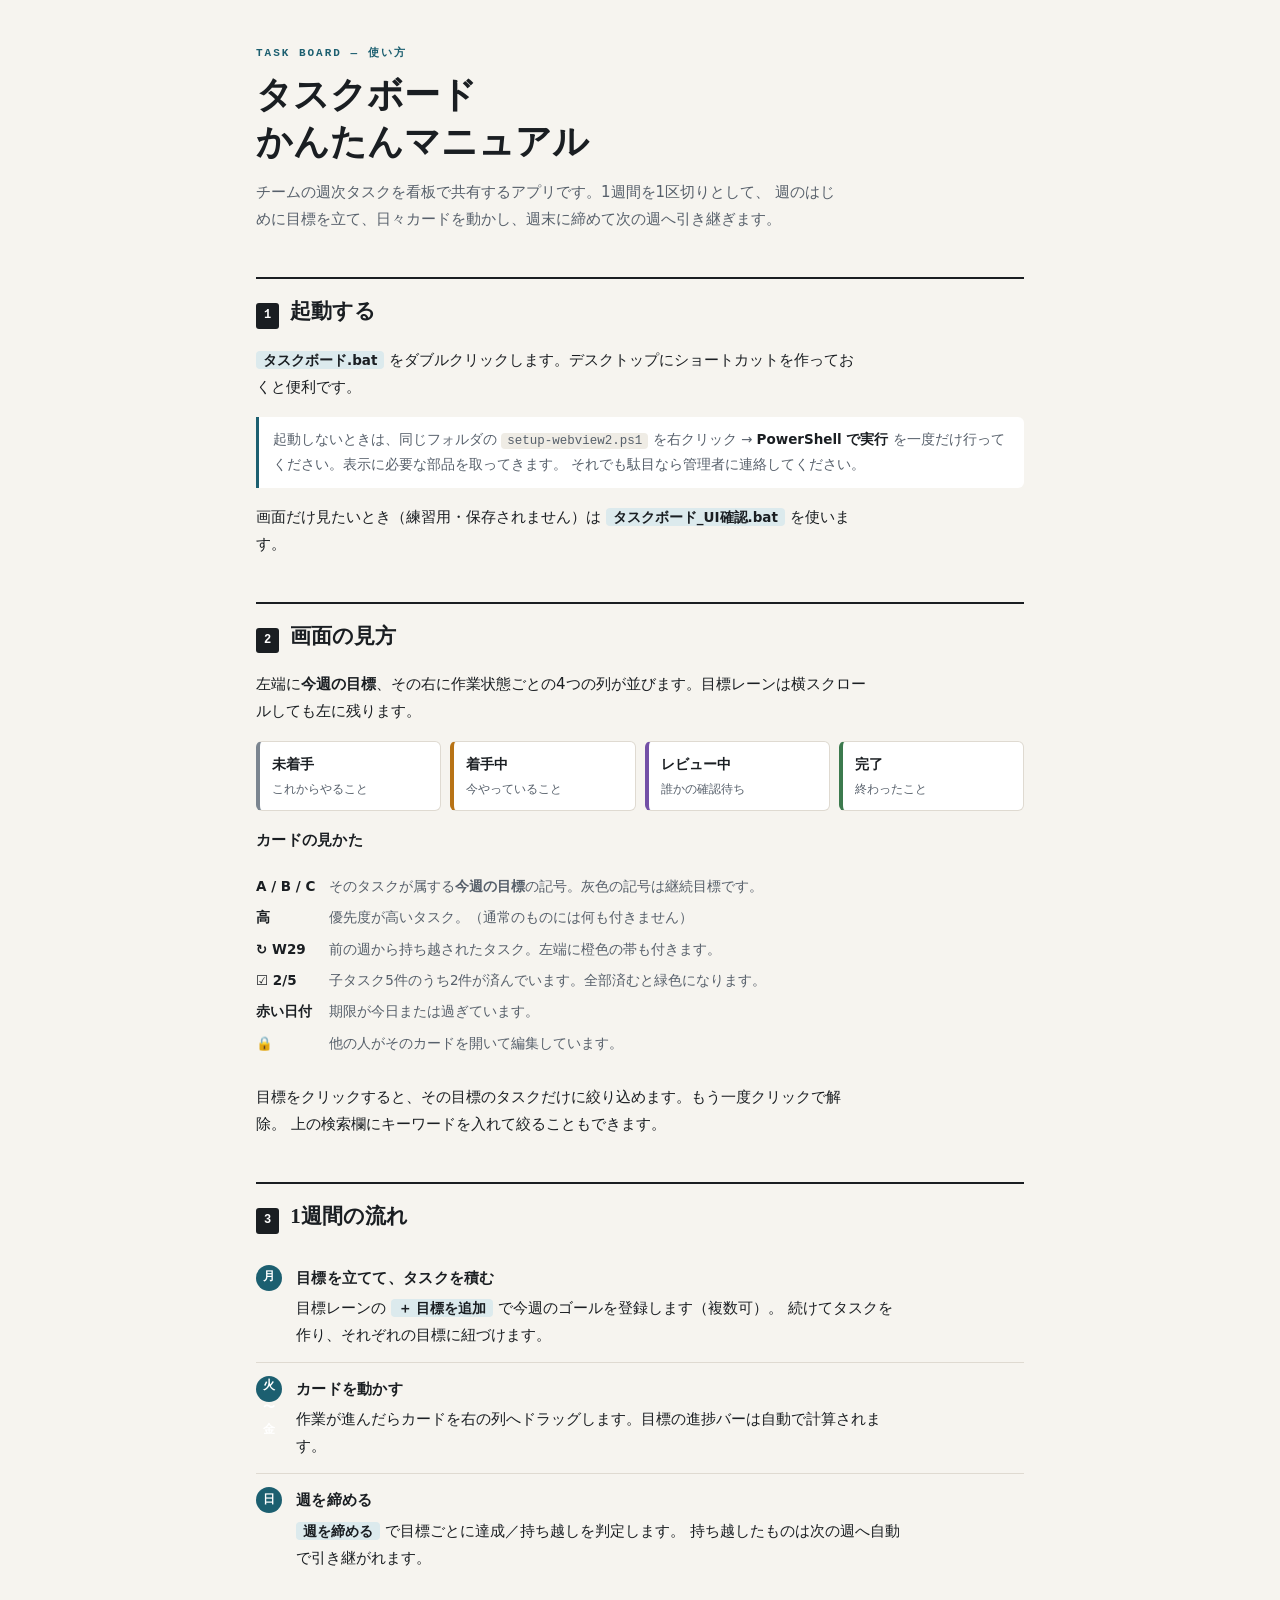
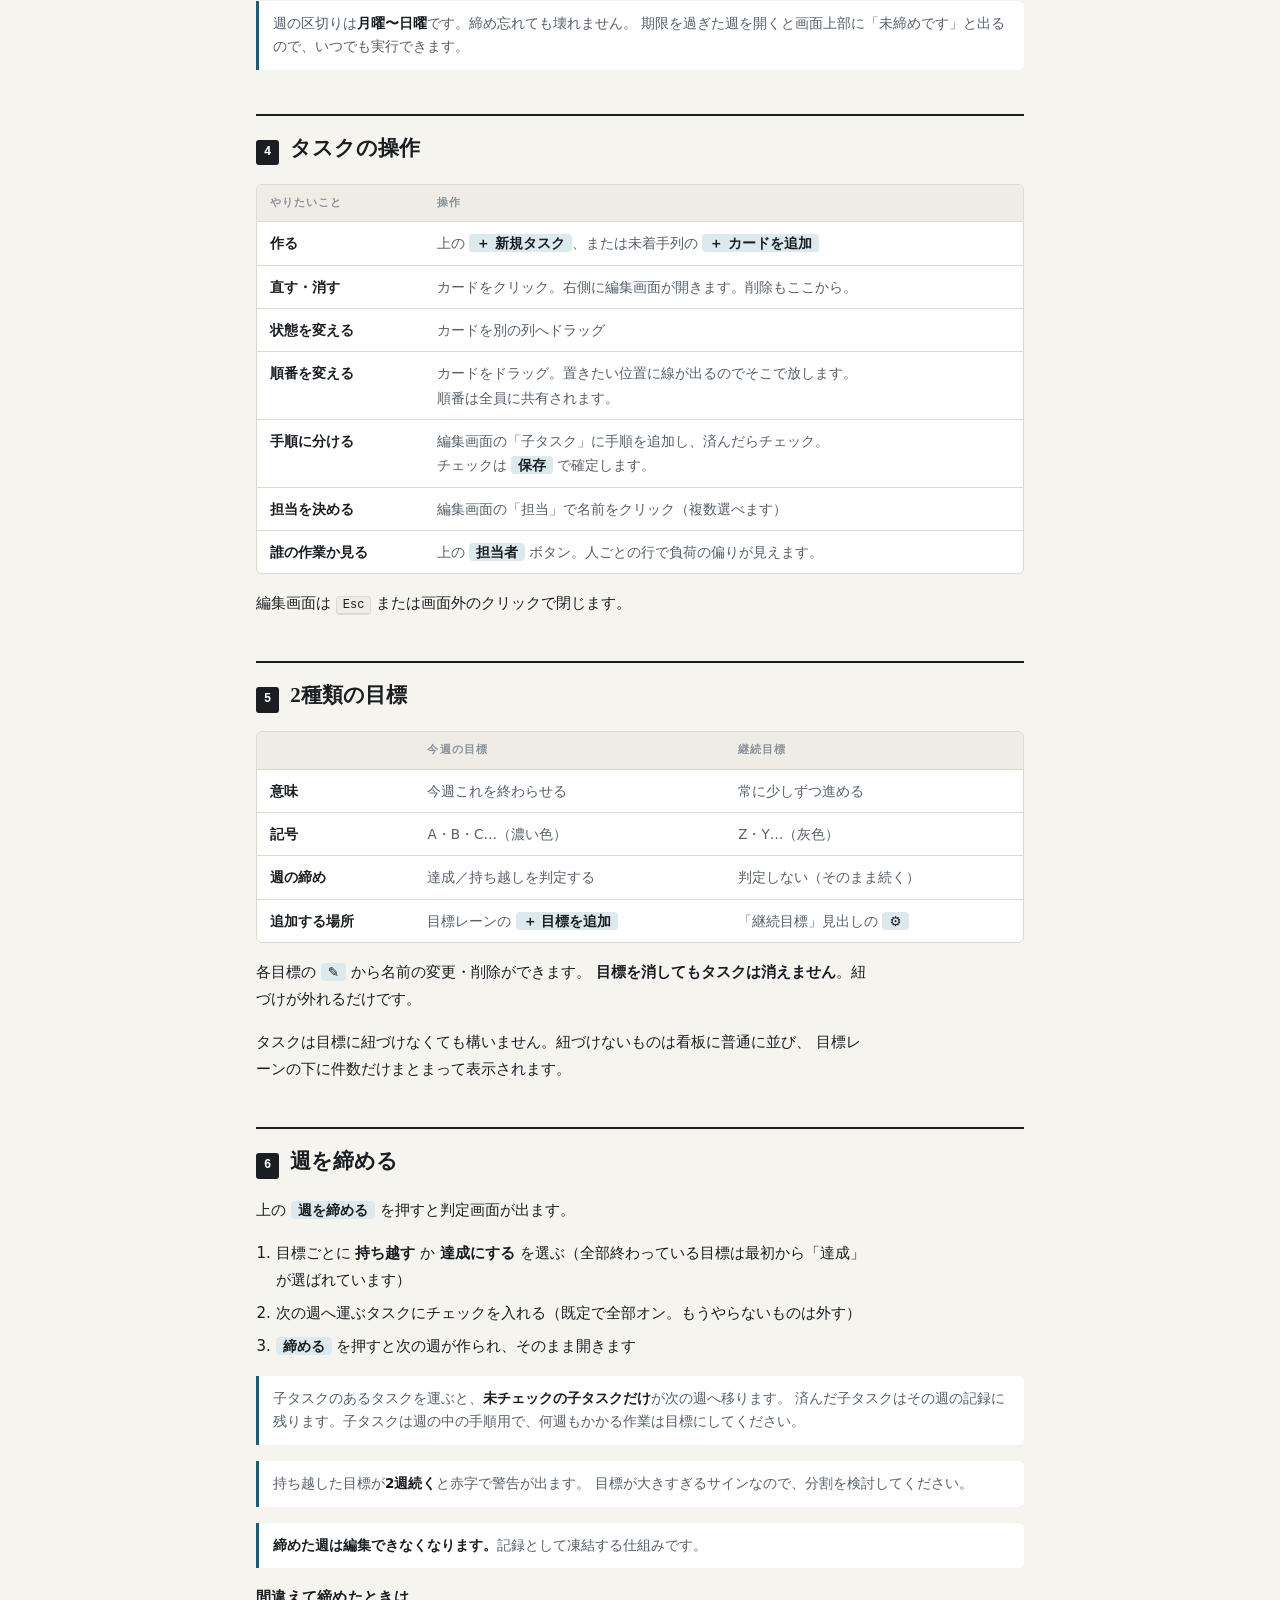
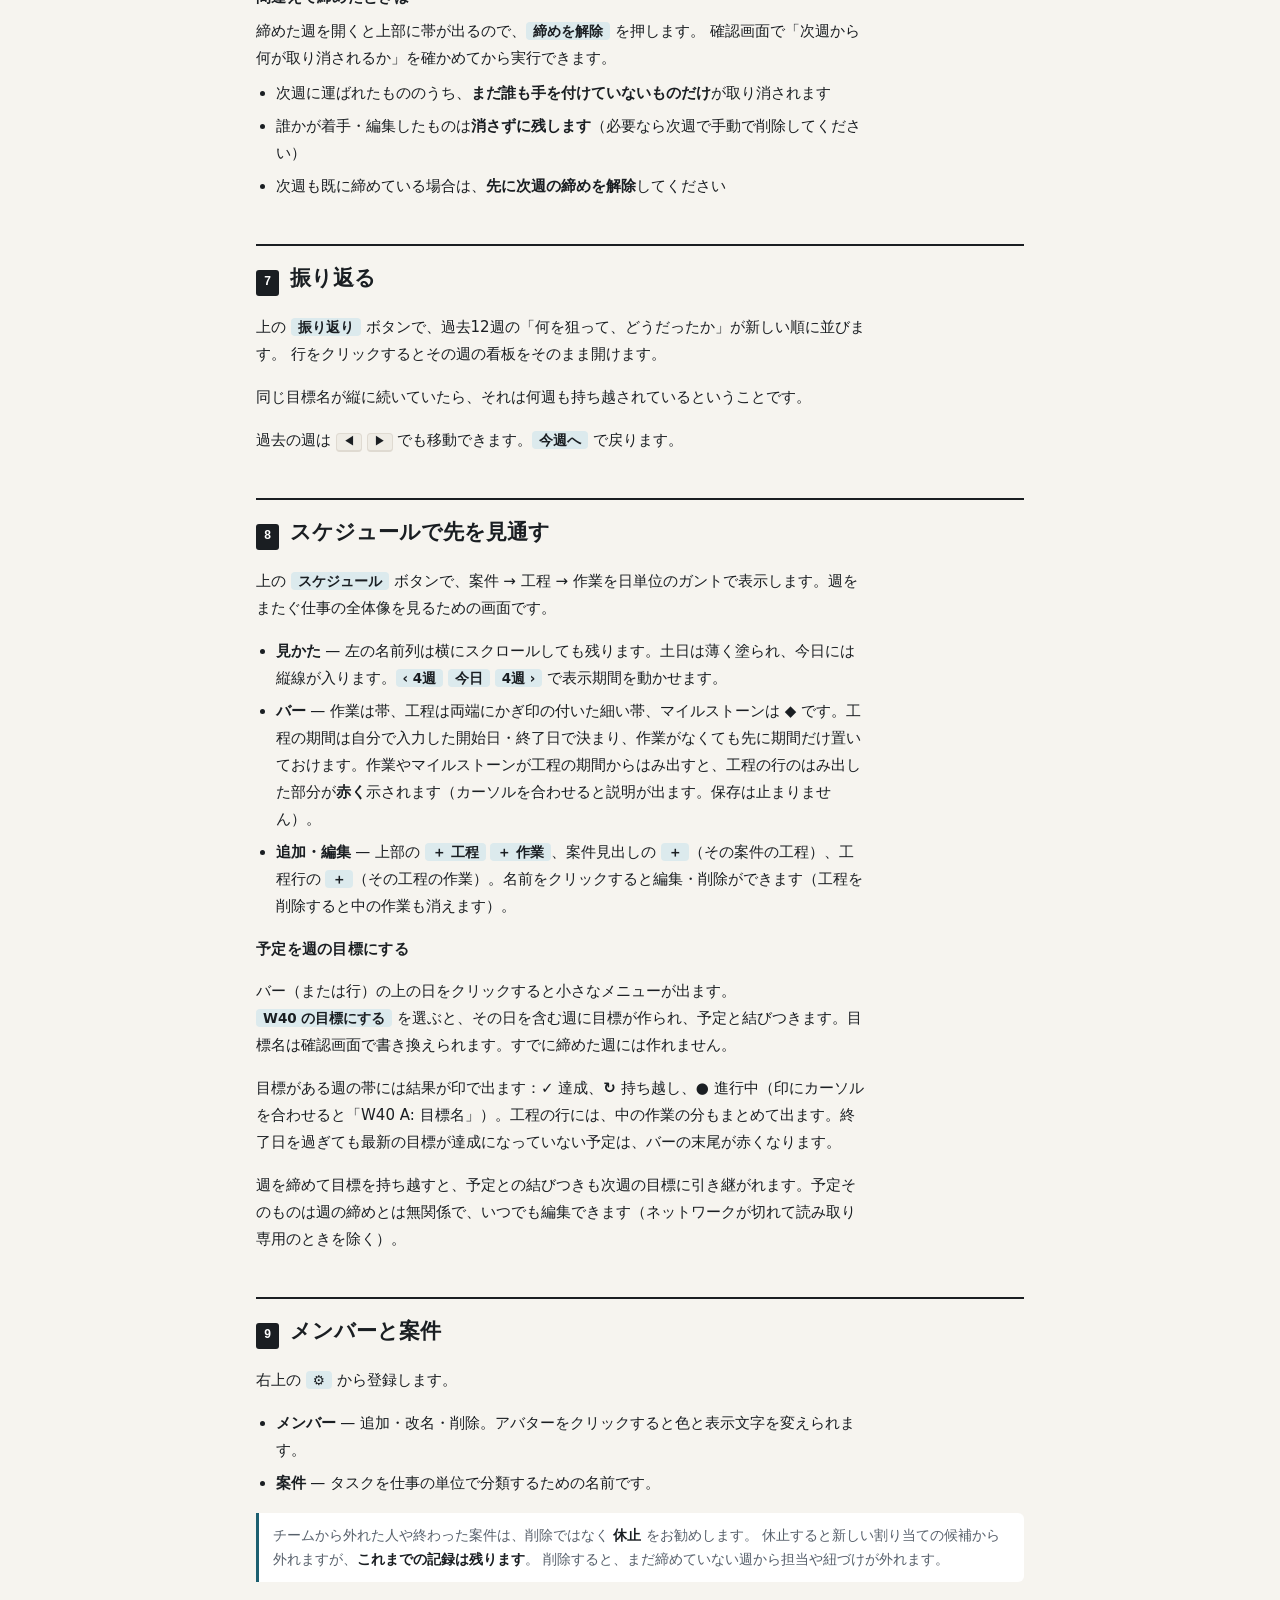
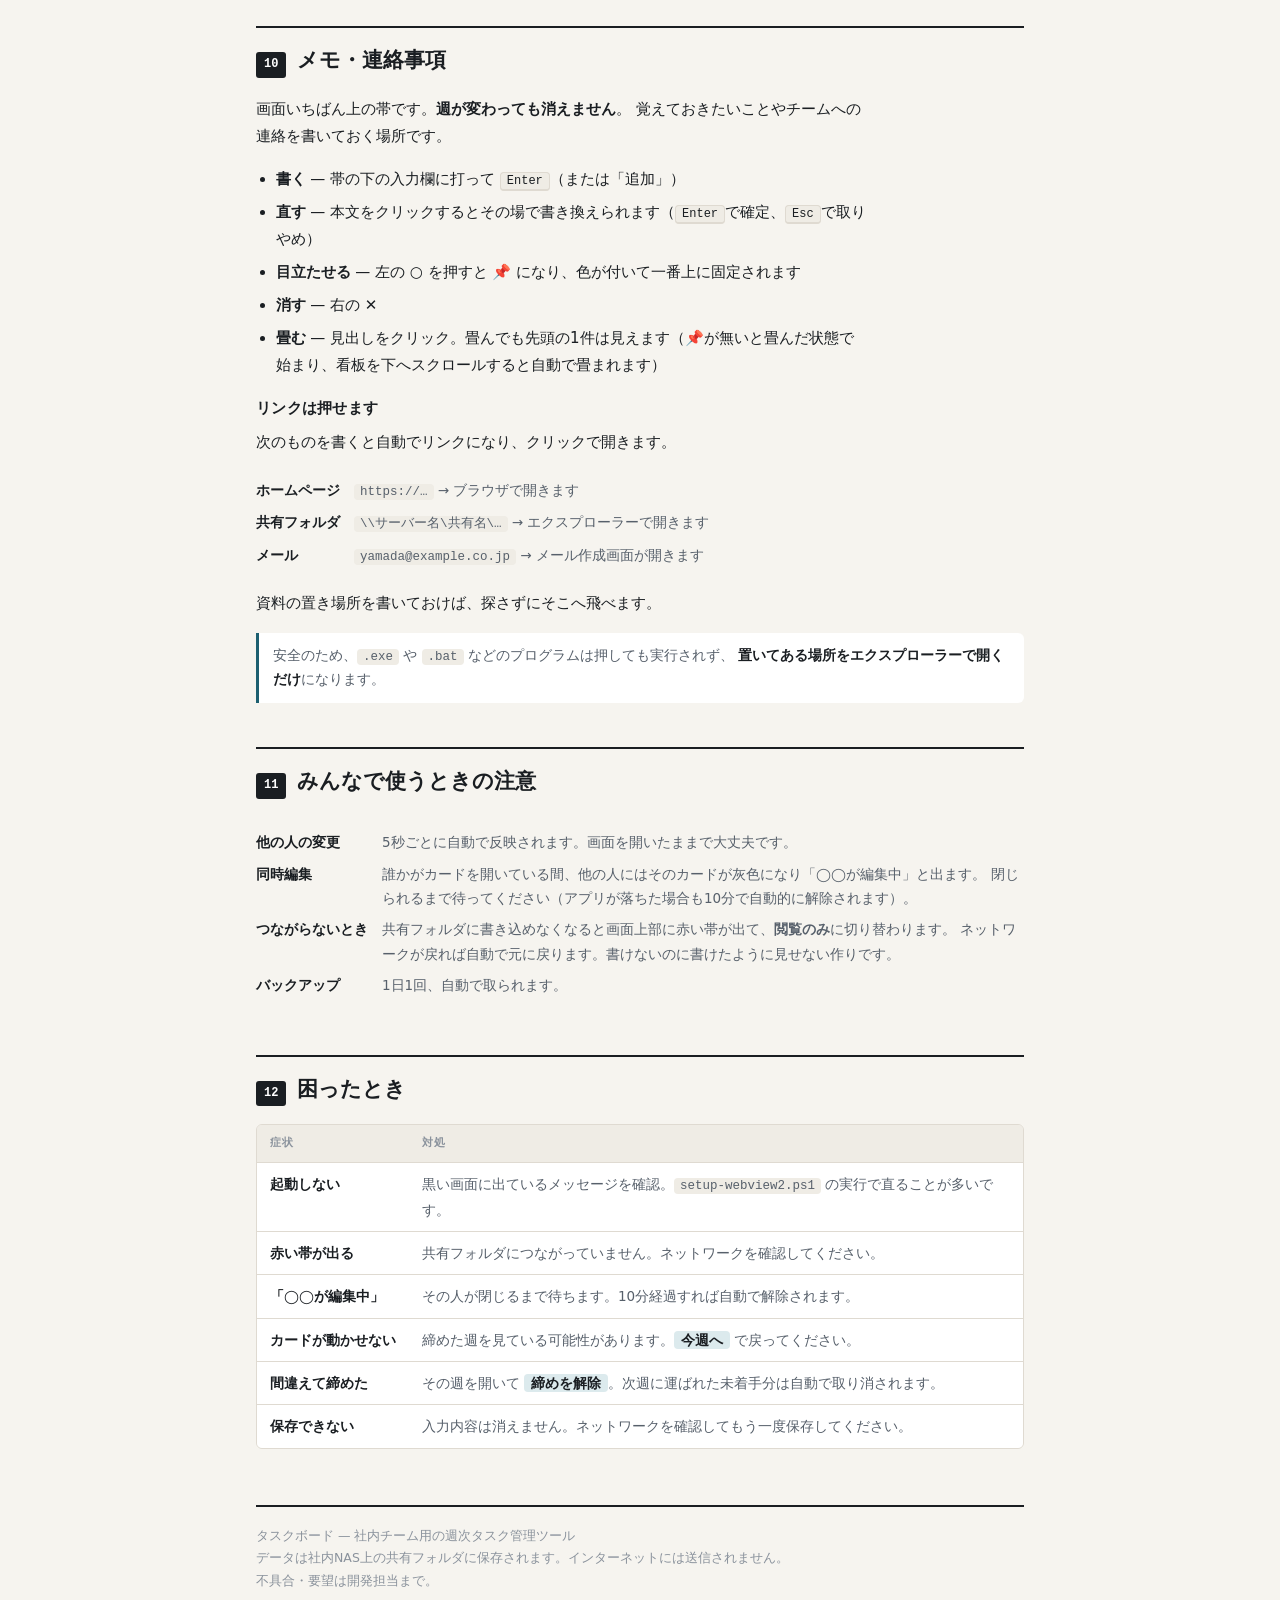
==== マニュアル.html @ 40e7d074 "工程の期間を手入力にし、作業のはみ出しを警告表示する - 工程は子の有無にかかわらず自分の開始日・終了日で描く（先に期間だけ置ける） - 子の作業が工程の期間外にある部分を工程行に赤で示す  Co-A" ====
<!DOCTYPE html>
<html lang="ja">
<head>
<meta charset="utf-8">
<meta name="viewport" content="width=device-width, initial-scale=1">
<title>タスクボード 使い方</title>
<style>
  :root {
    --paper:#F6F4EF; --surface:#FFFFFF; --surface-2:#EFECE5;
    --ink:#1A1E22; --ink-2:#57606B; --ink-3:#8A929C; --rule:#DFDAD1;
    --accent:#1C5F70; --accent-soft:#DCEAED; --danger:#B33B33;
    --st-todo:#7B8590; --st-doing:#B87316; --st-review:#7350A6; --st-done:#3C7A4E;
    --font-display:"Yu Mincho",YuMincho,"Hiragino Mincho ProN",serif;
    --font-ui:"Yu Gothic UI","Yu Gothic","Hiragino Kaku Gothic ProN",Meiryo,system-ui,sans-serif;
    --font-mono:ui-monospace,"Cascadia Mono",Consolas,monospace;
  }
  @media (prefers-color-scheme: dark) {
    :root {
      --paper:#15181B; --surface:#1D2126; --surface-2:#262B31;
      --ink:#E9E6E0; --ink-2:#A3ABB5; --ink-3:#757D87; --rule:#303740;
      --accent:#63B4C6; --accent-soft:#1B3941; --danger:#E58278;
      --st-todo:#99A2AC; --st-doing:#DFA046; --st-review:#A98BD8; --st-done:#6FB183;
    }
  }
  *{box-sizing:border-box}
  body{margin:0;background:var(--paper);color:var(--ink);font-family:var(--font-ui);
       font-size:15px;line-height:1.8;-webkit-font-smoothing:antialiased}
  .wrap{max-width:820px;margin:0 auto;padding:44px 26px 90px}

  h1{font-family:var(--font-display);font-weight:600;font-size:clamp(26px,4vw,36px);
     line-height:1.3;margin:8px 0 0;text-wrap:balance}
  .eyebrow{font-family:var(--font-mono);font-size:11px;letter-spacing:.18em;
           text-transform:uppercase;color:var(--accent);font-weight:700}
  .lede{color:var(--ink-2);margin:14px 0 0;max-width:62ch}

  h2{font-family:var(--font-display);font-weight:600;font-size:21px;margin:0;
     padding-top:14px;border-top:2px solid var(--ink);display:flex;align-items:baseline;gap:11px}
  .num{font-family:var(--font-mono);font-size:12px;font-weight:700;color:var(--surface);
       background:var(--ink);padding:2px 8px;border-radius:3px;flex:none}
  h3{font-size:14.5px;font-weight:700;margin:0;letter-spacing:.02em}
  section{margin-top:44px;display:flex;flex-direction:column;gap:16px}
  .block{display:flex;flex-direction:column;gap:8px}
  p{margin:0;max-width:64ch}

  kbd{font-family:var(--font-mono);font-size:12px;background:var(--surface-2);
      border:1px solid var(--rule);border-bottom-width:2px;border-radius:4px;padding:1px 6px;white-space:nowrap}
  .ui{font-weight:700;background:var(--accent-soft);color:var(--ink);
      border-radius:4px;padding:1px 7px;white-space:nowrap;font-size:13.5px}
  code{font-family:var(--font-mono);font-size:12.5px;background:var(--surface-2);
       padding:1px 6px;border-radius:4px}

  ul,ol{margin:0;padding-left:1.3em;display:flex;flex-direction:column;gap:6px}
  li{max-width:62ch}

  .steps{display:flex;flex-direction:column;gap:0;counter-reset:s}
  .step{display:flex;gap:14px;padding:13px 0;border-bottom:1px solid var(--rule)}
  .step:last-child{border-bottom:none}
  .step .n{flex:none;width:26px;height:26px;border-radius:50%;background:var(--accent);
           color:#fff;display:grid;place-items:center;font-family:var(--font-mono);
           font-size:12px;font-weight:700}
  @media (prefers-color-scheme: dark){.step .n{color:#0F1417}}
  .step .body{display:flex;flex-direction:column;gap:4px;min-width:0}

  .cols{display:grid;grid-template-columns:repeat(auto-fit,minmax(150px,1fr));gap:9px}
  .col{border:1px solid var(--rule);border-radius:6px;background:var(--surface);
       padding:10px 12px;border-left:4px solid var(--c);display:flex;flex-direction:column;gap:3px}
  .col .t{font-weight:700;font-size:13.5px}
  .col .d{font-size:12px;color:var(--ink-2);line-height:1.65}

  .tbl{overflow-x:auto;border:1px solid var(--rule);border-radius:6px}
  table{border-collapse:collapse;width:100%;font-size:13.5px}
  th,td{text-align:left;padding:9px 13px;border-bottom:1px solid var(--rule);vertical-align:top}
  th{font-family:var(--font-mono);font-size:10.5px;letter-spacing:.1em;text-transform:uppercase;
     color:var(--ink-3);background:var(--surface-2);font-weight:700;white-space:nowrap}
  tr:last-child td{border-bottom:none}
  td{background:var(--surface);color:var(--ink-2)}
  td:first-child{color:var(--ink);font-weight:700;white-space:nowrap}

  .note{border-left:3px solid var(--accent);background:var(--surface);padding:11px 14px;
        border-radius:0 6px 6px 0;font-size:13.5px;line-height:1.75;color:var(--ink-2)}
  .note b{color:var(--ink)}
  .warn{border-left-color:var(--danger)}
  .warn b{color:var(--danger)}

  .kv{display:grid;grid-template-columns:auto 1fr;gap:7px 14px;font-size:13.5px;align-items:baseline}
  .kv dt{font-weight:700;white-space:nowrap}
  .kv dd{margin:0;color:var(--ink-2)}

  footer{margin-top:56px;padding-top:18px;border-top:2px solid var(--ink);
         font-size:12.5px;color:var(--ink-3);line-height:1.8}
</style>
</head>
<body>
<div class="wrap">

  <header>
    <div class="eyebrow">Task Board — 使い方</div>
    <h1>タスクボード<br>かんたんマニュアル</h1>
    <p class="lede">チームの週次タスクを看板で共有するアプリです。1週間を1区切りとして、
    週のはじめに目標を立て、日々カードを動かし、週末に締めて次の週へ引き継ぎます。</p>
  </header>

  <!-- 1 -->
  <section>
    <h2><span class="num">1</span>起動する</h2>
    <p><span class="ui">タスクボード.bat</span> をダブルクリックします。デスクトップにショートカットを作っておくと便利です。</p>
    <div class="note">
      起動しないときは、同じフォルダの <code>setup-webview2.ps1</code> を右クリック →
      <b>PowerShell で実行</b> を一度だけ行ってください。表示に必要な部品を取ってきます。
      それでも駄目なら管理者に連絡してください。
    </div>
    <p>画面だけ見たいとき（練習用・保存されません）は <span class="ui">タスクボード_UI確認.bat</span> を使います。</p>
  </section>

  <!-- 2 -->
  <section>
    <h2><span class="num">2</span>画面の見方</h2>
    <p>左端に<b>今週の目標</b>、その右に作業状態ごとの4つの列が並びます。目標レーンは横スクロールしても左に残ります。</p>
    <div class="cols">
      <div class="col" style="--c:var(--st-todo)"><span class="t">未着手</span><span class="d">これからやること</span></div>
      <div class="col" style="--c:var(--st-doing)"><span class="t">着手中</span><span class="d">今やっていること</span></div>
      <div class="col" style="--c:var(--st-review)"><span class="t">レビュー中</span><span class="d">誰かの確認待ち</span></div>
      <div class="col" style="--c:var(--st-done)"><span class="t">完了</span><span class="d">終わったこと</span></div>
    </div>
    <div class="block">
      <h3>カードの見かた</h3>
      <dl class="kv">
        <dt>A / B / C</dt><dd>そのタスクが属する<b>今週の目標</b>の記号。灰色の記号は継続目標です。</dd>
        <dt>高</dt><dd>優先度が高いタスク。（通常のものには何も付きません）</dd>
        <dt>↻ W29</dt><dd>前の週から持ち越されたタスク。左端に橙色の帯も付きます。</dd>
        <dt>☑ 2/5</dt><dd>子タスク5件のうち2件が済んでいます。全部済むと緑色になります。</dd>
        <dt>赤い日付</dt><dd>期限が今日または過ぎています。</dd>
        <dt>🔒</dt><dd>他の人がそのカードを開いて編集しています。</dd>
      </dl>
    </div>
    <p>目標をクリックすると、その目標のタスクだけに絞り込めます。もう一度クリックで解除。
    上の検索欄にキーワードを入れて絞ることもできます。</p>
  </section>

  <!-- 3 -->
  <section>
    <h2><span class="num">3</span>1週間の流れ</h2>
    <div class="steps">
      <div class="step"><span class="n">月</span><div class="body">
        <h3>目標を立てて、タスクを積む</h3>
        <p>目標レーンの <span class="ui">＋ 目標を追加</span> で今週のゴールを登録します（複数可）。
        続けてタスクを作り、それぞれの目標に紐づけます。</p>
      </div></div>
      <div class="step"><span class="n">火<br>〜<br>金</span><div class="body">
        <h3>カードを動かす</h3>
        <p>作業が進んだらカードを右の列へドラッグします。目標の進捗バーは自動で計算されます。</p>
      </div></div>
      <div class="step"><span class="n">日</span><div class="body">
        <h3>週を締める</h3>
        <p><span class="ui">週を締める</span> で目標ごとに達成／持ち越しを判定します。
        持ち越したものは次の週へ自動で引き継がれます。</p>
      </div></div>
    </div>
    <div class="note">週の区切りは<b>月曜〜日曜</b>です。締め忘れても壊れません。
    期限を過ぎた週を開くと画面上部に「未締めです」と出るので、いつでも実行できます。</div>
  </section>

  <!-- 4 -->
  <section>
    <h2><span class="num">4</span>タスクの操作</h2>
    <div class="tbl">
      <table>
        <thead><tr><th>やりたいこと</th><th>操作</th></tr></thead>
        <tbody>
          <tr><td>作る</td><td>上の <span class="ui">＋ 新規タスク</span>、または未着手列の <span class="ui">＋ カードを追加</span></td></tr>
          <tr><td>直す・消す</td><td>カードをクリック。右側に編集画面が開きます。削除もここから。</td></tr>
          <tr><td>状態を変える</td><td>カードを別の列へドラッグ</td></tr>
          <tr><td>順番を変える</td><td>カードをドラッグ。置きたい位置に線が出るのでそこで放します。<br>順番は全員に共有されます。</td></tr>
          <tr><td>手順に分ける</td><td>編集画面の「子タスク」に手順を追加し、済んだらチェック。<br>チェックは <span class="ui">保存</span> で確定します。</td></tr>
          <tr><td>担当を決める</td><td>編集画面の「担当」で名前をクリック（複数選べます）</td></tr>
          <tr><td>誰の作業か見る</td><td>上の <span class="ui">担当者</span> ボタン。人ごとの行で負荷の偏りが見えます。</td></tr>
        </tbody>
      </table>
    </div>
    <p>編集画面は <kbd>Esc</kbd> または画面外のクリックで閉じます。</p>
  </section>

  <!-- 5 -->
  <section>
    <h2><span class="num">5</span>2種類の目標</h2>
    <div class="tbl">
      <table>
        <thead><tr><th></th><th>今週の目標</th><th>継続目標</th></tr></thead>
        <tbody>
          <tr><td>意味</td><td>今週これを終わらせる</td><td>常に少しずつ進める</td></tr>
          <tr><td>記号</td><td>A・B・C…（濃い色）</td><td>Z・Y…（灰色）</td></tr>
          <tr><td>週の締め</td><td>達成／持ち越しを判定する</td><td>判定しない（そのまま続く）</td></tr>
          <tr><td>追加する場所</td><td>目標レーンの <span class="ui">＋ 目標を追加</span></td><td>「継続目標」見出しの <span class="ui">⚙</span></td></tr>
        </tbody>
      </table>
    </div>
    <p>各目標の <span class="ui">✎</span> から名前の変更・削除ができます。
    <b>目標を消してもタスクは消えません</b>。紐づけが外れるだけです。</p>
    <p>タスクは目標に紐づけなくても構いません。紐づけないものは看板に普通に並び、
    目標レーンの下に件数だけまとまって表示されます。</p>
  </section>

  <!-- 6 -->
  <section>
    <h2><span class="num">6</span>週を締める</h2>
    <p>上の <span class="ui">週を締める</span> を押すと判定画面が出ます。</p>
    <ol>
      <li>目標ごとに <b>持ち越す</b> か <b>達成にする</b> を選ぶ（全部終わっている目標は最初から「達成」が選ばれています）</li>
      <li>次の週へ運ぶタスクにチェックを入れる（既定で全部オン。もうやらないものは外す）</li>
      <li><span class="ui">締める</span> を押すと次の週が作られ、そのまま開きます</li>
    </ol>
    <div class="note">子タスクのあるタスクを運ぶと、<b>未チェックの子タスクだけ</b>が次の週へ移ります。
    済んだ子タスクはその週の記録に残ります。子タスクは週の中の手順用で、何週もかかる作業は目標にしてください。</div>
    <div class="note">持ち越した目標が<b>2週続く</b>と赤字で警告が出ます。
    目標が大きすぎるサインなので、分割を検討してください。</div>
    <div class="note">
      <b>締めた週は編集できなくなります。</b>記録として凍結する仕組みです。
    </div>
    <div class="block">
      <h3>間違えて締めたときは</h3>
      <p>締めた週を開くと上部に帯が出るので、<span class="ui">締めを解除</span> を押します。
      確認画面で「次週から何が取り消されるか」を確かめてから実行できます。</p>
      <ul>
        <li>次週に運ばれたもののうち、<b>まだ誰も手を付けていないものだけ</b>が取り消されます</li>
        <li>誰かが着手・編集したものは<b>消さずに残します</b>（必要なら次週で手動で削除してください）</li>
        <li>次週も既に締めている場合は、<b>先に次週の締めを解除</b>してください</li>
      </ul>
    </div>
  </section>

  <!-- 7 -->
  <section>
    <h2><span class="num">7</span>振り返る</h2>
    <p>上の <span class="ui">振り返り</span> ボタンで、過去12週の「何を狙って、どうだったか」が新しい順に並びます。
    行をクリックするとその週の看板をそのまま開けます。</p>
    <p>同じ目標名が縦に続いていたら、それは何週も持ち越されているということです。</p>
    <p>過去の週は <kbd>◀</kbd> <kbd>▶</kbd> でも移動できます。<span class="ui">今週へ</span> で戻ります。</p>
  </section>

  <!-- 8 -->
  <section>
    <h2><span class="num">8</span>スケジュールで先を見通す</h2>
    <p>上の <span class="ui">スケジュール</span> ボタンで、案件 → 工程 → 作業を日単位のガントで表示します。週をまたぐ仕事の全体像を見るための画面です。</p>
    <ul>
      <li><b>見かた</b> — 左の名前列は横にスクロールしても残ります。土日は薄く塗られ、今日には縦線が入ります。<span class="ui">‹ 4週</span> <span class="ui">今日</span> <span class="ui">4週 ›</span> で表示期間を動かせます。</li>
      <li><b>バー</b> — 作業は帯、工程は両端にかぎ印の付いた細い帯、マイルストーンは ◆ です。工程の期間は自分で入力した開始日・終了日で決まり、作業がなくても先に期間だけ置いておけます。作業やマイルストーンが工程の期間からはみ出すと、工程の行のはみ出した部分が<b>赤く</b>示されます（カーソルを合わせると説明が出ます。保存は止まりません）。</li>
      <li><b>追加・編集</b> — 上部の <span class="ui">＋ 工程</span> <span class="ui">＋ 作業</span>、案件見出しの <span class="ui">＋</span>（その案件の工程）、工程行の <span class="ui">＋</span>（その工程の作業）。名前をクリックすると編集・削除ができます（工程を削除すると中の作業も消えます）。</li>
    </ul>
    <h3>予定を週の目標にする</h3>
    <p>バー（または行）の上の日をクリックすると小さなメニューが出ます。<span class="ui">W40 の目標にする</span> を選ぶと、その日を含む週に目標が作られ、予定と結びつきます。目標名は確認画面で書き換えられます。すでに締めた週には作れません。</p>
    <p>目標がある週の帯には結果が印で出ます：<b>✓</b> 達成、<b>↻</b> 持ち越し、<b>●</b> 進行中（印にカーソルを合わせると「W40 A: 目標名」）。工程の行には、中の作業の分もまとめて出ます。終了日を過ぎても最新の目標が達成になっていない予定は、バーの末尾が赤くなります。</p>
    <p>週を締めて目標を持ち越すと、予定との結びつきも次週の目標に引き継がれます。予定そのものは週の締めとは無関係で、いつでも編集できます（ネットワークが切れて読み取り専用のときを除く）。</p>
  </section>

  <!-- 9 -->
  <section>
    <h2><span class="num">9</span>メンバーと案件</h2>
    <p>右上の <span class="ui">⚙</span> から登録します。</p>
    <ul>
      <li><b>メンバー</b> — 追加・改名・削除。アバターをクリックすると色と表示文字を変えられます。</li>
      <li><b>案件</b> — タスクを仕事の単位で分類するための名前です。</li>
    </ul>
    <div class="note">
      チームから外れた人や終わった案件は、削除ではなく <b>休止</b> をお勧めします。
      休止すると新しい割り当ての候補から外れますが、<b>これまでの記録は残ります</b>。
      削除すると、まだ締めていない週から担当や紐づけが外れます。
    </div>
  </section>

  <!-- 9 -->
  <section>
    <h2><span class="num">10</span>メモ・連絡事項</h2>
    <p>画面いちばん上の帯です。<b>週が変わっても消えません</b>。
    覚えておきたいことやチームへの連絡を書いておく場所です。</p>
    <ul>
      <li><b>書く</b> — 帯の下の入力欄に打って <kbd>Enter</kbd>（または「追加」）</li>
      <li><b>直す</b> — 本文をクリックするとその場で書き換えられます（<kbd>Enter</kbd>で確定、<kbd>Esc</kbd>で取りやめ）</li>
      <li><b>目立たせる</b> — 左の ○ を押すと 📌 になり、色が付いて一番上に固定されます</li>
      <li><b>消す</b> — 右の ✕</li>
      <li><b>畳む</b> — 見出しをクリック。畳んでも先頭の1件は見えます（📌が無いと畳んだ状態で始まり、看板を下へスクロールすると自動で畳まれます）</li>
    </ul>
    <div class="block">
      <h3>リンクは押せます</h3>
      <p>次のものを書くと自動でリンクになり、クリックで開きます。</p>
      <dl class="kv">
        <dt>ホームページ</dt><dd><code>https://…</code> → ブラウザで開きます</dd>
        <dt>共有フォルダ</dt><dd><code>\\サーバー名\共有名\…</code> → エクスプローラーで開きます</dd>
        <dt>メール</dt><dd><code>yamada@example.co.jp</code> → メール作成画面が開きます</dd>
      </dl>
      <p>資料の置き場所を書いておけば、探さずにそこへ飛べます。</p>
    </div>
    <div class="note">
      安全のため、<code>.exe</code> や <code>.bat</code> などのプログラムは押しても実行されず、
      <b>置いてある場所をエクスプローラーで開くだけ</b>になります。
    </div>
  </section>

  <!-- 10 -->
  <section>
    <h2><span class="num">11</span>みんなで使うときの注意</h2>
    <dl class="kv">
      <dt>他の人の変更</dt>
      <dd>5秒ごとに自動で反映されます。画面を開いたままで大丈夫です。</dd>
      <dt>同時編集</dt>
      <dd>誰かがカードを開いている間、他の人にはそのカードが灰色になり「◯◯が編集中」と出ます。
          閉じられるまで待ってください（アプリが落ちた場合も10分で自動的に解除されます）。</dd>
      <dt>つながらないとき</dt>
      <dd>共有フォルダに書き込めなくなると画面上部に赤い帯が出て、<b>閲覧のみ</b>に切り替わります。
          ネットワークが戻れば自動で元に戻ります。書けないのに書けたように見せない作りです。</dd>
      <dt>バックアップ</dt>
      <dd>1日1回、自動で取られます。</dd>
    </dl>
  </section>

  <!-- 11 -->
  <section>
    <h2><span class="num">12</span>困ったとき</h2>
    <div class="tbl">
      <table>
        <thead><tr><th>症状</th><th>対処</th></tr></thead>
        <tbody>
          <tr><td>起動しない</td><td>黒い画面に出ているメッセージを確認。<code>setup-webview2.ps1</code> の実行で直ることが多いです。</td></tr>
          <tr><td>赤い帯が出る</td><td>共有フォルダにつながっていません。ネットワークを確認してください。</td></tr>
          <tr><td>「◯◯が編集中」</td><td>その人が閉じるまで待ちます。10分経過すれば自動で解除されます。</td></tr>
          <tr><td>カードが動かせない</td><td>締めた週を見ている可能性があります。<span class="ui">今週へ</span> で戻ってください。</td></tr>
          <tr><td>間違えて締めた</td><td>その週を開いて <span class="ui">締めを解除</span>。次週に運ばれた未着手分は自動で取り消されます。</td></tr>
          <tr><td>保存できない</td><td>入力内容は消えません。ネットワークを確認してもう一度保存してください。</td></tr>
        </tbody>
      </table>
    </div>
  </section>

  <footer>
    タスクボード — 社内チーム用の週次タスク管理ツール<br>
    データは社内NAS上の共有フォルダに保存されます。インターネットには送信されません。<br>
    不具合・要望は開発担当まで。
  </footer>

</div>
</body>
</html>
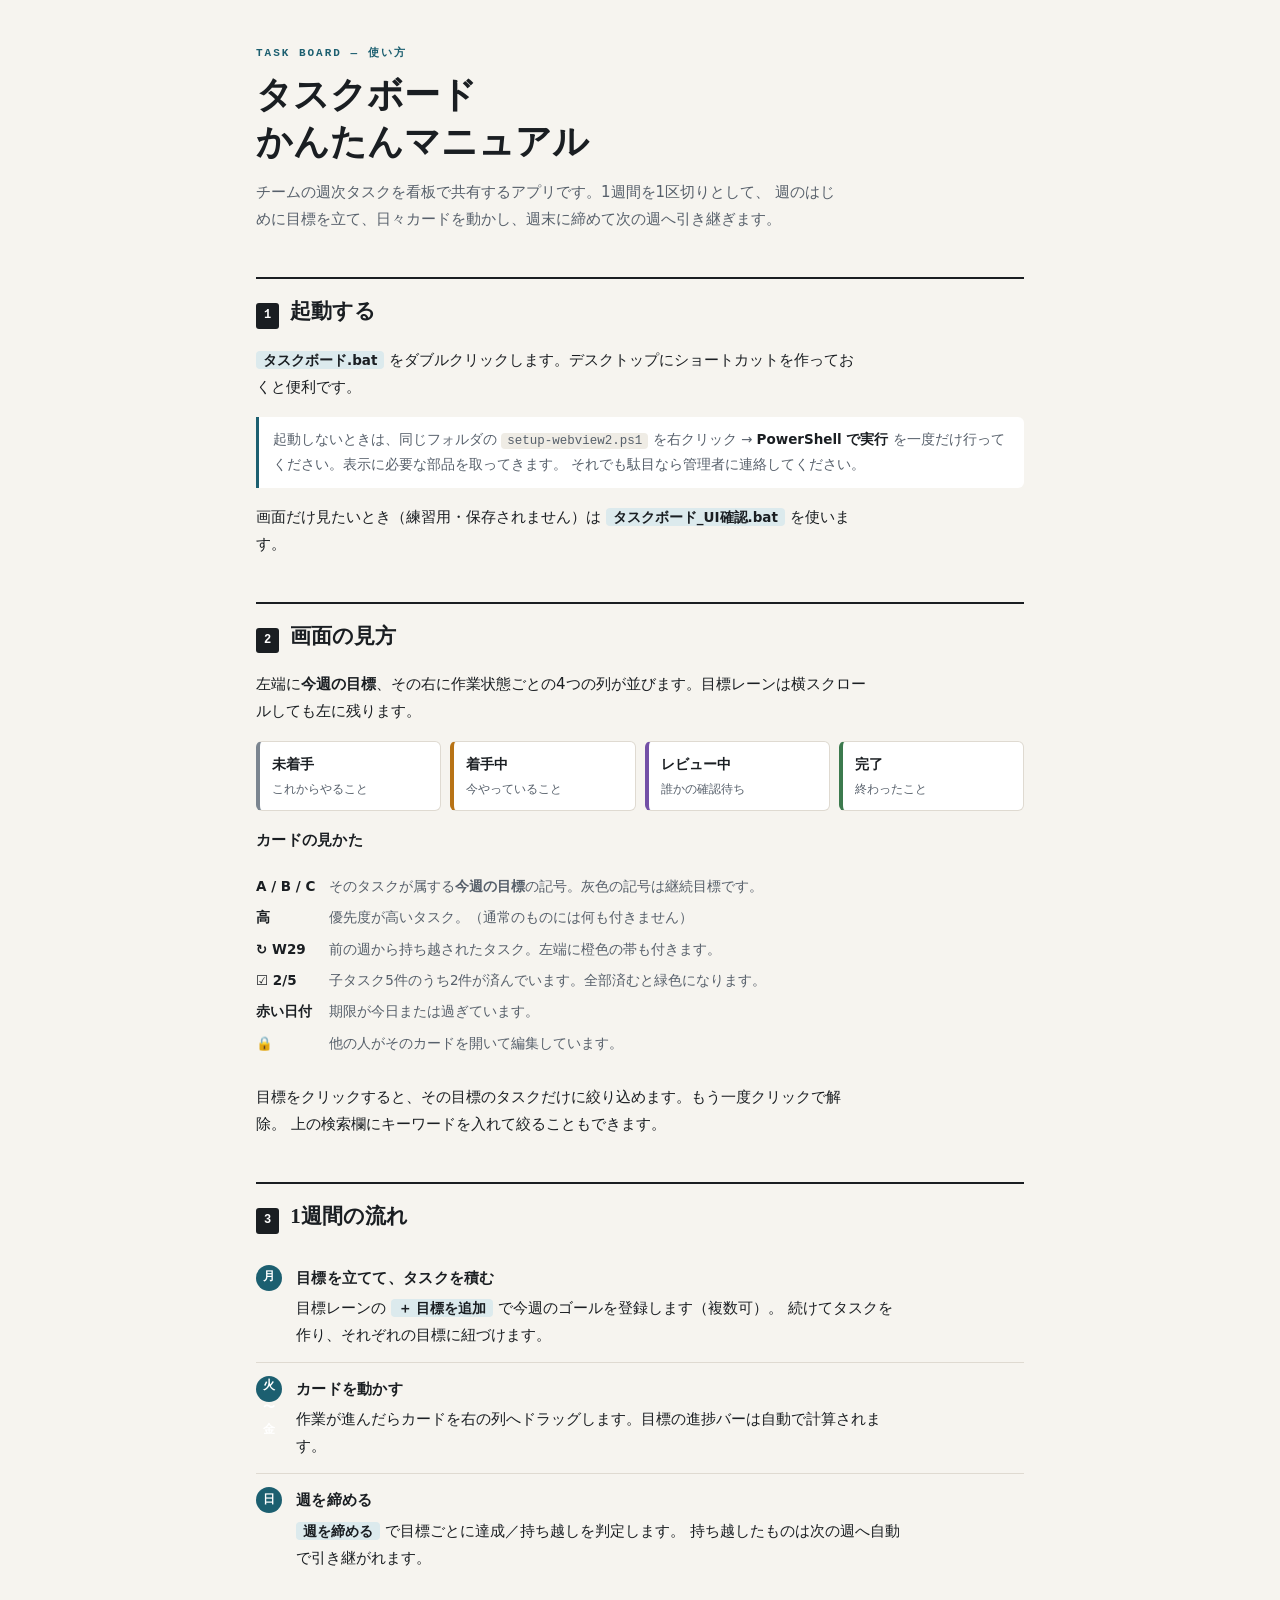
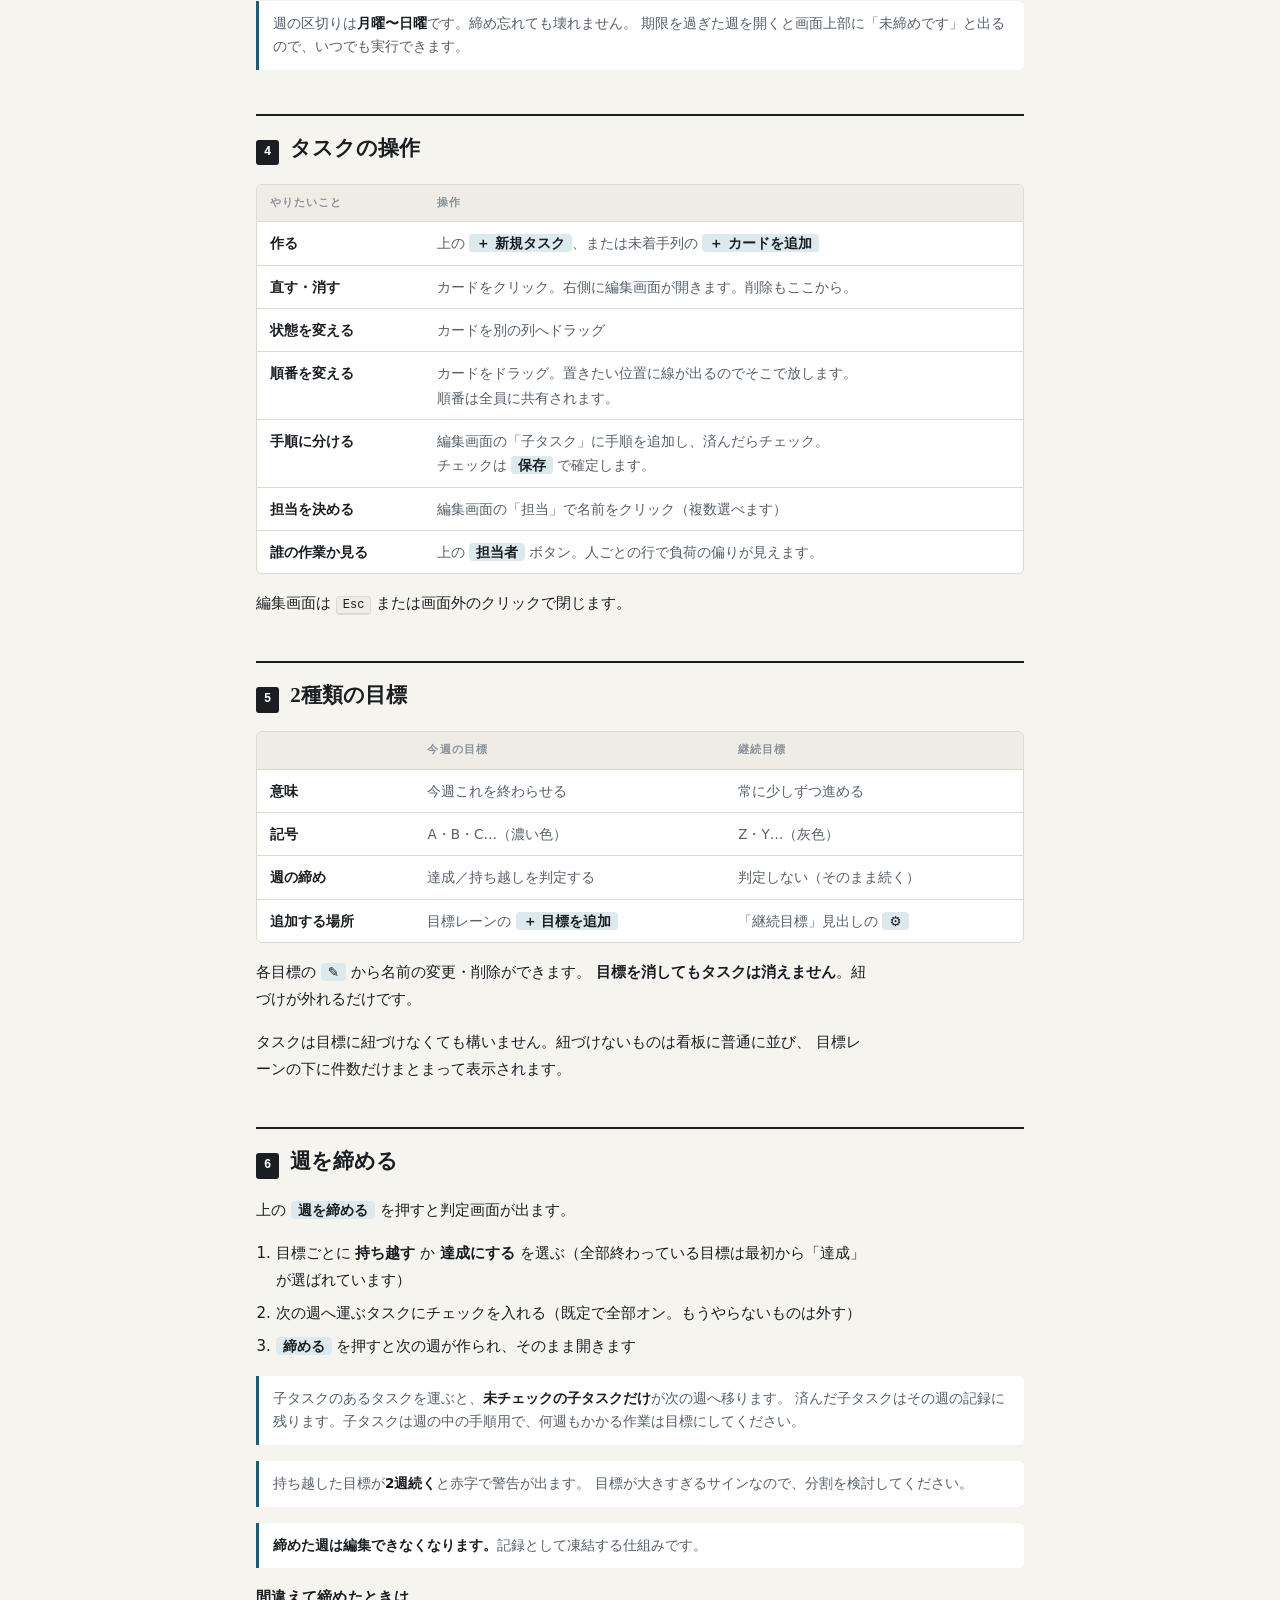
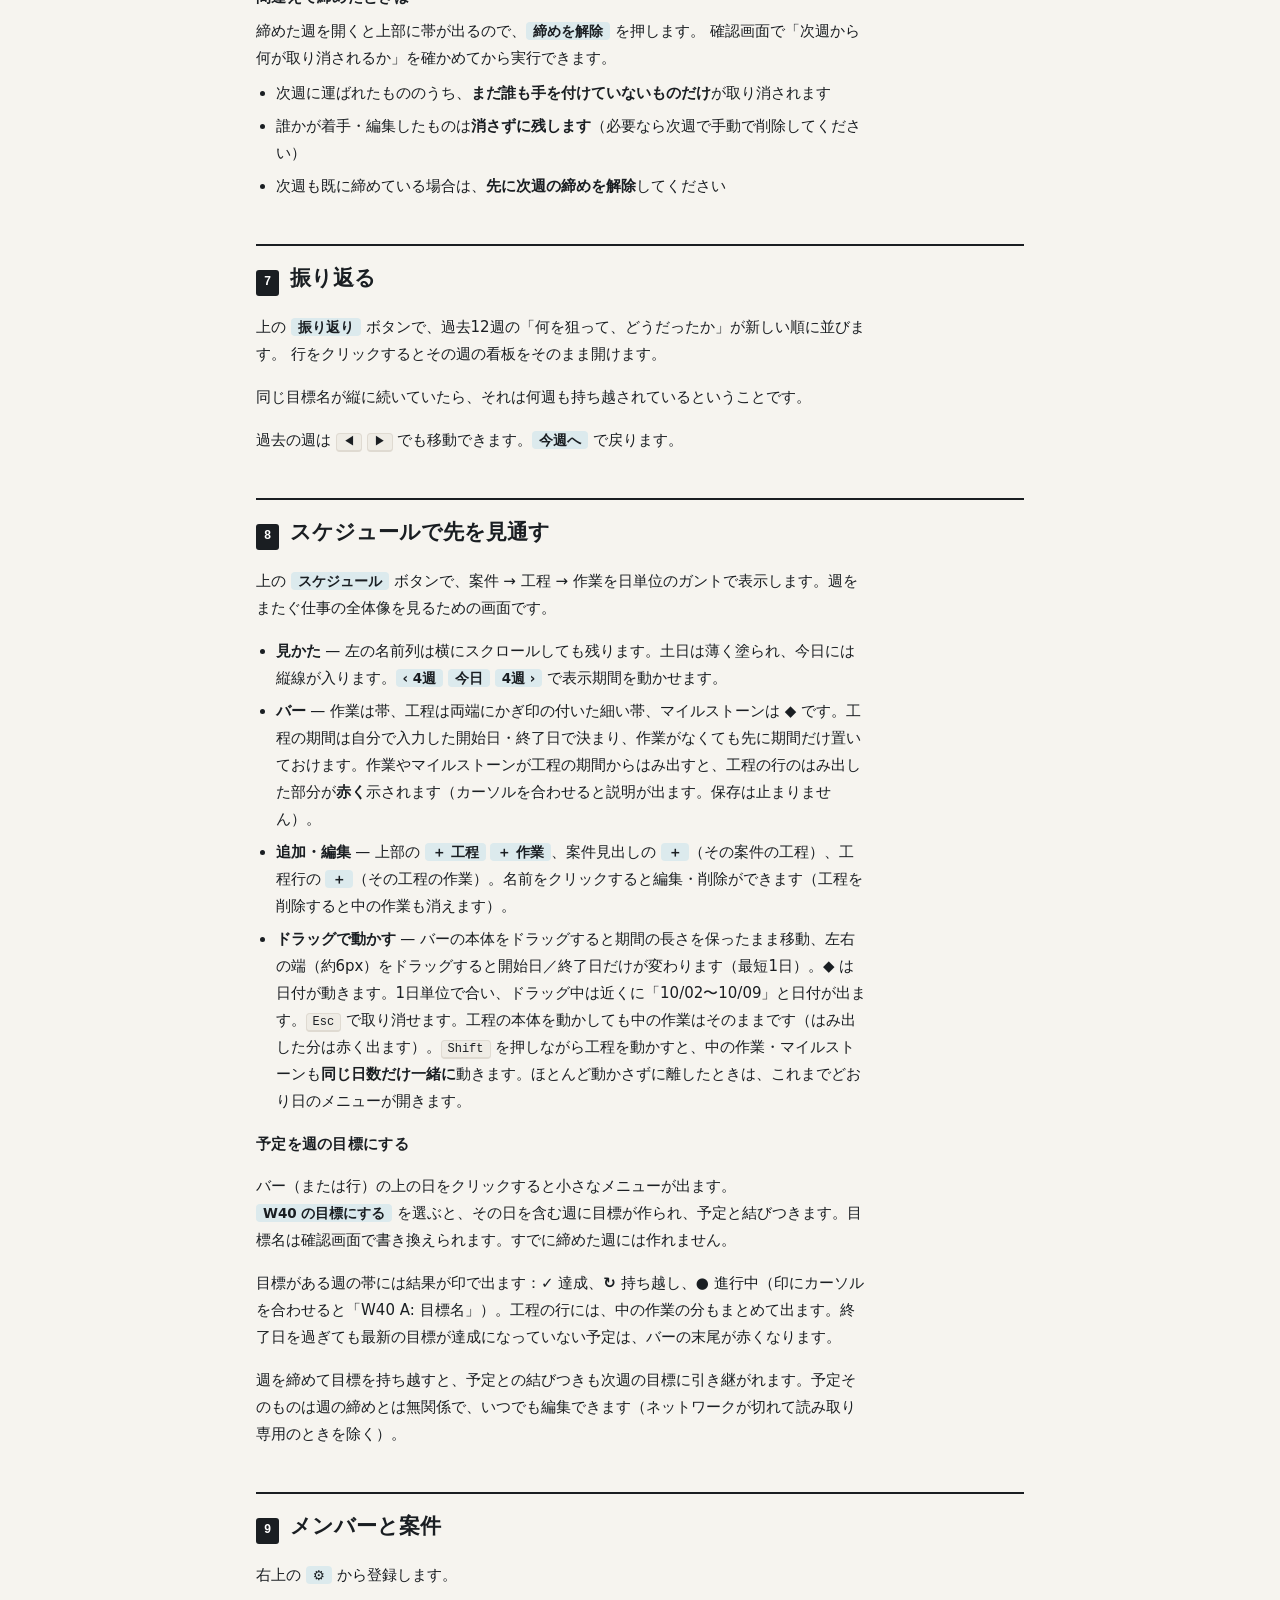
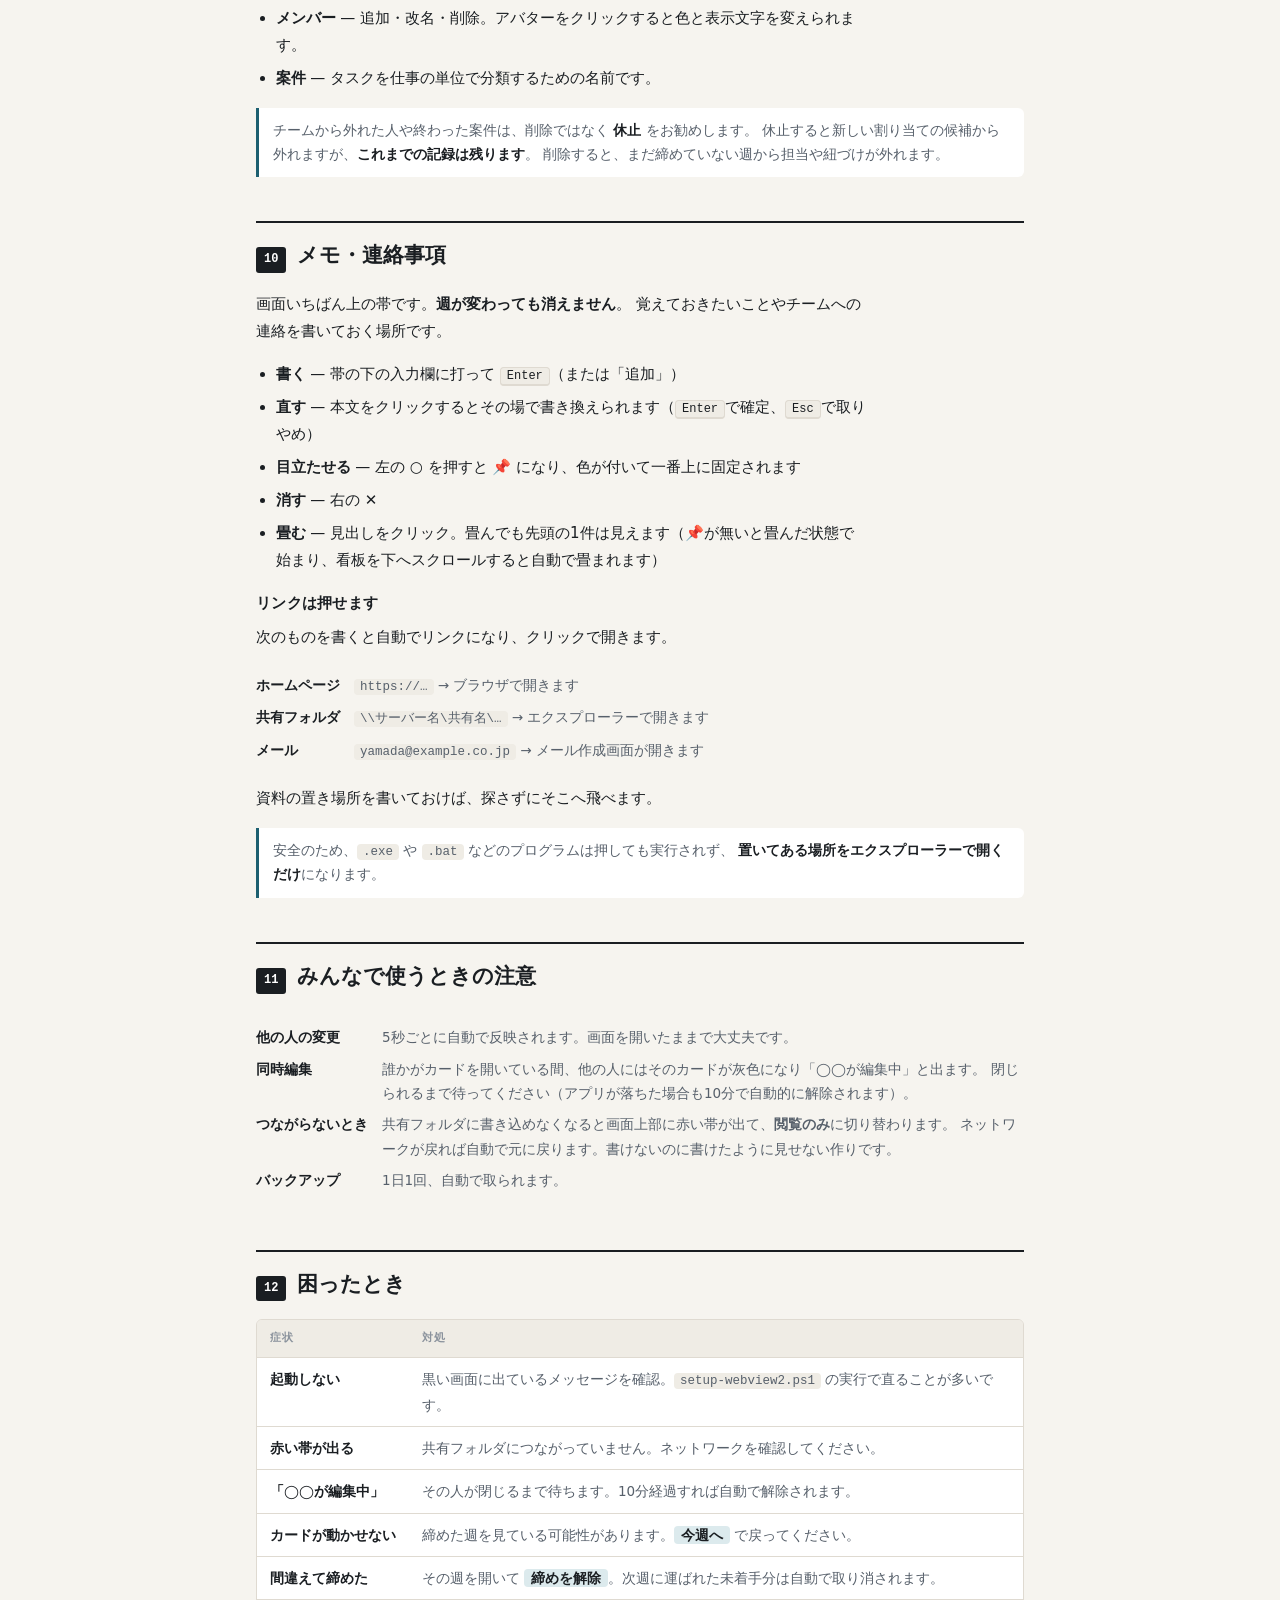
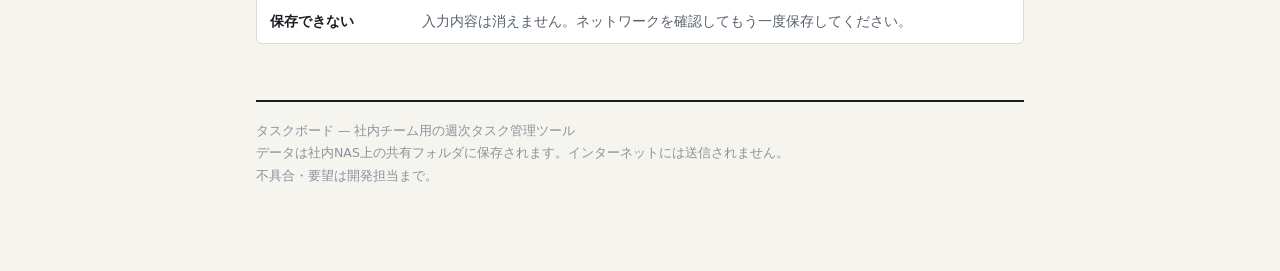
==== commit 96f6e005: "スケジュールのバーをドラッグで移動・伸縮できるようにした - バー本体で移動、端で開始日/終了日を変更、◆で日付を移動（1日単位） - 工程は Shift を押しながら動かすと子の作業も一緒に動く（一" ====
--- a/マニュアル.html
+++ b/マニュアル.html
@@ -245,6 +245,7 @@
       <li><b>見かた</b> — 左の名前列は横にスクロールしても残ります。土日は薄く塗られ、今日には縦線が入ります。<span class="ui">‹ 4週</span> <span class="ui">今日</span> <span class="ui">4週 ›</span> で表示期間を動かせます。</li>
       <li><b>バー</b> — 作業は帯、工程は両端にかぎ印の付いた細い帯、マイルストーンは ◆ です。工程の期間は自分で入力した開始日・終了日で決まり、作業がなくても先に期間だけ置いておけます。作業やマイルストーンが工程の期間からはみ出すと、工程の行のはみ出した部分が<b>赤く</b>示されます（カーソルを合わせると説明が出ます。保存は止まりません）。</li>
       <li><b>追加・編集</b> — 上部の <span class="ui">＋ 工程</span> <span class="ui">＋ 作業</span>、案件見出しの <span class="ui">＋</span>（その案件の工程）、工程行の <span class="ui">＋</span>（その工程の作業）。名前をクリックすると編集・削除ができます（工程を削除すると中の作業も消えます）。</li>
+      <li><b>ドラッグで動かす</b> — バーの本体をドラッグすると期間の長さを保ったまま移動、左右の端（約6px）をドラッグすると開始日／終了日だけが変わります（最短1日）。◆ は日付が動きます。1日単位で合い、ドラッグ中は近くに「10/02〜10/09」と日付が出ます。<kbd>Esc</kbd> で取り消せます。工程の本体を動かしても中の作業はそのままです（はみ出した分は赤く出ます）。<kbd>Shift</kbd> を押しながら工程を動かすと、中の作業・マイルストーンも<b>同じ日数だけ一緒に</b>動きます。ほとんど動かさずに離したときは、これまでどおり日のメニューが開きます。</li>
     </ul>
     <h3>予定を週の目標にする</h3>
     <p>バー（または行）の上の日をクリックすると小さなメニューが出ます。<span class="ui">W40 の目標にする</span> を選ぶと、その日を含む週に目標が作られ、予定と結びつきます。目標名は確認画面で書き換えられます。すでに締めた週には作れません。</p>
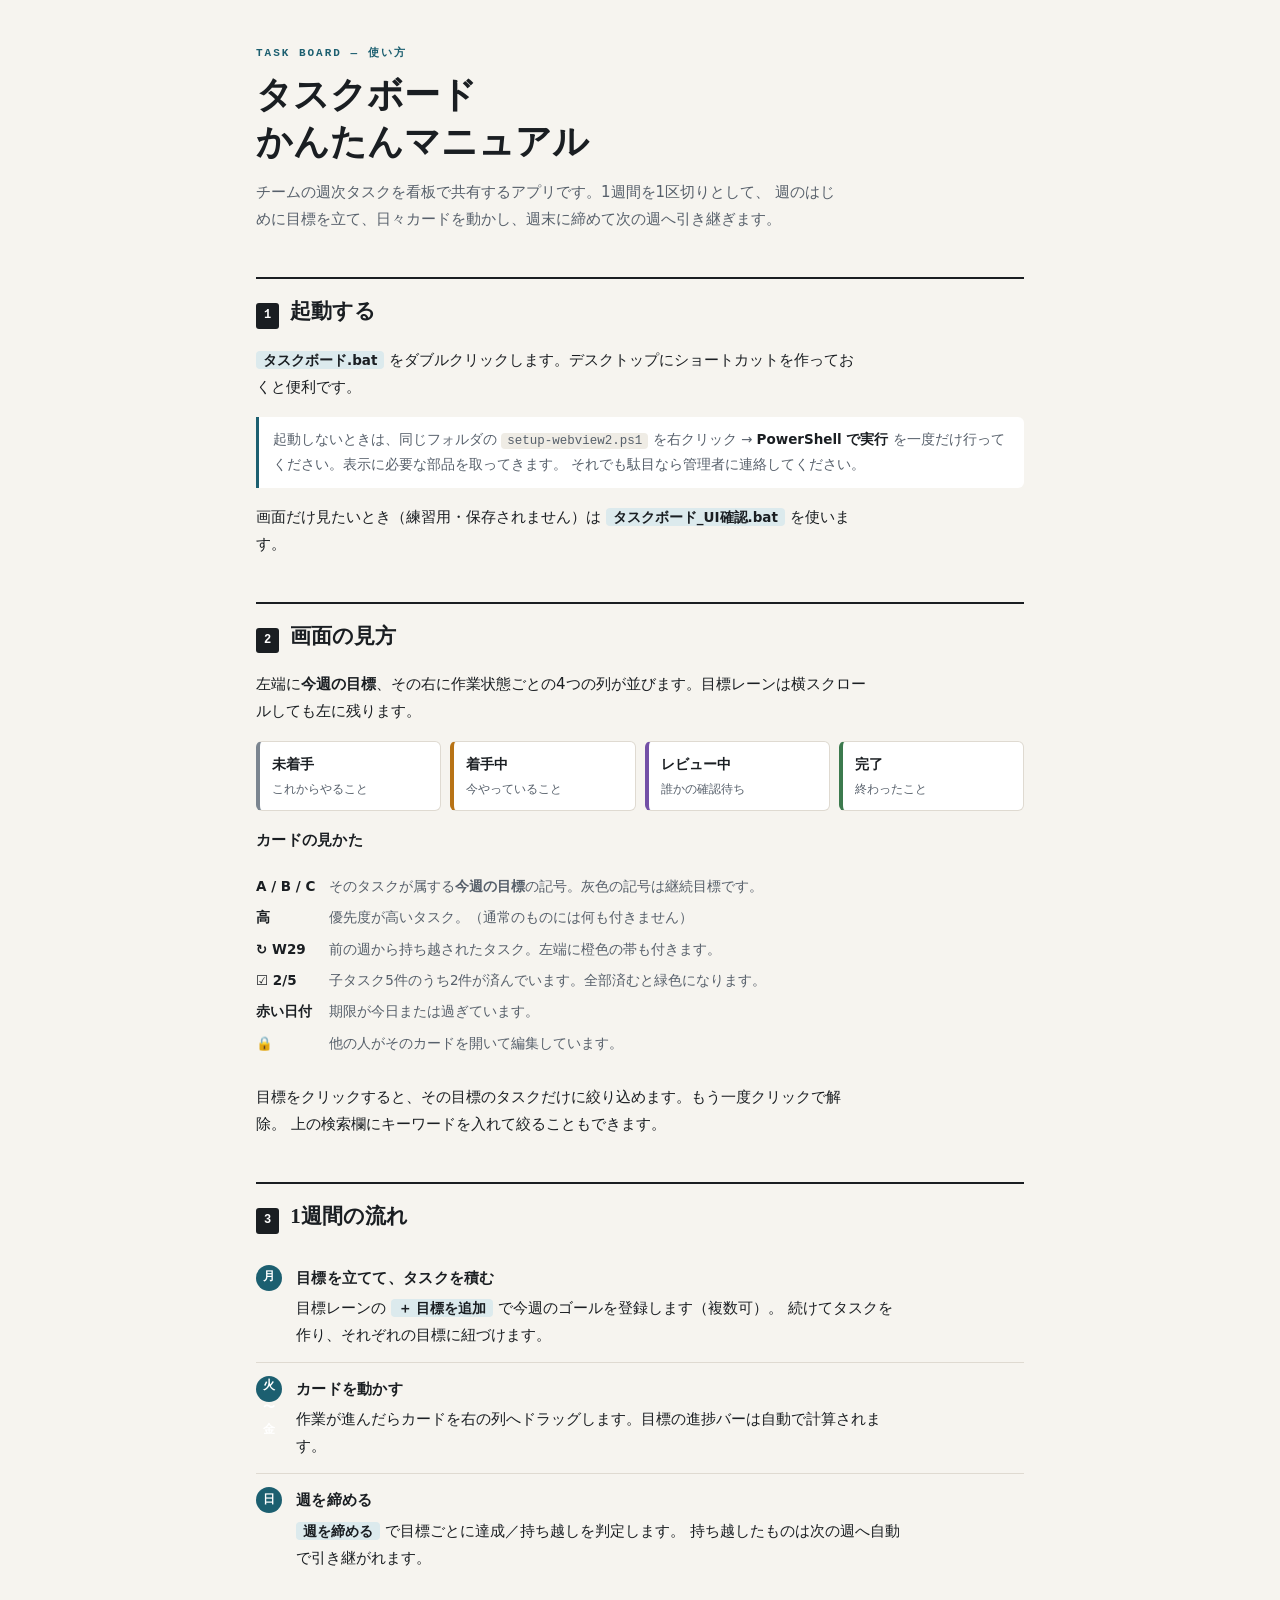
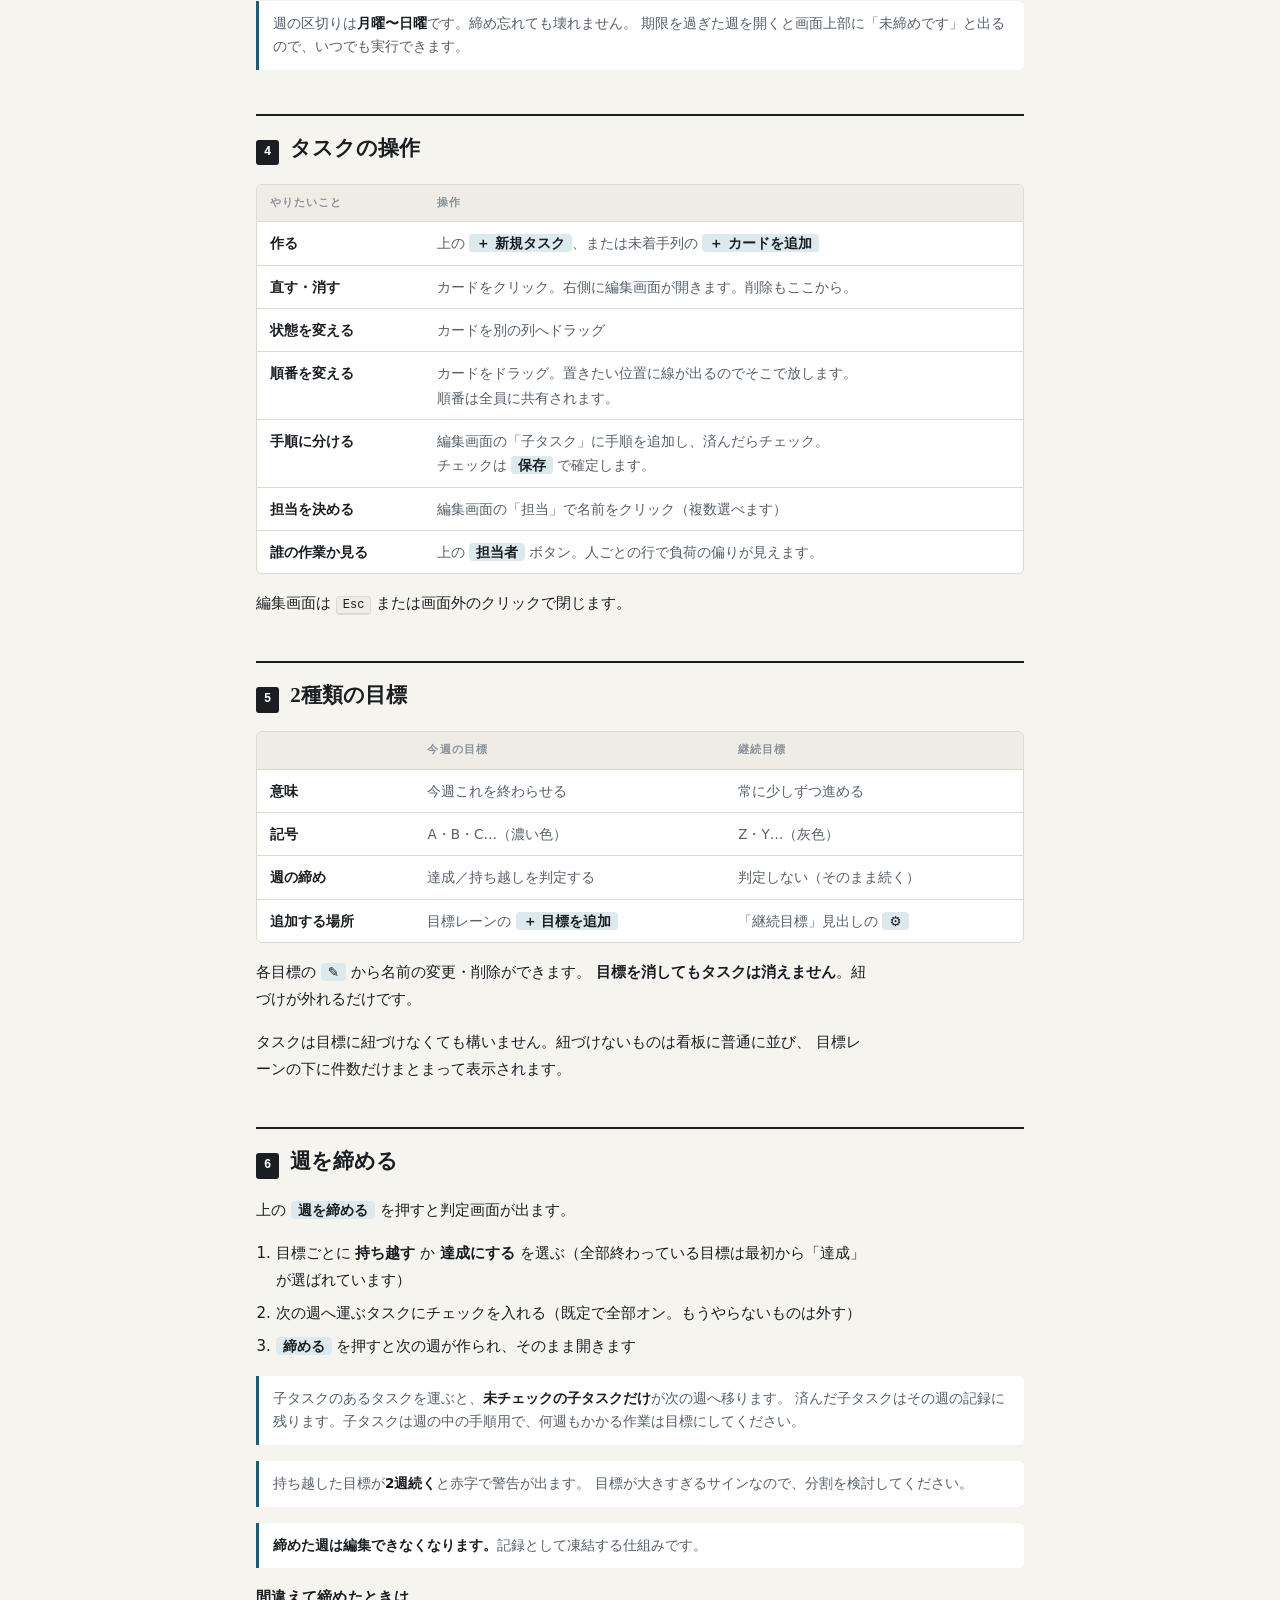
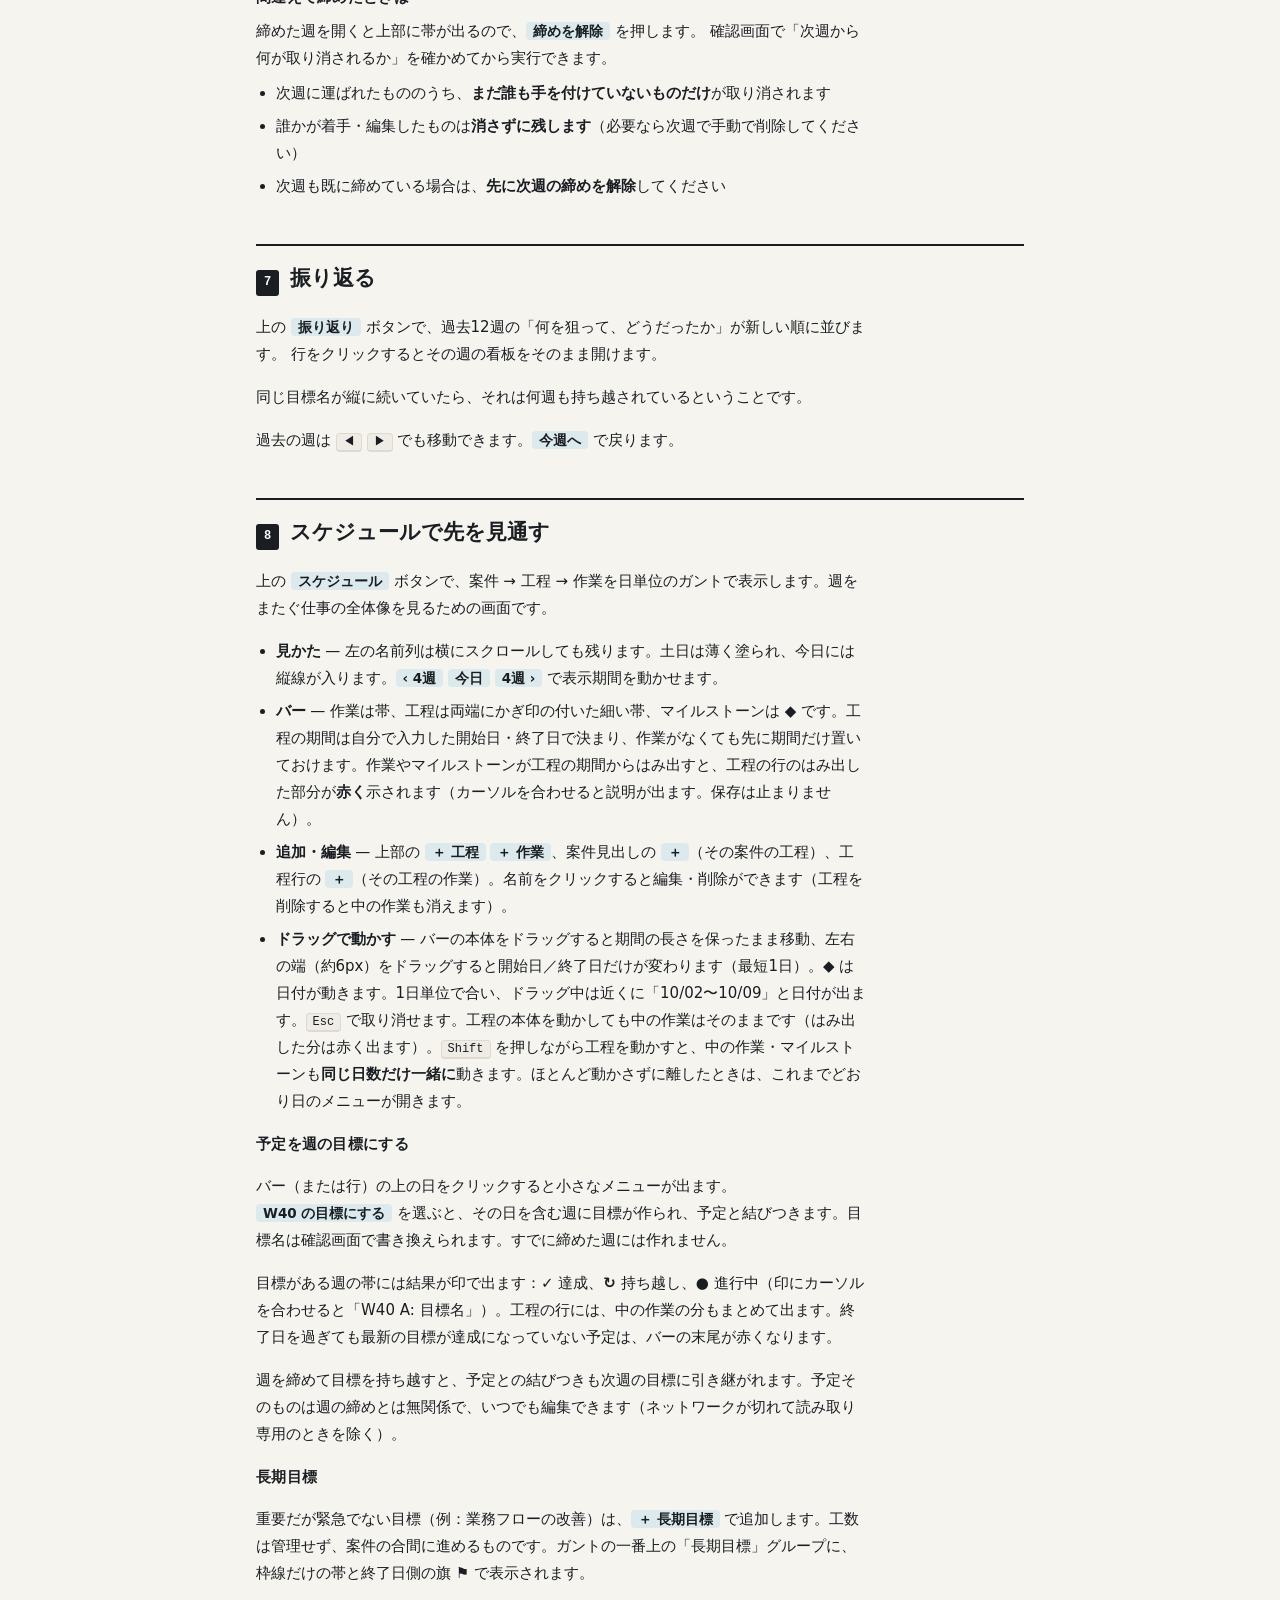
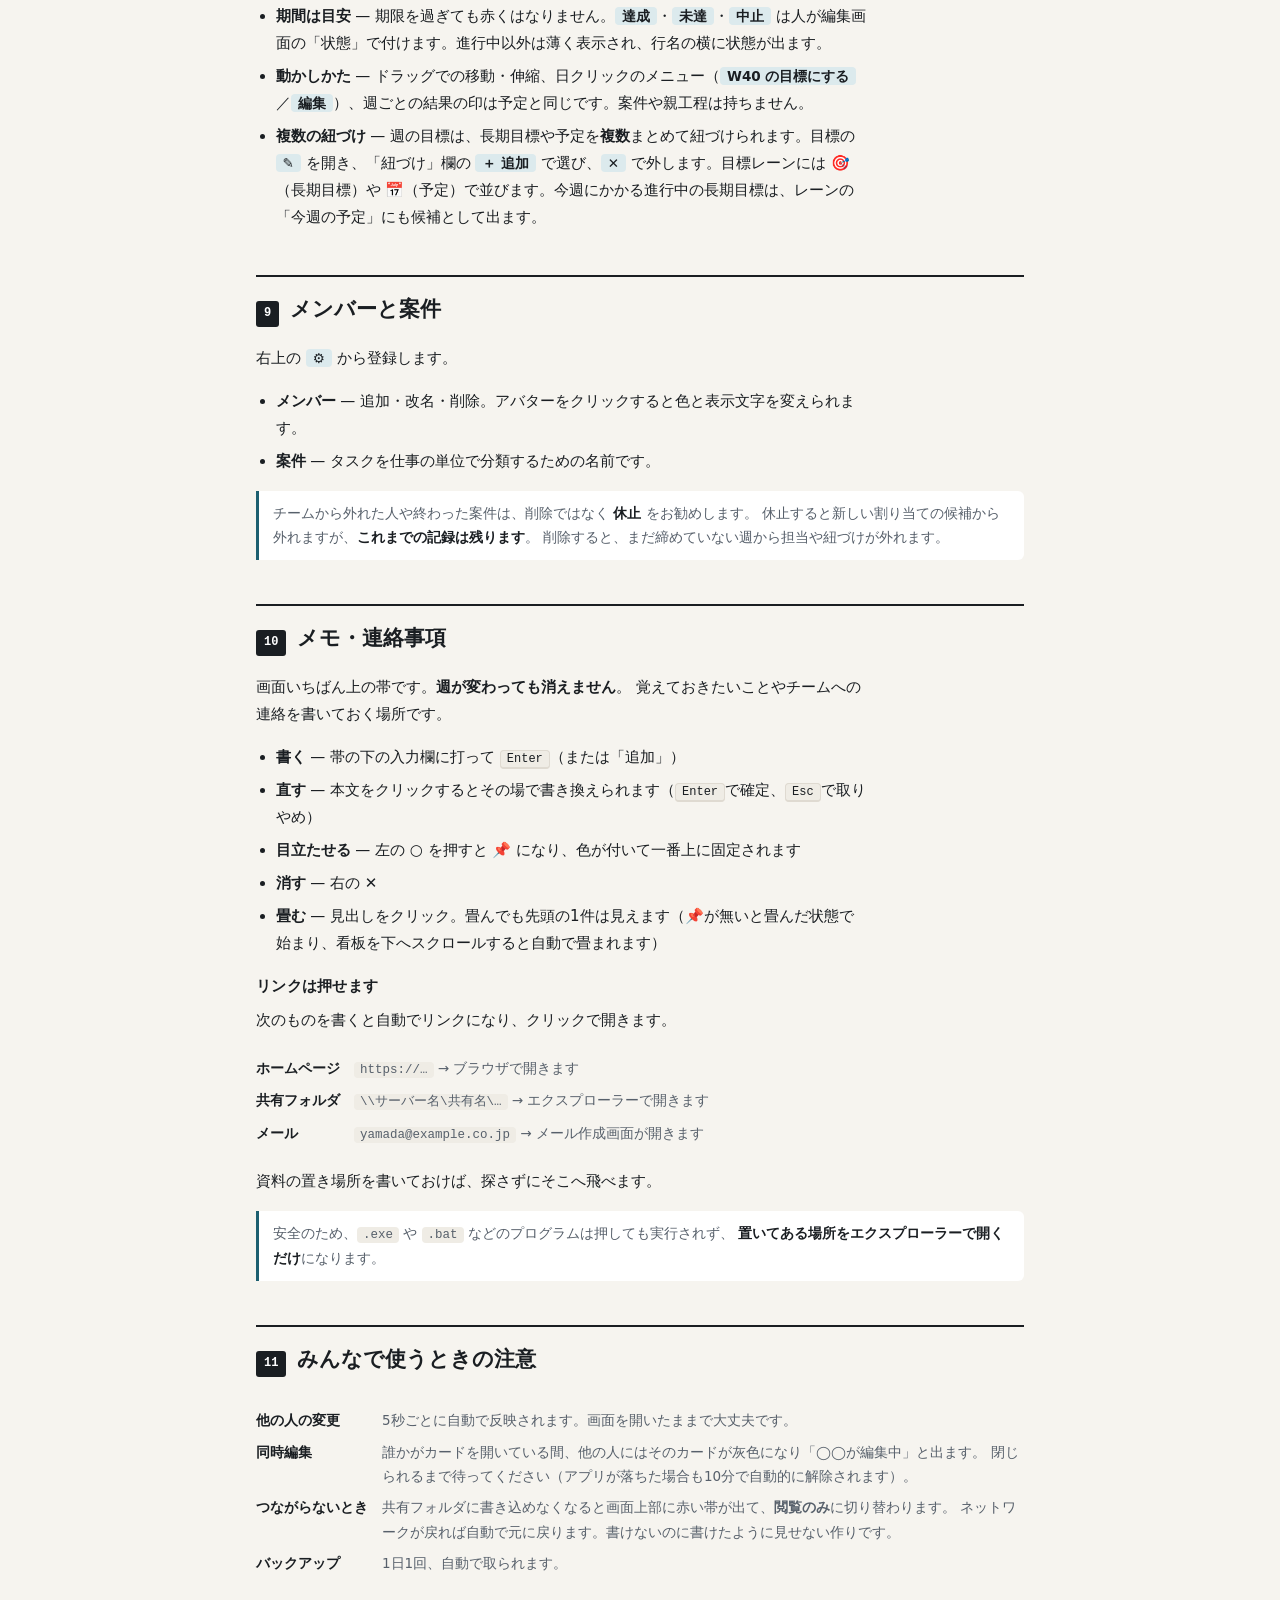
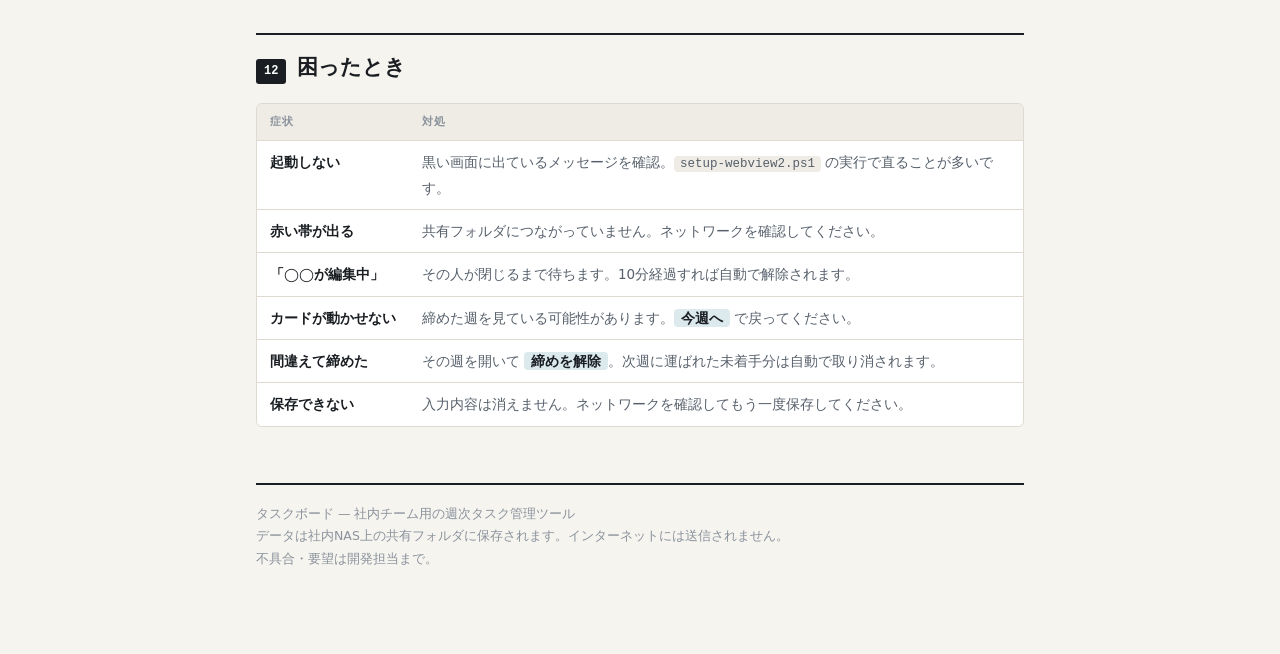
==== commit 74d7c55d: "長期目標を追加し、週の目標に複数の紐づけを持てるようにした - schedule.json に kind=goal（長期目標）を追加。状態は進行中/達成/未達/中止で、案件・親は持たない。   goa" ====
--- a/マニュアル.html
+++ b/マニュアル.html
@@ -251,6 +251,13 @@
     <p>バー（または行）の上の日をクリックすると小さなメニューが出ます。<span class="ui">W40 の目標にする</span> を選ぶと、その日を含む週に目標が作られ、予定と結びつきます。目標名は確認画面で書き換えられます。すでに締めた週には作れません。</p>
     <p>目標がある週の帯には結果が印で出ます：<b>✓</b> 達成、<b>↻</b> 持ち越し、<b>●</b> 進行中（印にカーソルを合わせると「W40 A: 目標名」）。工程の行には、中の作業の分もまとめて出ます。終了日を過ぎても最新の目標が達成になっていない予定は、バーの末尾が赤くなります。</p>
     <p>週を締めて目標を持ち越すと、予定との結びつきも次週の目標に引き継がれます。予定そのものは週の締めとは無関係で、いつでも編集できます（ネットワークが切れて読み取り専用のときを除く）。</p>
+    <h3>長期目標</h3>
+    <p>重要だが緊急でない目標（例：業務フローの改善）は、<span class="ui">＋ 長期目標</span> で追加します。工数は管理せず、案件の合間に進めるものです。ガントの一番上の「長期目標」グループに、枠線だけの帯と終了日側の旗 <b>⚑</b> で表示されます。</p>
+    <ul>
+      <li><b>期間は目安</b> — 期限を過ぎても赤くはなりません。<span class="ui">達成</span>・<span class="ui">未達</span>・<span class="ui">中止</span> は人が編集画面の「状態」で付けます。進行中以外は薄く表示され、行名の横に状態が出ます。</li>
+      <li><b>動かしかた</b> — ドラッグでの移動・伸縮、日クリックのメニュー（<span class="ui">W40 の目標にする</span>／<span class="ui">編集</span>）、週ごとの結果の印は予定と同じです。案件や親工程は持ちません。</li>
+      <li><b>複数の紐づけ</b> — 週の目標は、長期目標や予定を<b>複数</b>まとめて紐づけられます。目標の <span class="ui">✎</span> を開き、「紐づけ」欄の <span class="ui">＋ 追加</span> で選び、<span class="ui">✕</span> で外します。目標レーンには 🎯（長期目標）や 📅（予定）で並びます。今週にかかる進行中の長期目標は、レーンの「今週の予定」にも候補として出ます。</li>
+    </ul>
   </section>
 
   <!-- 9 -->
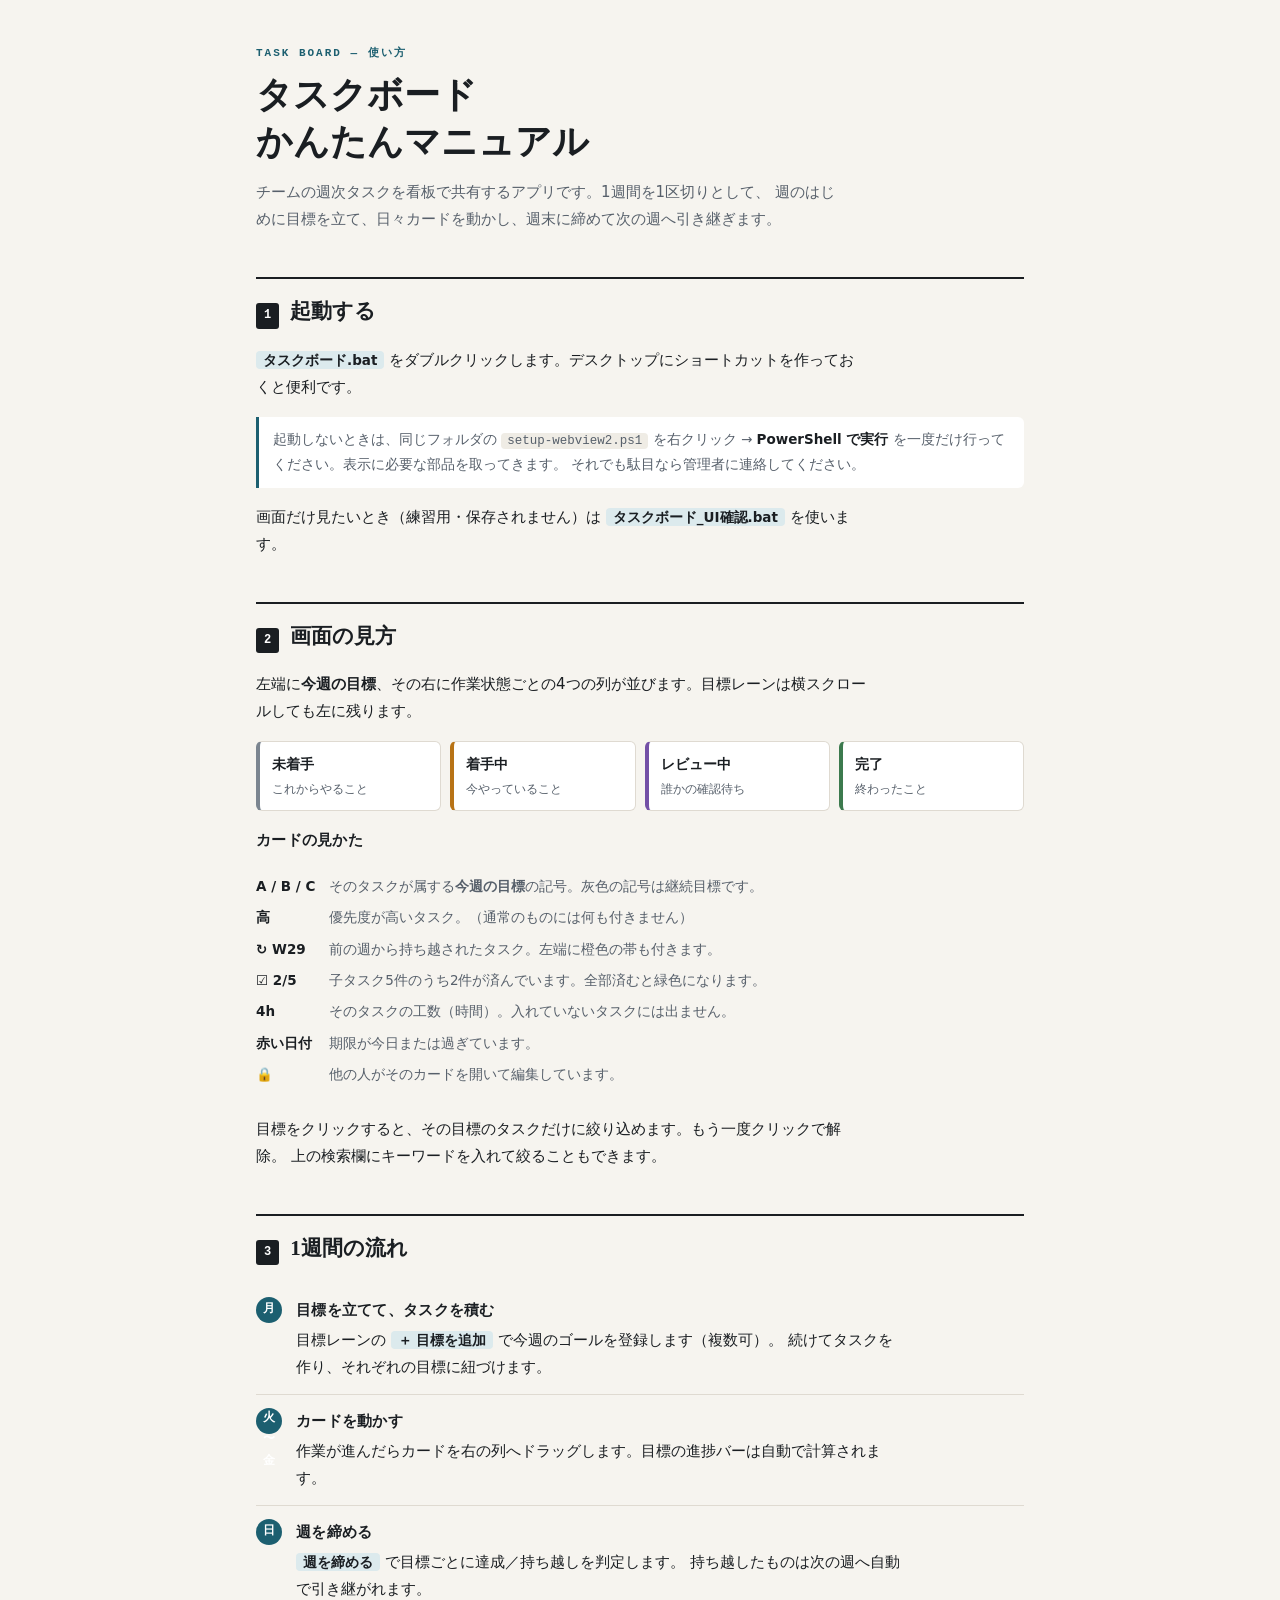
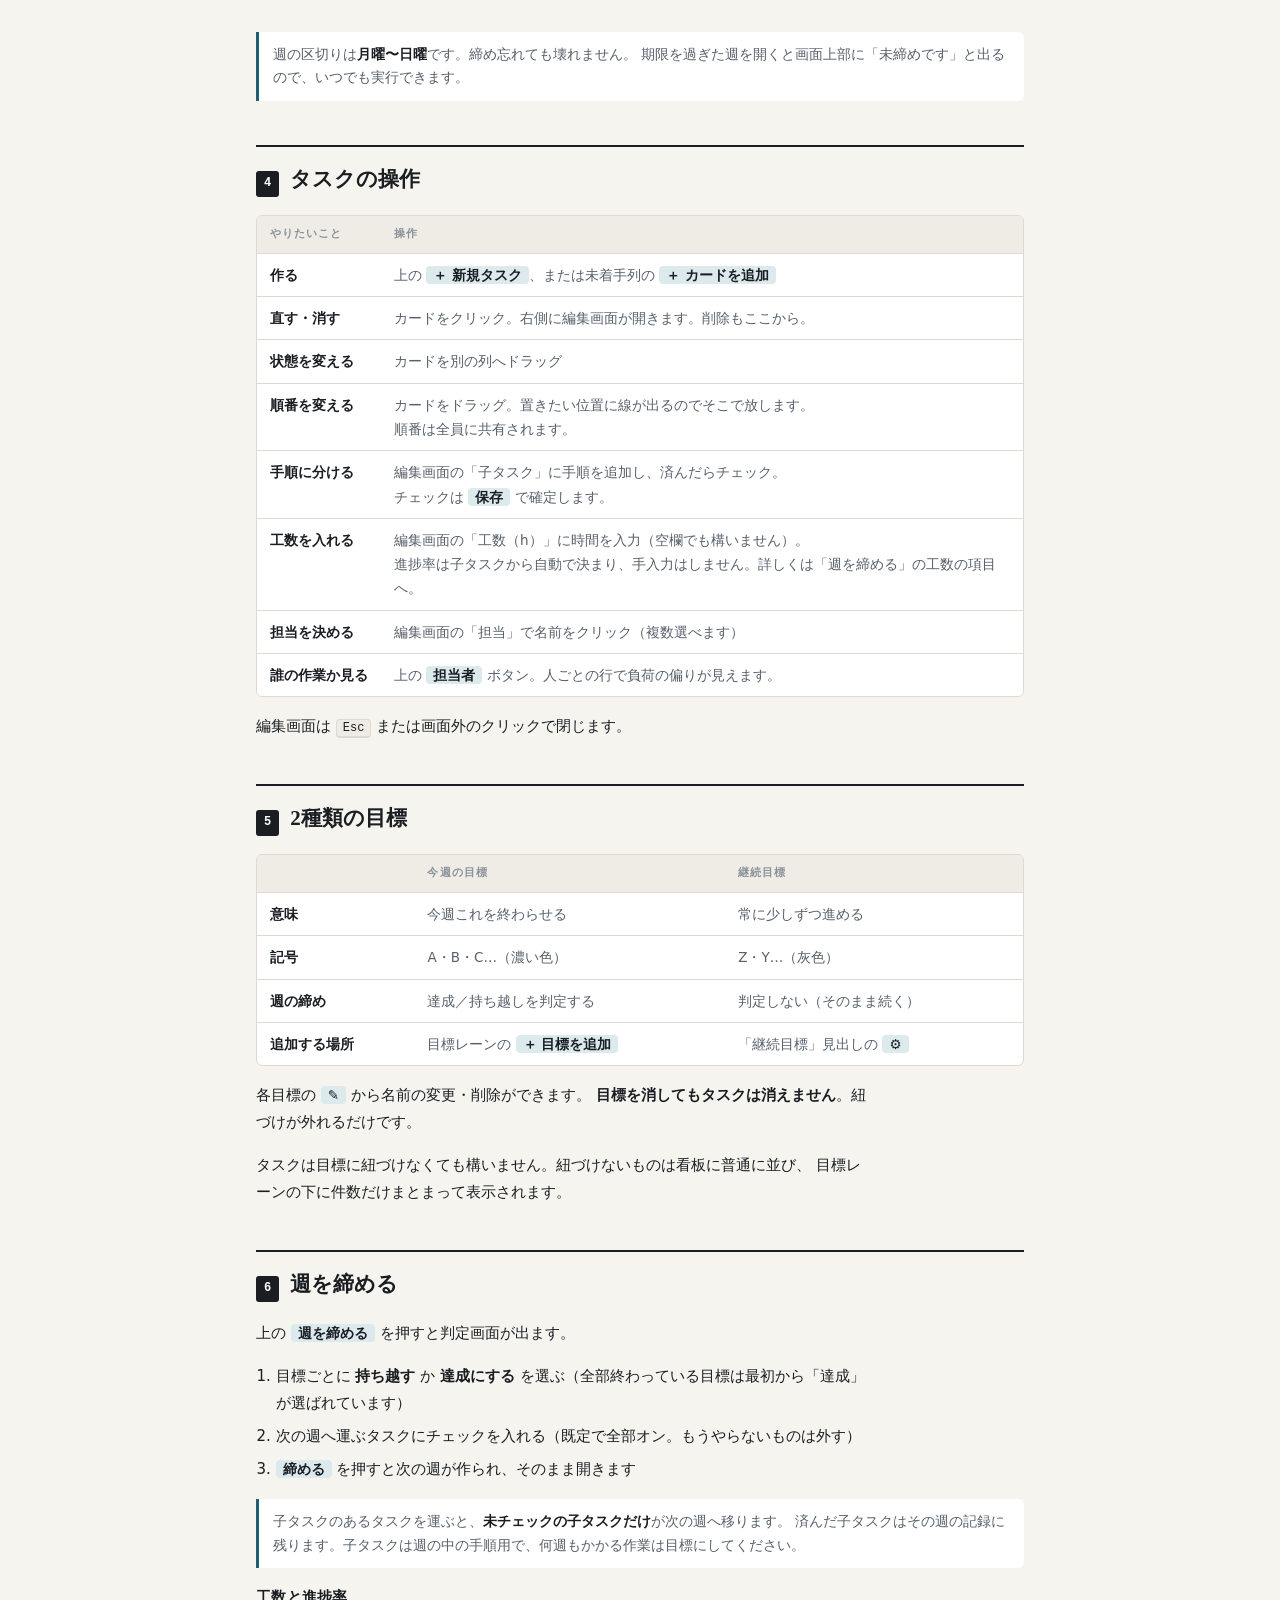
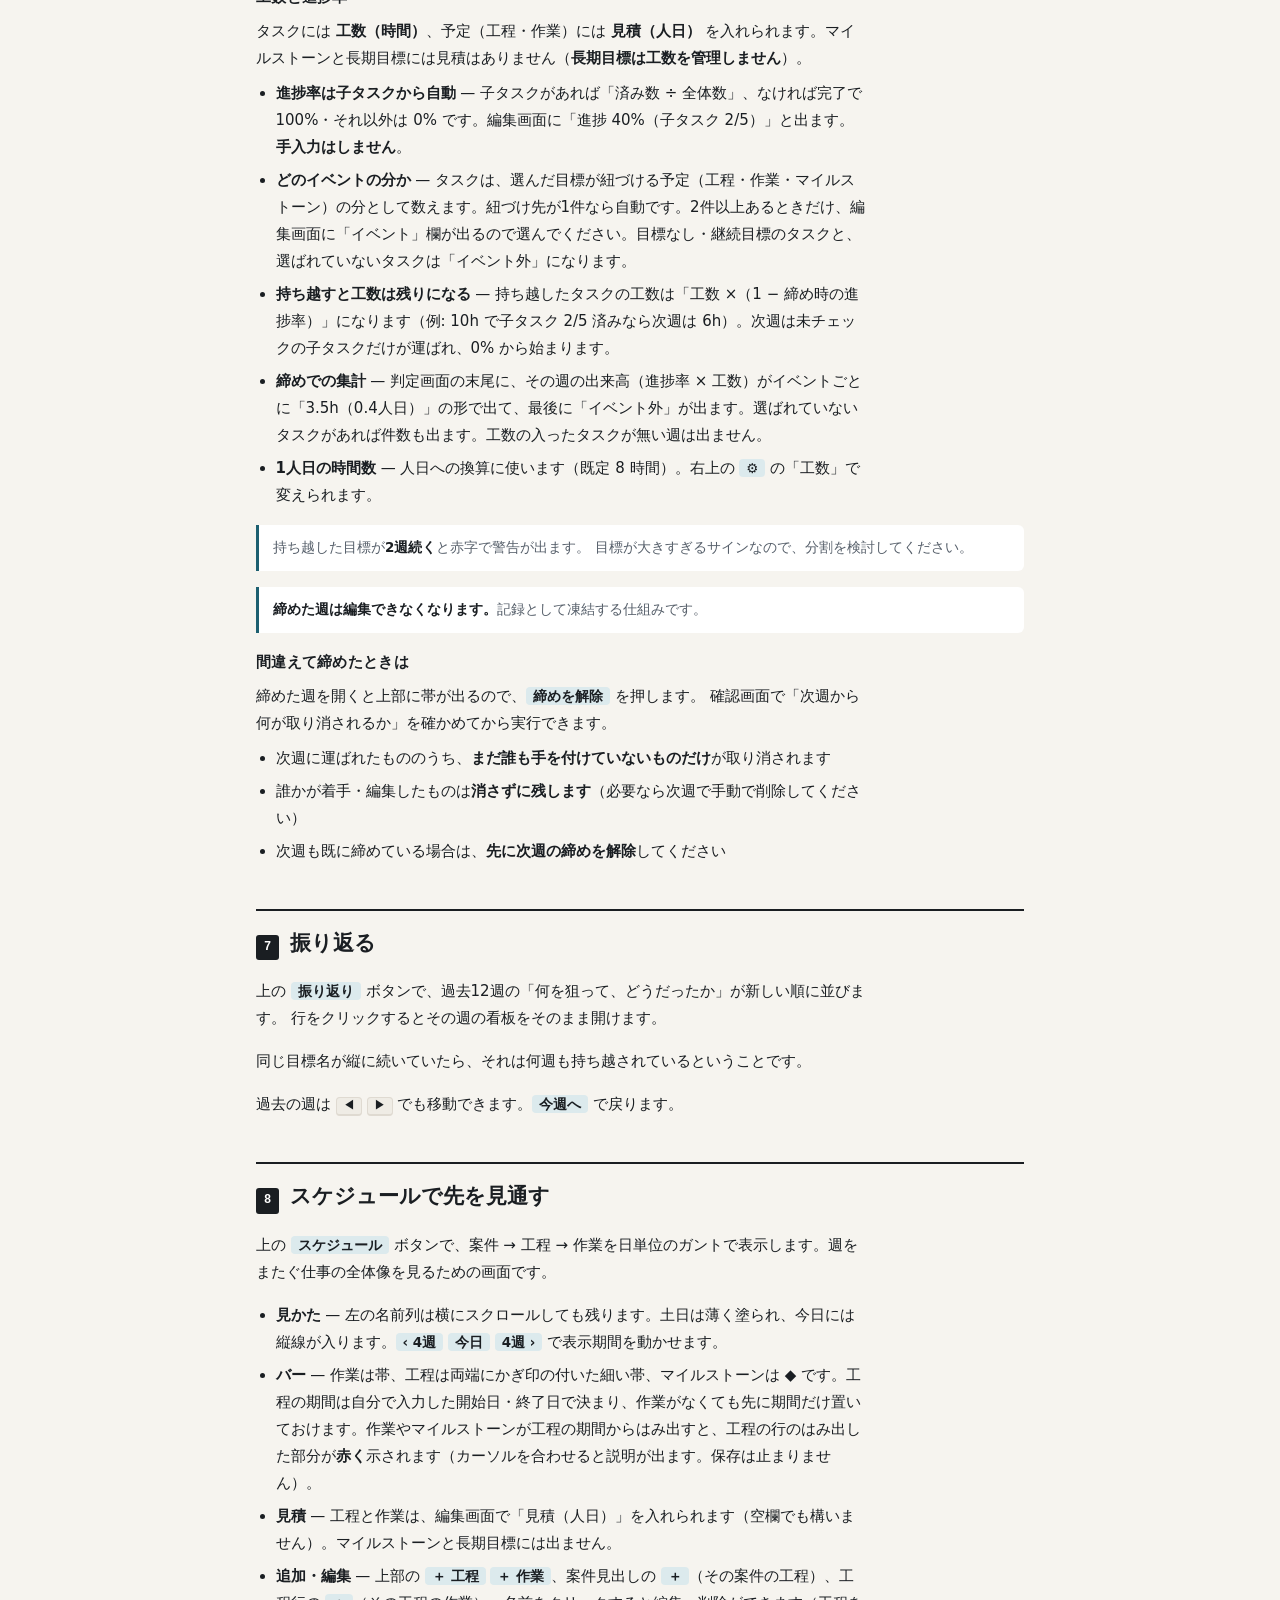
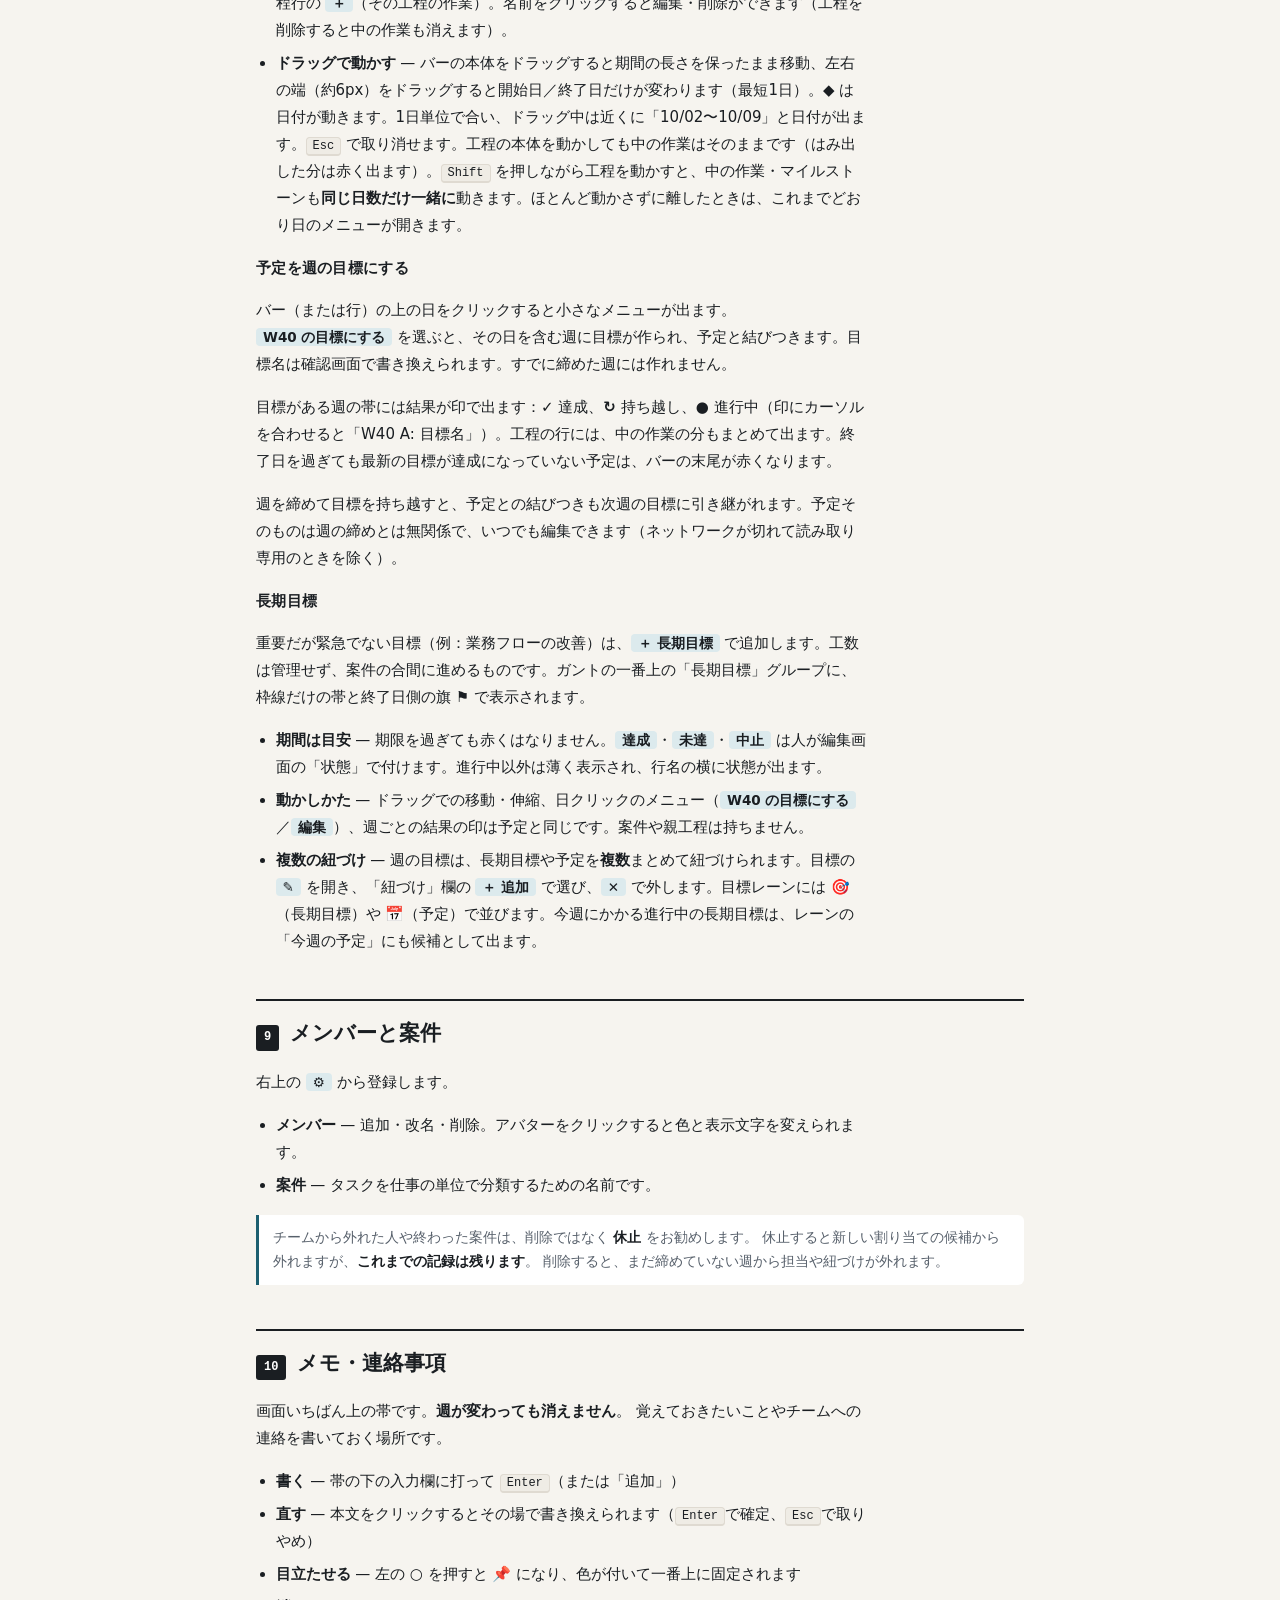
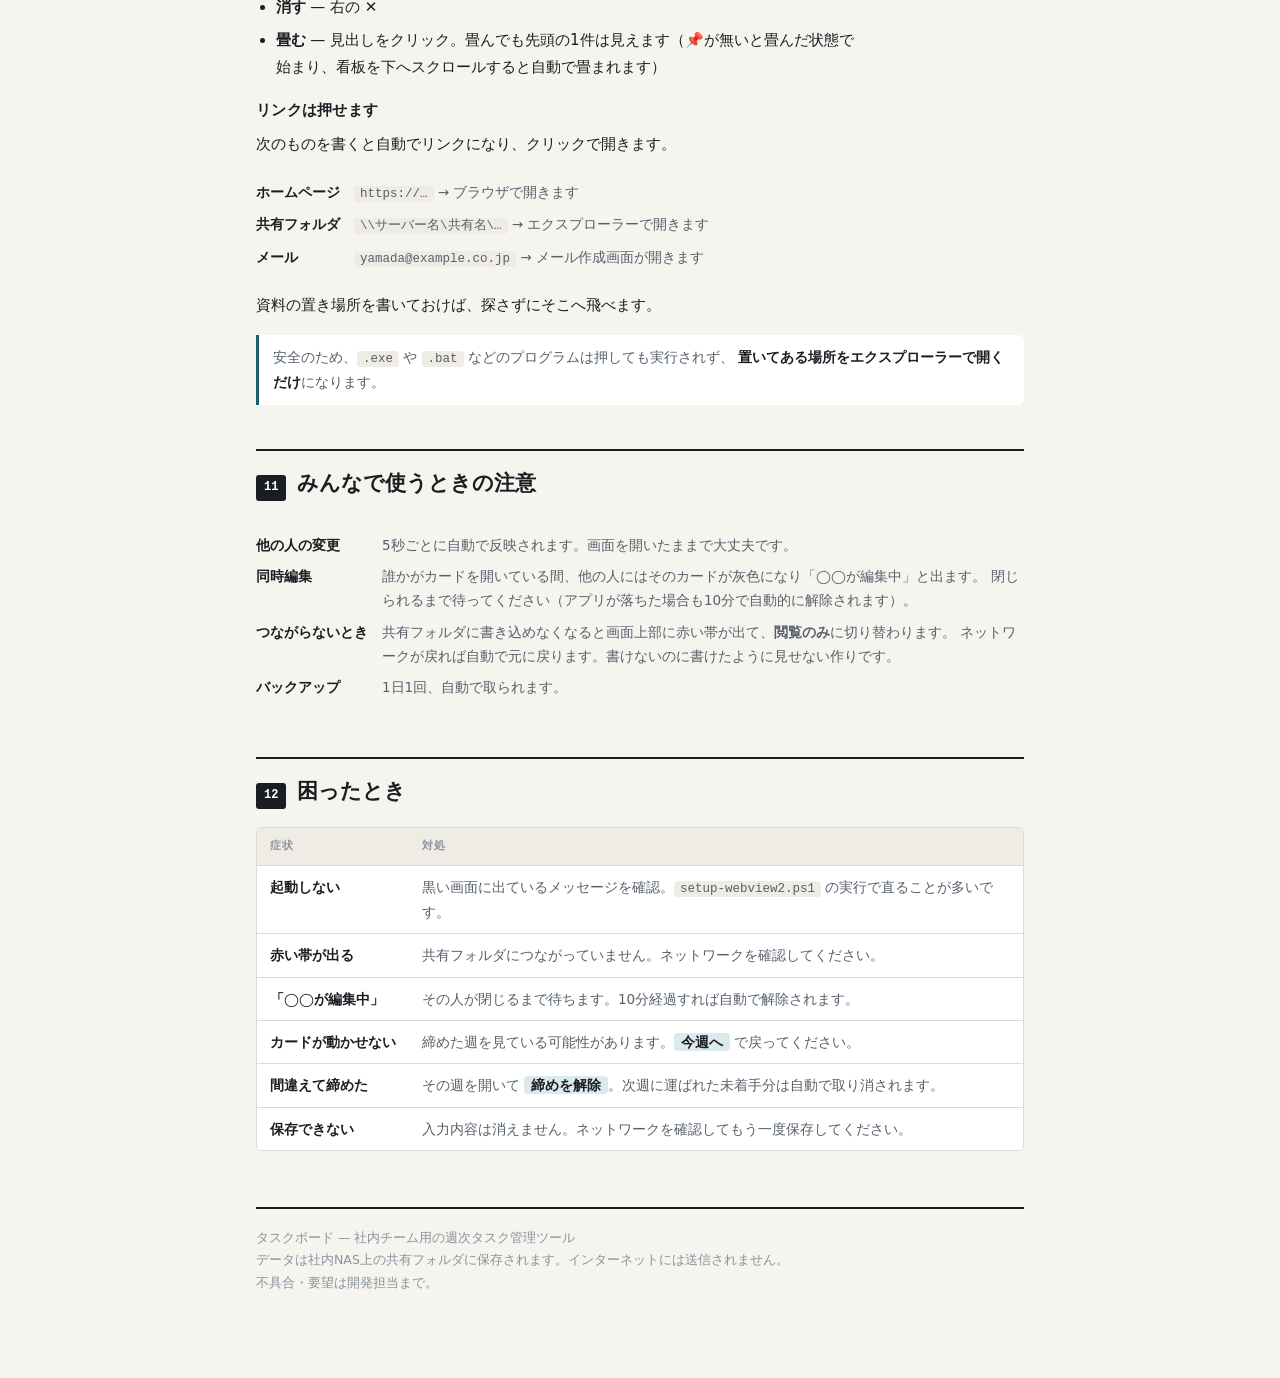
==== commit 90db5697: "工数と進捗率を追加し、週の締めでイベント別に集計できるようにした - タスクに工数(hours)とイベント(scheduleId)を追加。進捗率は子タスクから自動計算し手入力しない - 予定(工程・作" ====
--- a/マニュアル.html
+++ b/マニュアル.html
@@ -129,6 +129,7 @@
         <dt>高</dt><dd>優先度が高いタスク。（通常のものには何も付きません）</dd>
         <dt>↻ W29</dt><dd>前の週から持ち越されたタスク。左端に橙色の帯も付きます。</dd>
         <dt>☑ 2/5</dt><dd>子タスク5件のうち2件が済んでいます。全部済むと緑色になります。</dd>
+        <dt>4h</dt><dd>そのタスクの工数（時間）。入れていないタスクには出ません。</dd>
         <dt>赤い日付</dt><dd>期限が今日または過ぎています。</dd>
         <dt>🔒</dt><dd>他の人がそのカードを開いて編集しています。</dd>
       </dl>
@@ -172,6 +173,7 @@
           <tr><td>状態を変える</td><td>カードを別の列へドラッグ</td></tr>
           <tr><td>順番を変える</td><td>カードをドラッグ。置きたい位置に線が出るのでそこで放します。<br>順番は全員に共有されます。</td></tr>
           <tr><td>手順に分ける</td><td>編集画面の「子タスク」に手順を追加し、済んだらチェック。<br>チェックは <span class="ui">保存</span> で確定します。</td></tr>
+          <tr><td>工数を入れる</td><td>編集画面の「工数（h）」に時間を入力（空欄でも構いません）。<br>進捗率は子タスクから自動で決まり、手入力はしません。詳しくは「週を締める」の工数の項目へ。</td></tr>
           <tr><td>担当を決める</td><td>編集画面の「担当」で名前をクリック（複数選べます）</td></tr>
           <tr><td>誰の作業か見る</td><td>上の <span class="ui">担当者</span> ボタン。人ごとの行で負荷の偏りが見えます。</td></tr>
         </tbody>
@@ -211,6 +213,17 @@
     </ol>
     <div class="note">子タスクのあるタスクを運ぶと、<b>未チェックの子タスクだけ</b>が次の週へ移ります。
     済んだ子タスクはその週の記録に残ります。子タスクは週の中の手順用で、何週もかかる作業は目標にしてください。</div>
+    <div class="block">
+      <h3>工数と進捗率</h3>
+      <p>タスクには <b>工数（時間）</b>、予定（工程・作業）には <b>見積（人日）</b> を入れられます。マイルストーンと長期目標には見積はありません（<b>長期目標は工数を管理しません</b>）。</p>
+      <ul>
+        <li><b>進捗率は子タスクから自動</b> — 子タスクがあれば「済み数 ÷ 全体数」、なければ完了で 100%・それ以外は 0% です。編集画面に「進捗 40%（子タスク 2/5）」と出ます。<b>手入力はしません</b>。</li>
+        <li><b>どのイベントの分か</b> — タスクは、選んだ目標が紐づける予定（工程・作業・マイルストーン）の分として数えます。紐づけ先が1件なら自動です。2件以上あるときだけ、編集画面に「イベント」欄が出るので選んでください。目標なし・継続目標のタスクと、選ばれていないタスクは「イベント外」になります。</li>
+        <li><b>持ち越すと工数は残りになる</b> — 持ち越したタスクの工数は「工数 ×（1 − 締め時の進捗率）」になります（例: 10h で子タスク 2/5 済みなら次週は 6h）。次週は未チェックの子タスクだけが運ばれ、0% から始まります。</li>
+        <li><b>締めでの集計</b> — 判定画面の末尾に、その週の出来高（進捗率 × 工数）がイベントごとに「3.5h（0.4人日）」の形で出て、最後に「イベント外」が出ます。選ばれていないタスクがあれば件数も出ます。工数の入ったタスクが無い週は出ません。</li>
+        <li><b>1人日の時間数</b> — 人日への換算に使います（既定 8 時間）。右上の <span class="ui">⚙</span> の「工数」で変えられます。</li>
+      </ul>
+    </div>
     <div class="note">持ち越した目標が<b>2週続く</b>と赤字で警告が出ます。
     目標が大きすぎるサインなので、分割を検討してください。</div>
     <div class="note">
@@ -244,6 +257,7 @@
     <ul>
       <li><b>見かた</b> — 左の名前列は横にスクロールしても残ります。土日は薄く塗られ、今日には縦線が入ります。<span class="ui">‹ 4週</span> <span class="ui">今日</span> <span class="ui">4週 ›</span> で表示期間を動かせます。</li>
       <li><b>バー</b> — 作業は帯、工程は両端にかぎ印の付いた細い帯、マイルストーンは ◆ です。工程の期間は自分で入力した開始日・終了日で決まり、作業がなくても先に期間だけ置いておけます。作業やマイルストーンが工程の期間からはみ出すと、工程の行のはみ出した部分が<b>赤く</b>示されます（カーソルを合わせると説明が出ます。保存は止まりません）。</li>
+      <li><b>見積</b> — 工程と作業は、編集画面で「見積（人日）」を入れられます（空欄でも構いません）。マイルストーンと長期目標には出ません。</li>
       <li><b>追加・編集</b> — 上部の <span class="ui">＋ 工程</span> <span class="ui">＋ 作業</span>、案件見出しの <span class="ui">＋</span>（その案件の工程）、工程行の <span class="ui">＋</span>（その工程の作業）。名前をクリックすると編集・削除ができます（工程を削除すると中の作業も消えます）。</li>
       <li><b>ドラッグで動かす</b> — バーの本体をドラッグすると期間の長さを保ったまま移動、左右の端（約6px）をドラッグすると開始日／終了日だけが変わります（最短1日）。◆ は日付が動きます。1日単位で合い、ドラッグ中は近くに「10/02〜10/09」と日付が出ます。<kbd>Esc</kbd> で取り消せます。工程の本体を動かしても中の作業はそのままです（はみ出した分は赤く出ます）。<kbd>Shift</kbd> を押しながら工程を動かすと、中の作業・マイルストーンも<b>同じ日数だけ一緒に</b>動きます。ほとんど動かさずに離したときは、これまでどおり日のメニューが開きます。</li>
     </ul>
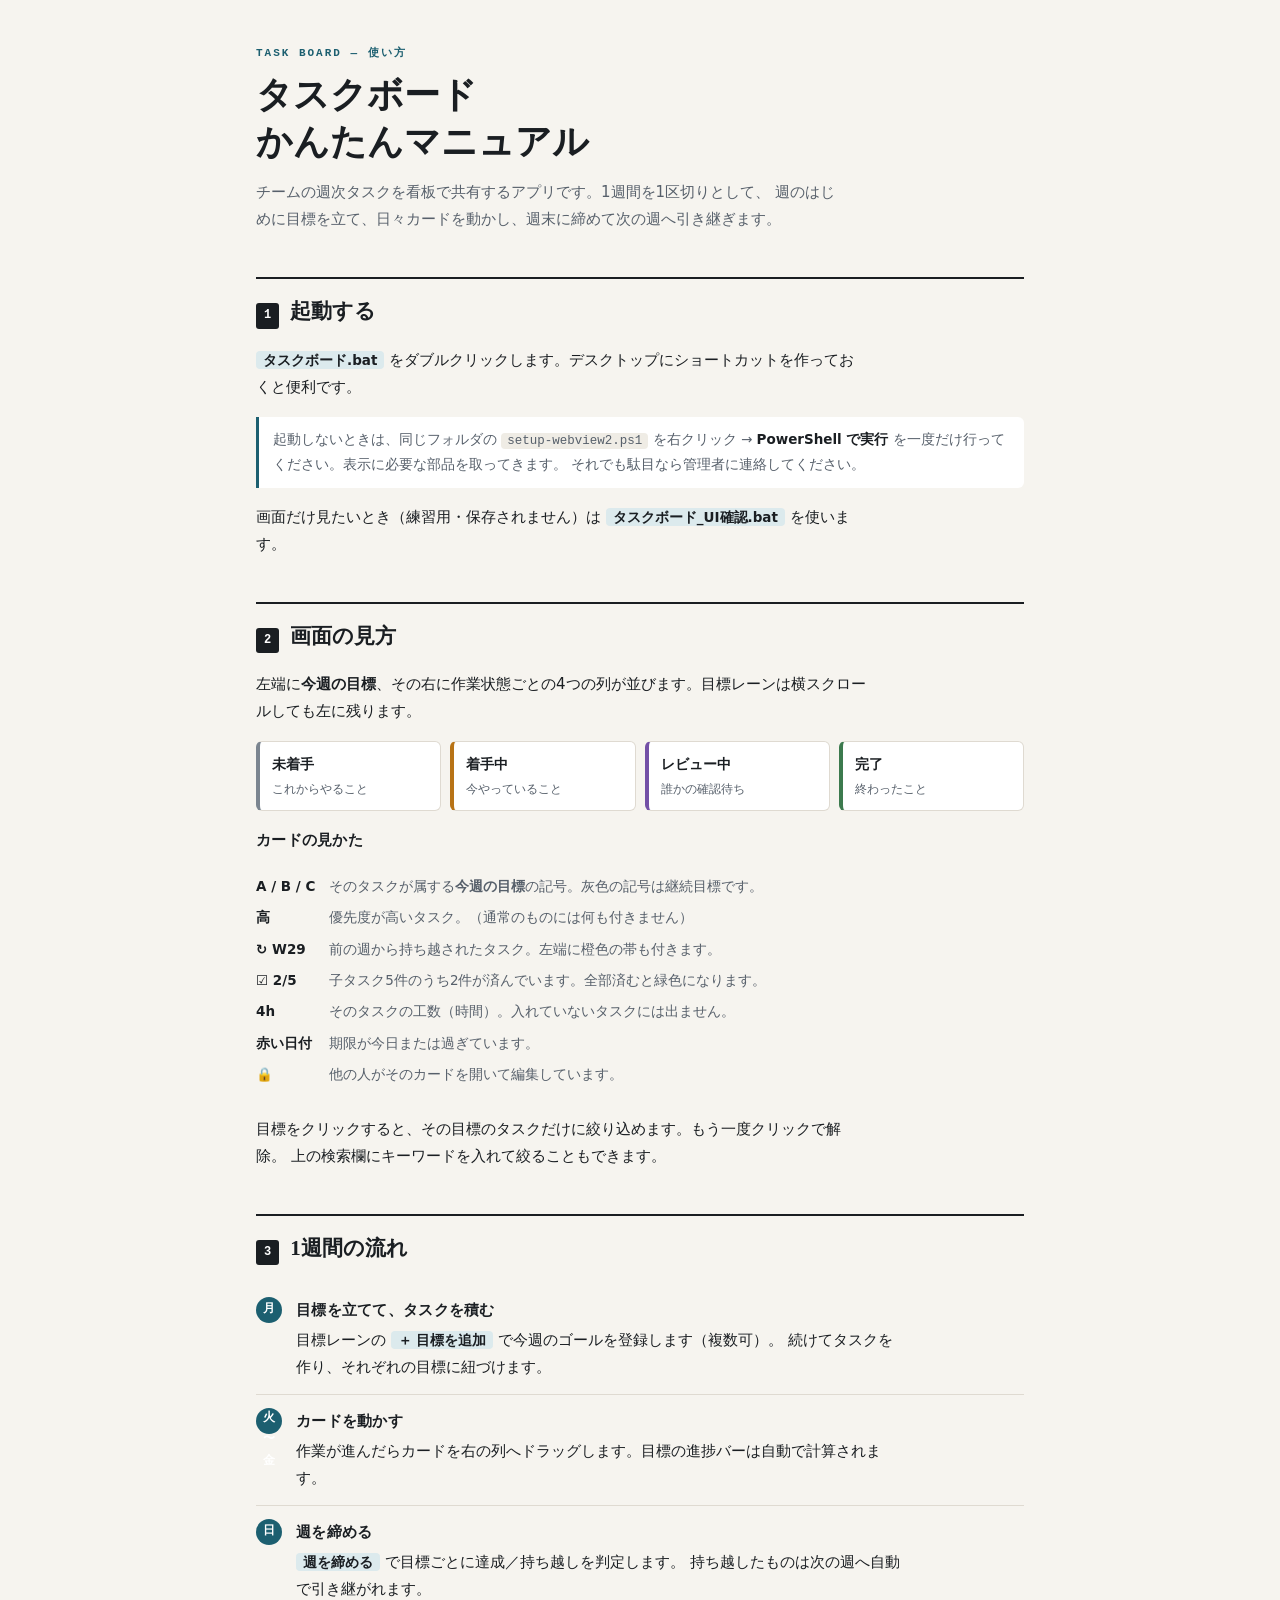
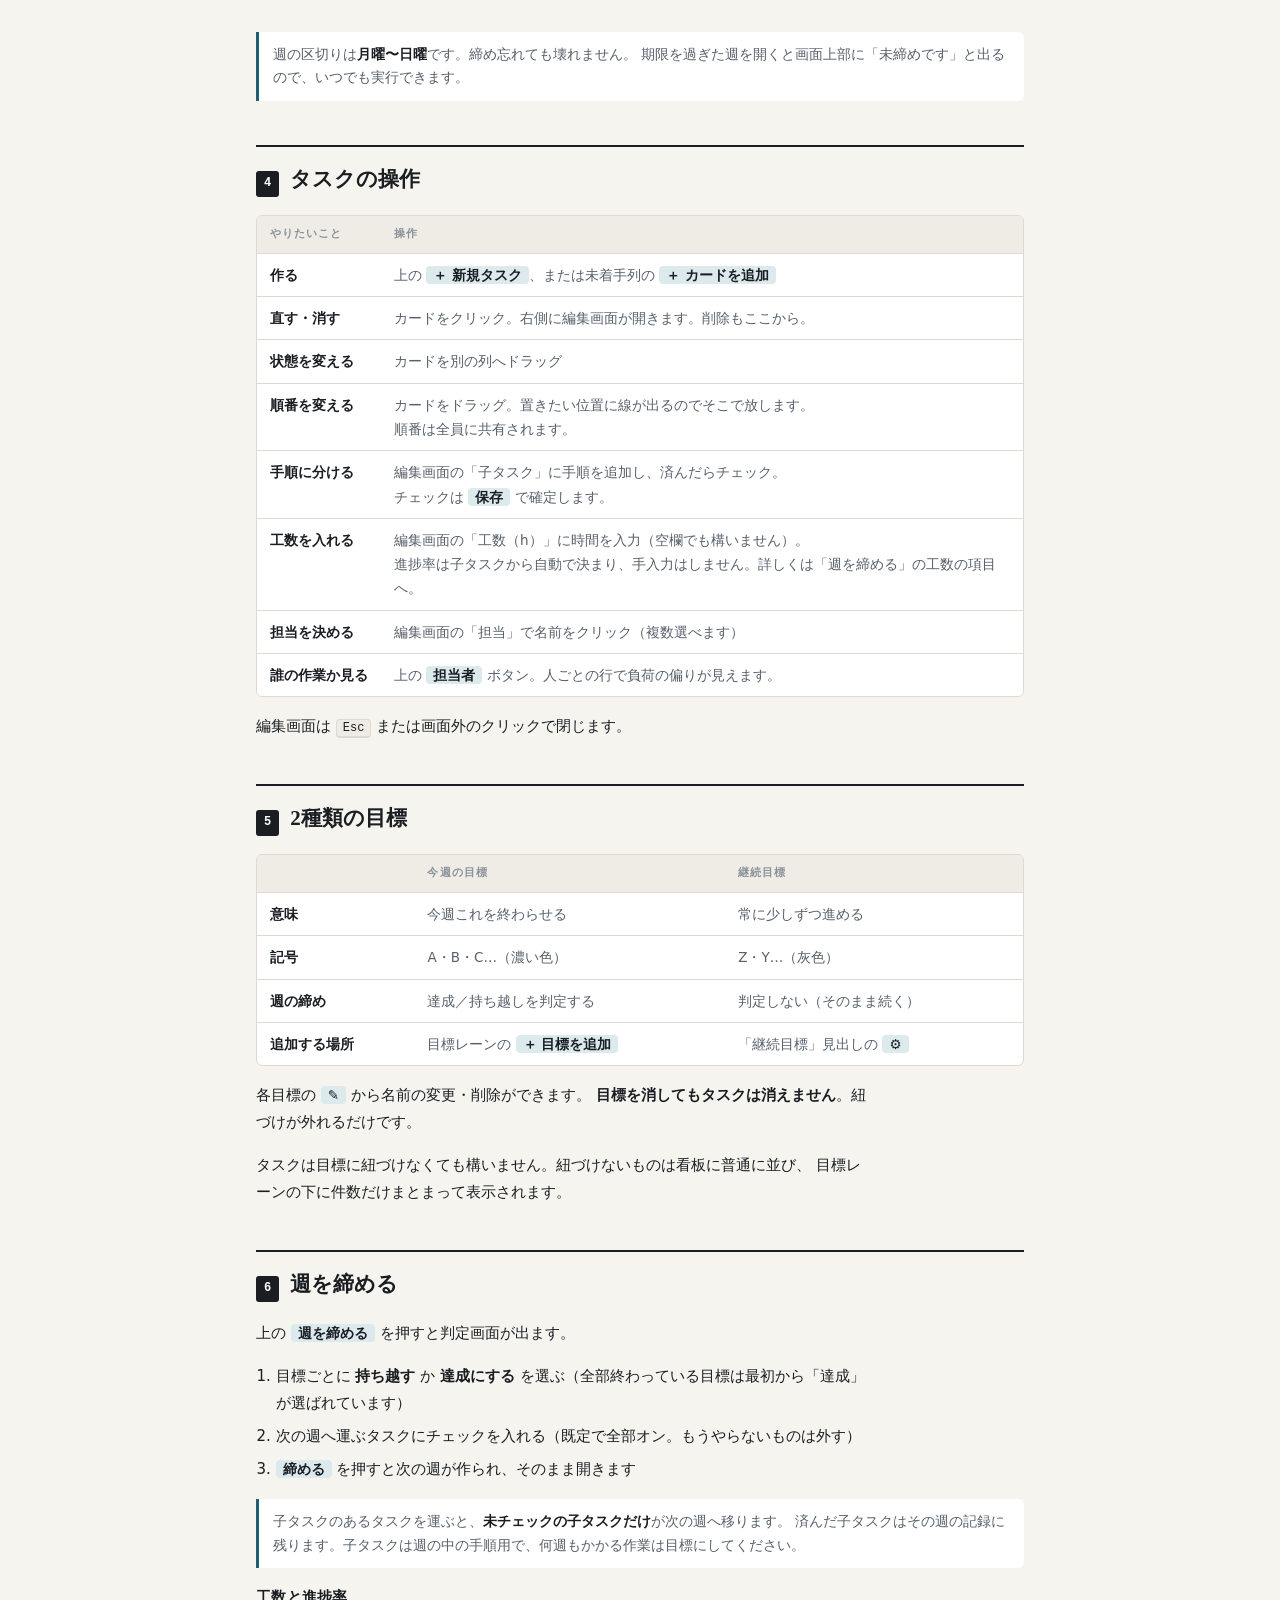
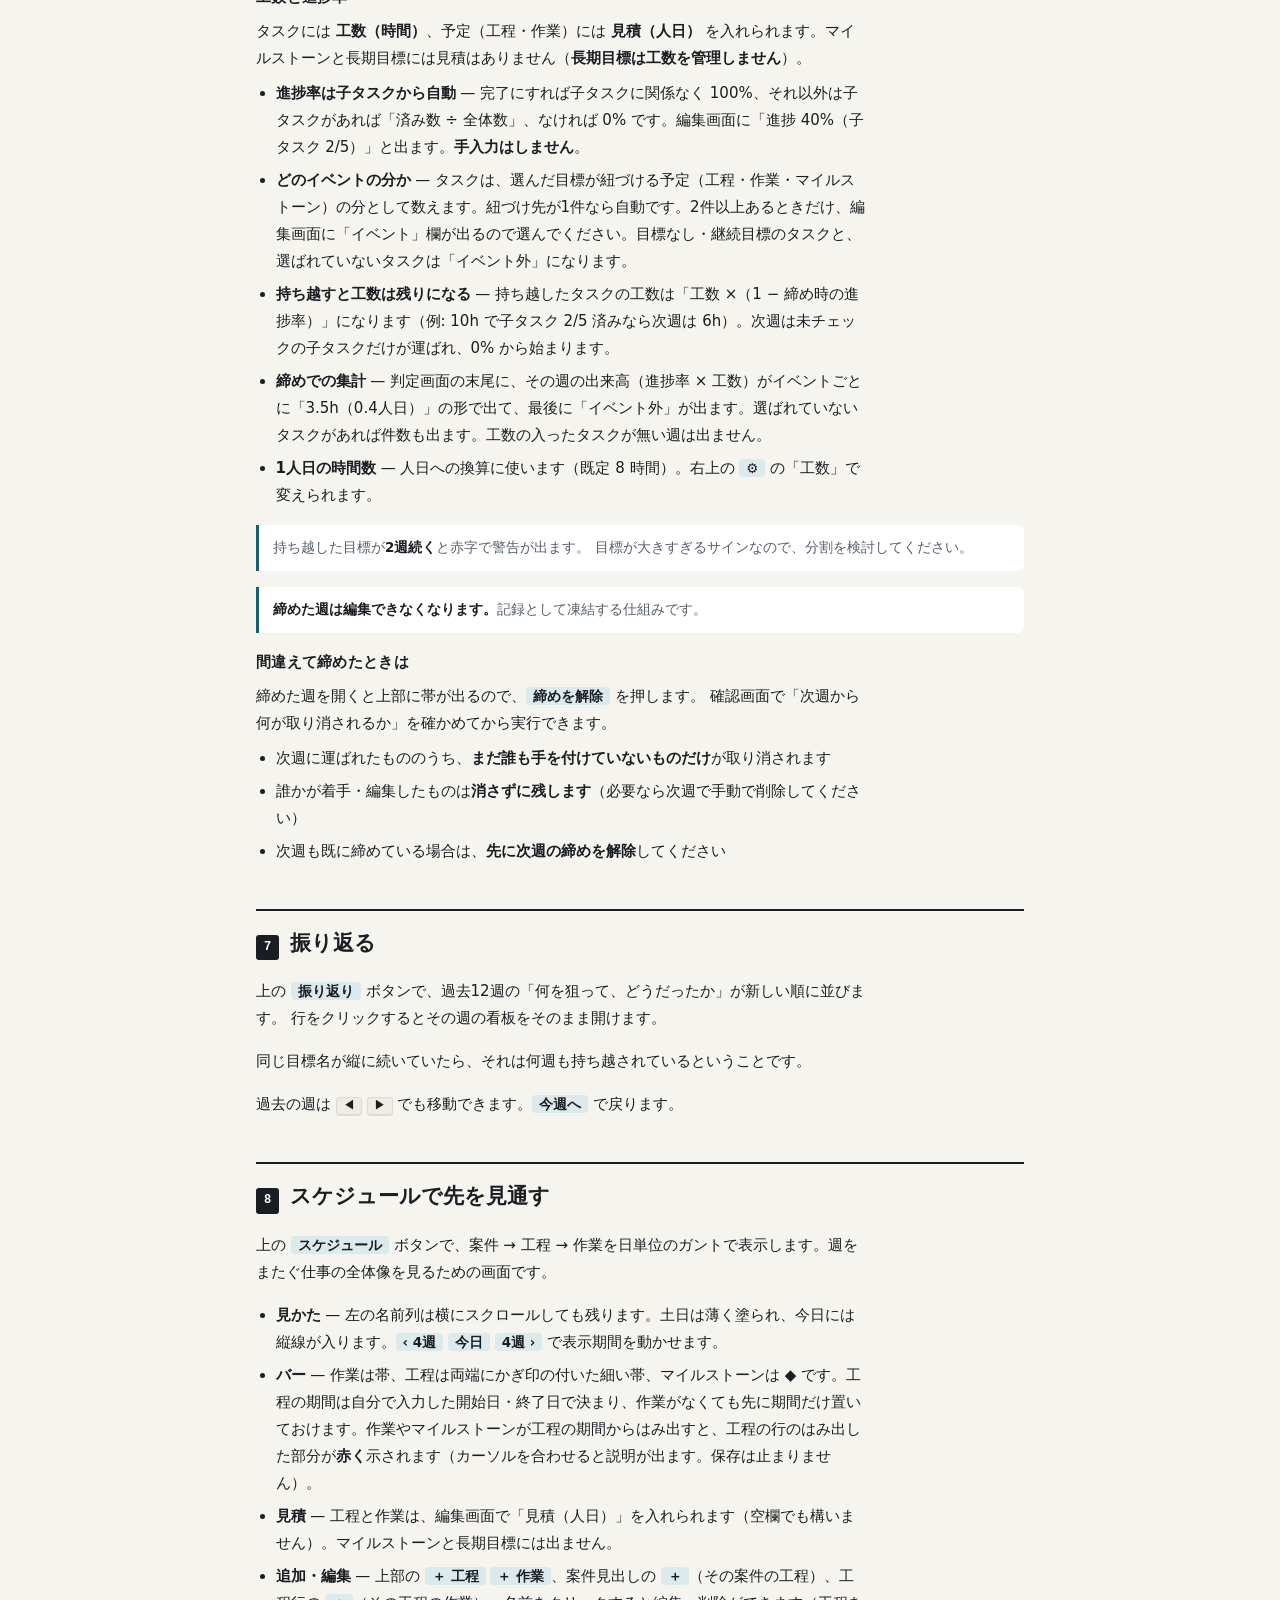
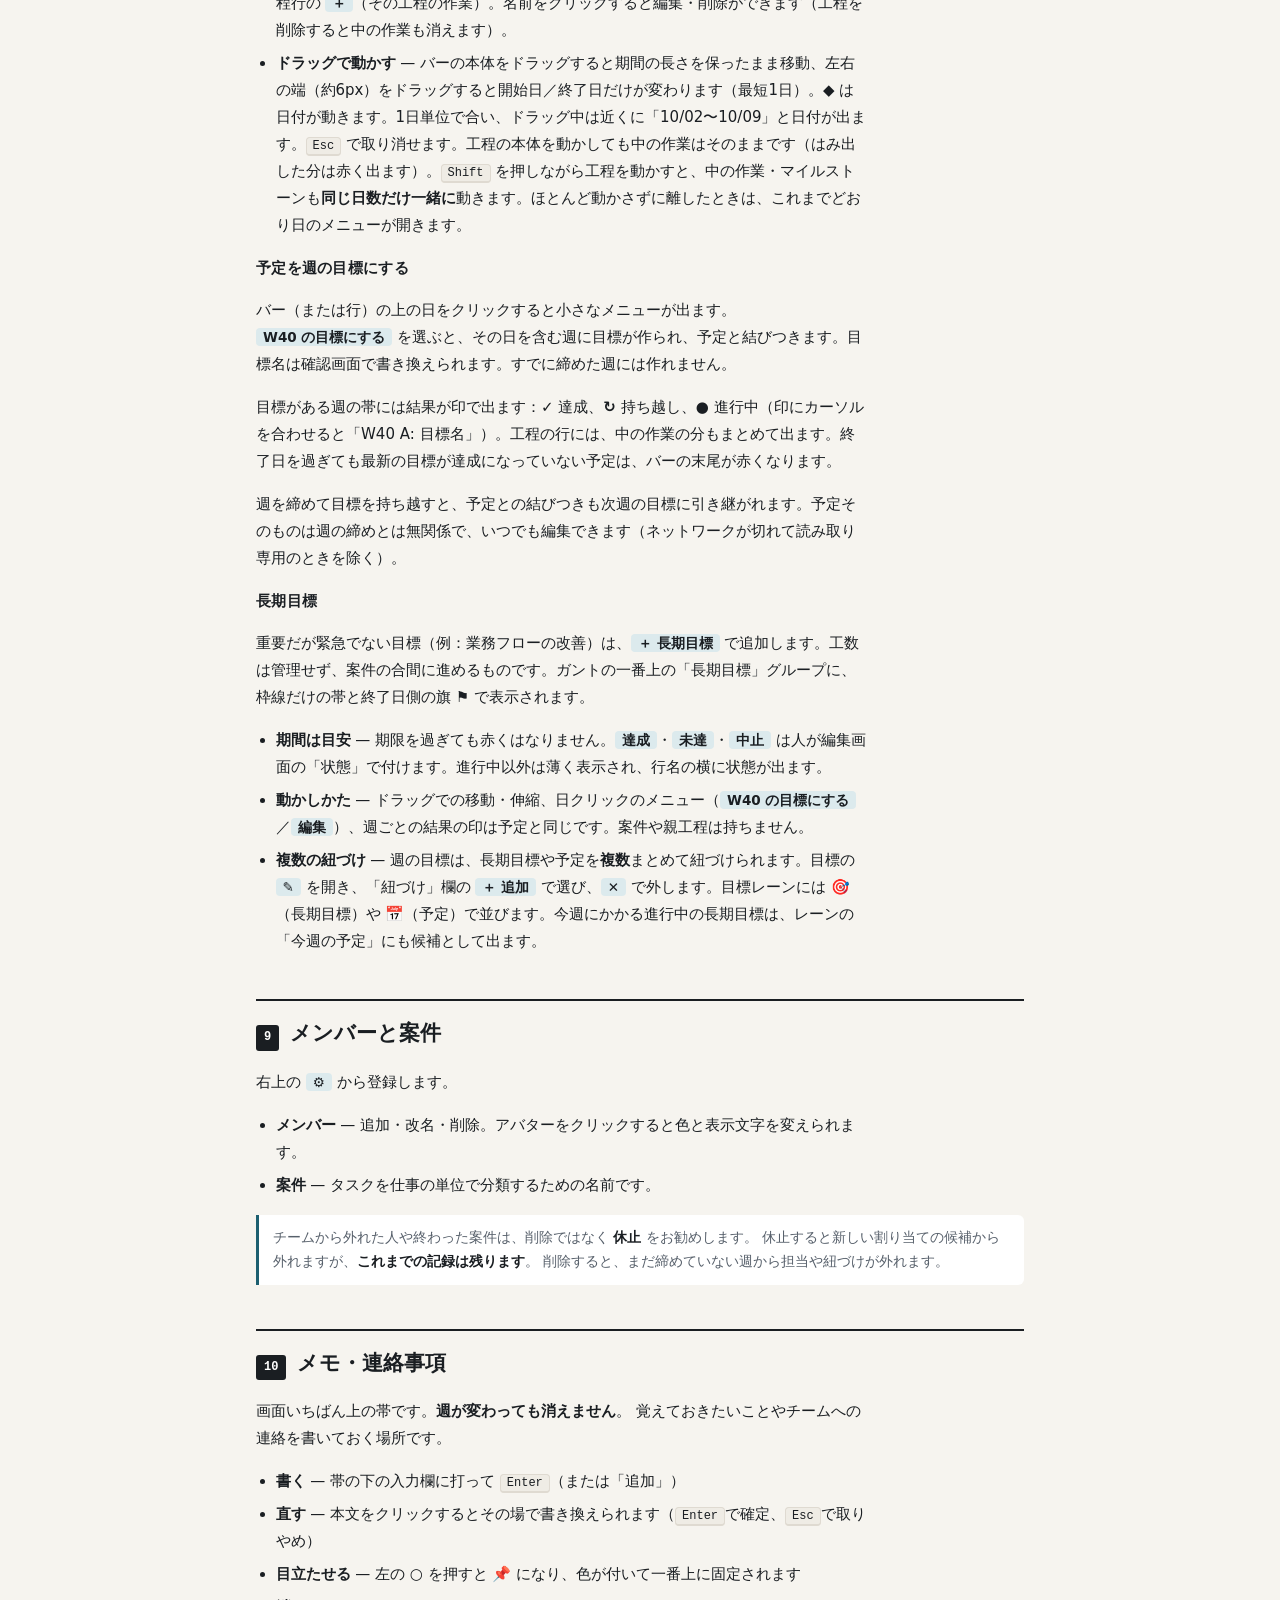
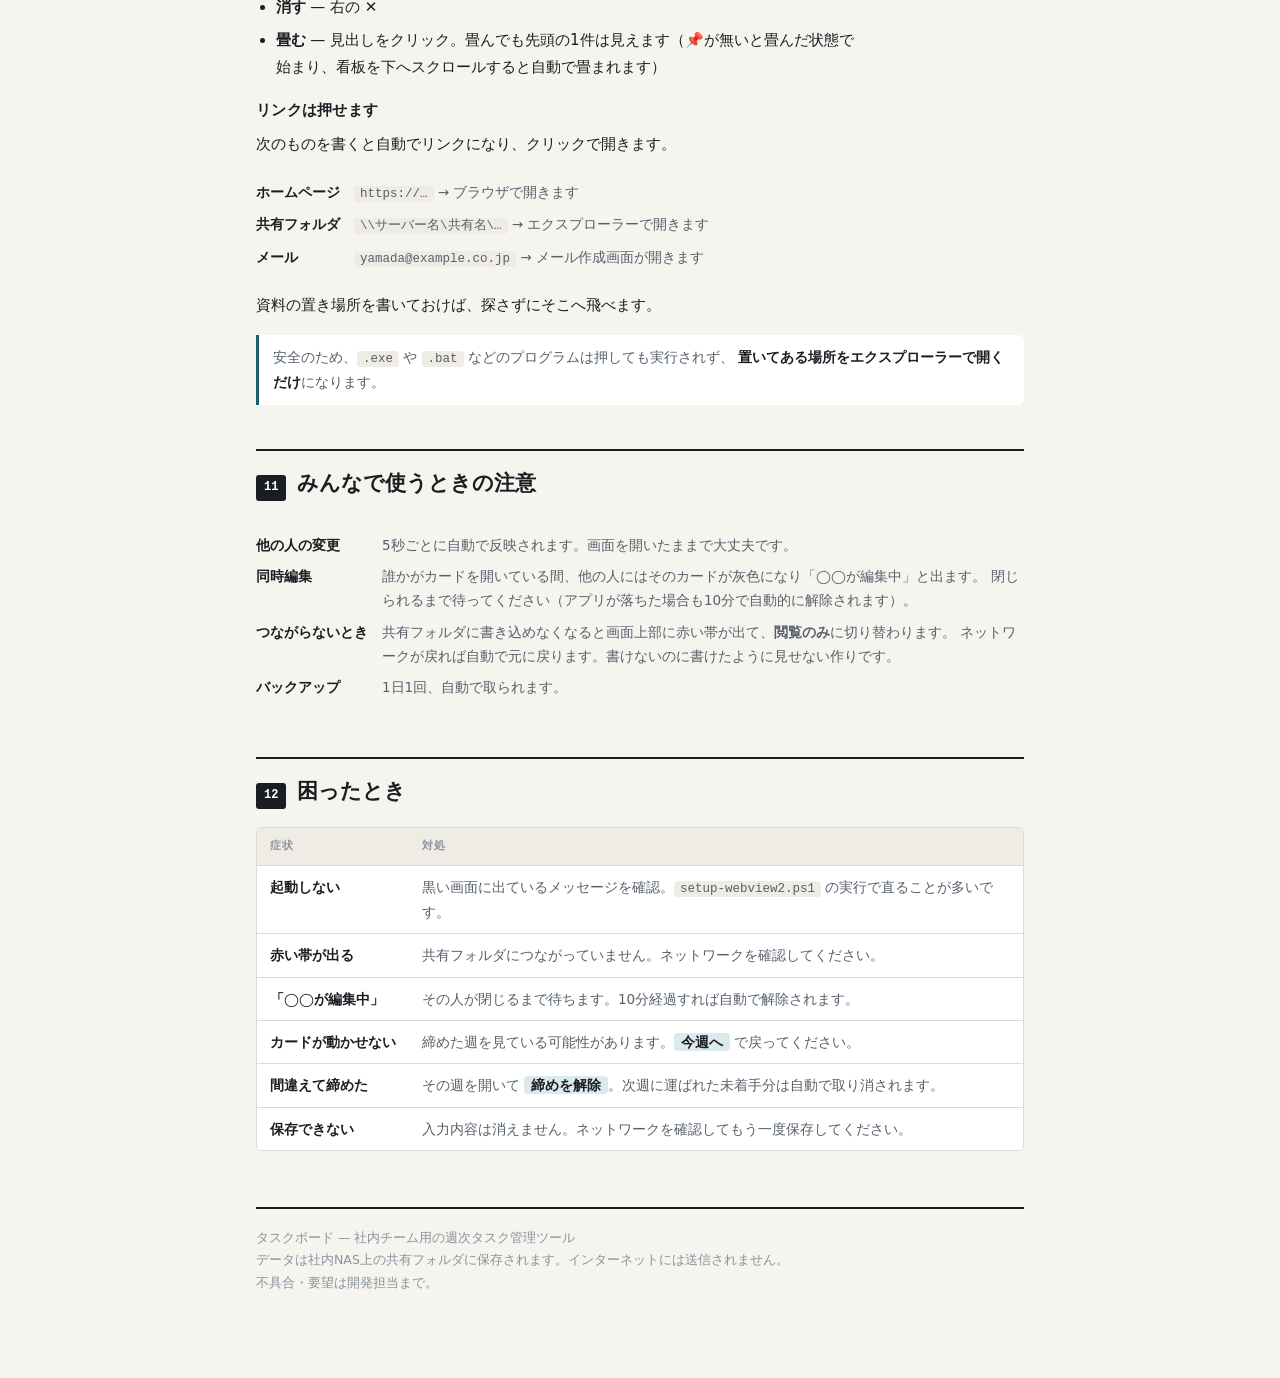
==== commit 574328f6: "完了したタスクの進捗率は子タスクに関係なく 100% にする 完了は持ち越されないので、子タスクのチェック漏れで残り工数が消えるのを防ぐ。  Co-Authored-By: Claude Sonnet" ====
--- a/マニュアル.html
+++ b/マニュアル.html
@@ -217,7 +217,7 @@
       <h3>工数と進捗率</h3>
       <p>タスクには <b>工数（時間）</b>、予定（工程・作業）には <b>見積（人日）</b> を入れられます。マイルストーンと長期目標には見積はありません（<b>長期目標は工数を管理しません</b>）。</p>
       <ul>
-        <li><b>進捗率は子タスクから自動</b> — 子タスクがあれば「済み数 ÷ 全体数」、なければ完了で 100%・それ以外は 0% です。編集画面に「進捗 40%（子タスク 2/5）」と出ます。<b>手入力はしません</b>。</li>
+        <li><b>進捗率は子タスクから自動</b> — 完了にすれば子タスクに関係なく 100%、それ以外は子タスクがあれば「済み数 ÷ 全体数」、なければ 0% です。編集画面に「進捗 40%（子タスク 2/5）」と出ます。<b>手入力はしません</b>。</li>
         <li><b>どのイベントの分か</b> — タスクは、選んだ目標が紐づける予定（工程・作業・マイルストーン）の分として数えます。紐づけ先が1件なら自動です。2件以上あるときだけ、編集画面に「イベント」欄が出るので選んでください。目標なし・継続目標のタスクと、選ばれていないタスクは「イベント外」になります。</li>
         <li><b>持ち越すと工数は残りになる</b> — 持ち越したタスクの工数は「工数 ×（1 − 締め時の進捗率）」になります（例: 10h で子タスク 2/5 済みなら次週は 6h）。次週は未チェックの子タスクだけが運ばれ、0% から始まります。</li>
         <li><b>締めでの集計</b> — 判定画面の末尾に、その週の出来高（進捗率 × 工数）がイベントごとに「3.5h（0.4人日）」の形で出て、最後に「イベント外」が出ます。選ばれていないタスクがあれば件数も出ます。工数の入ったタスクが無い週は出ません。</li>
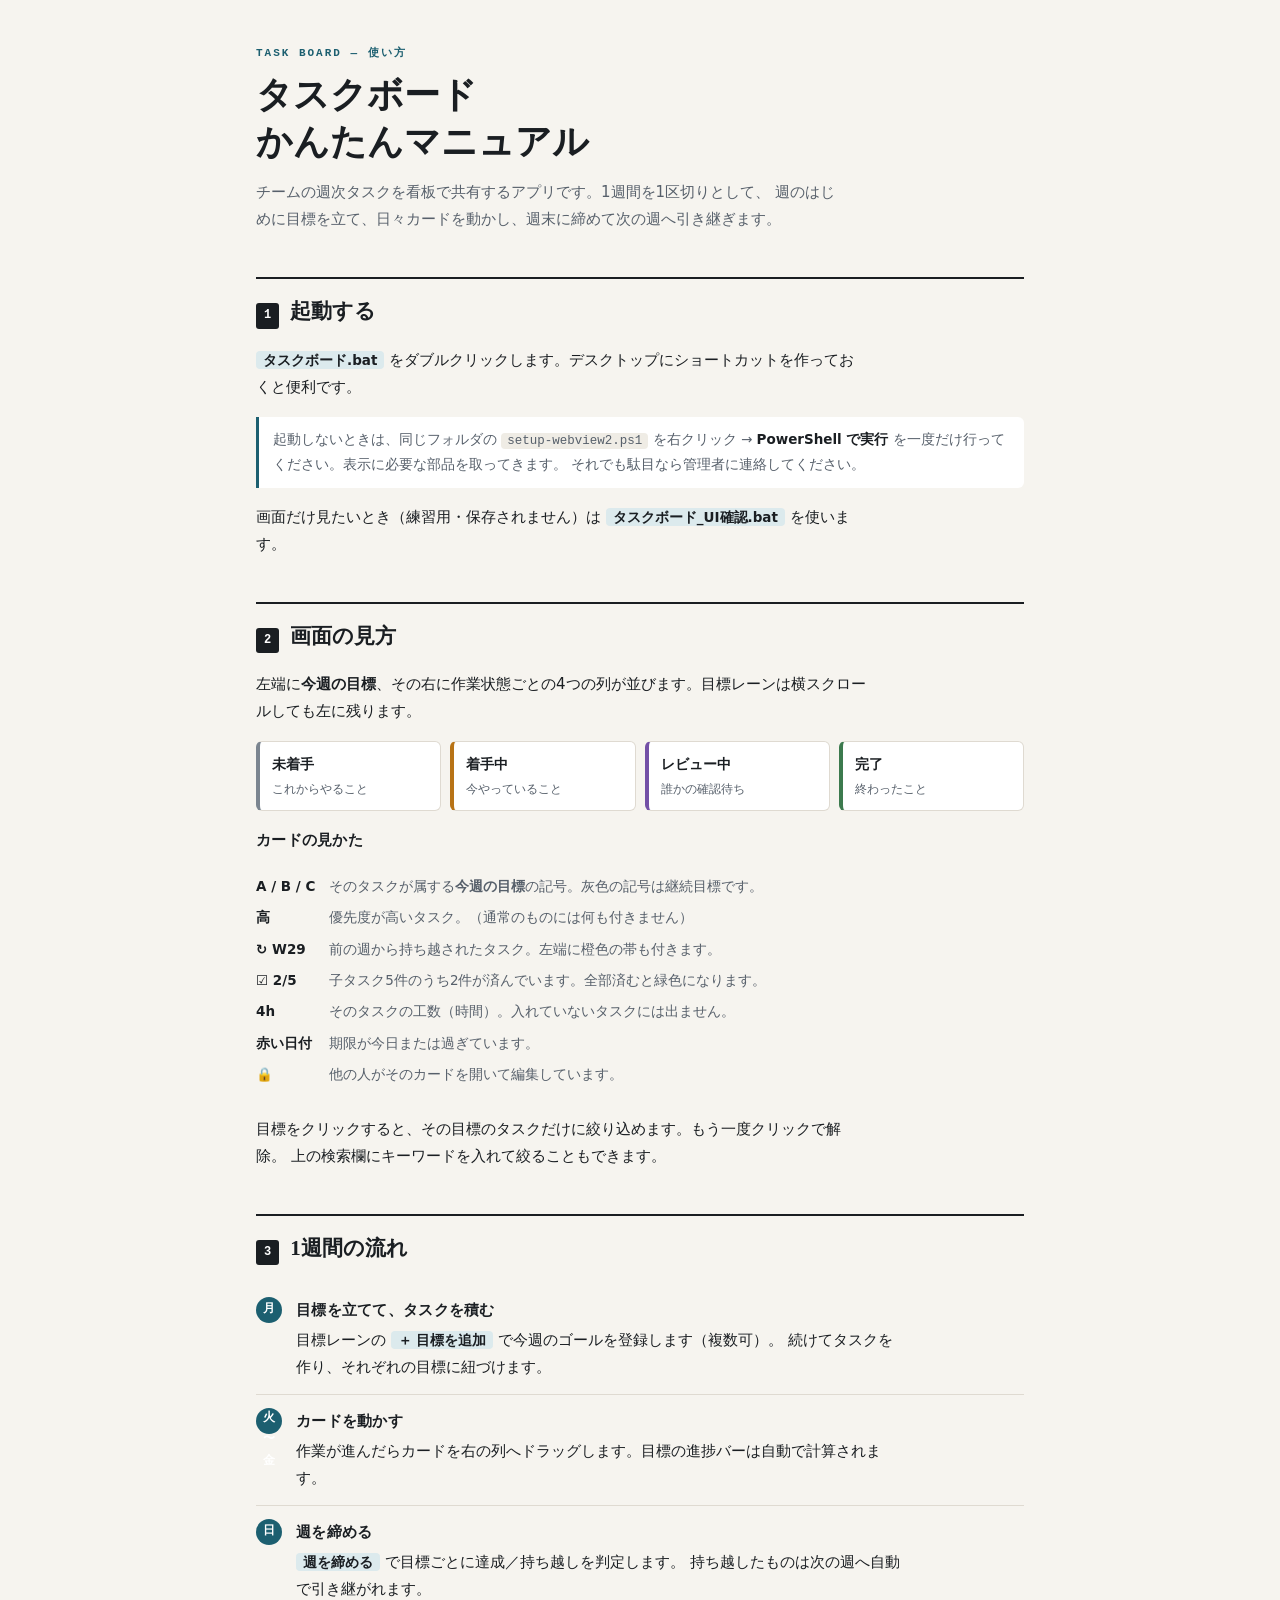
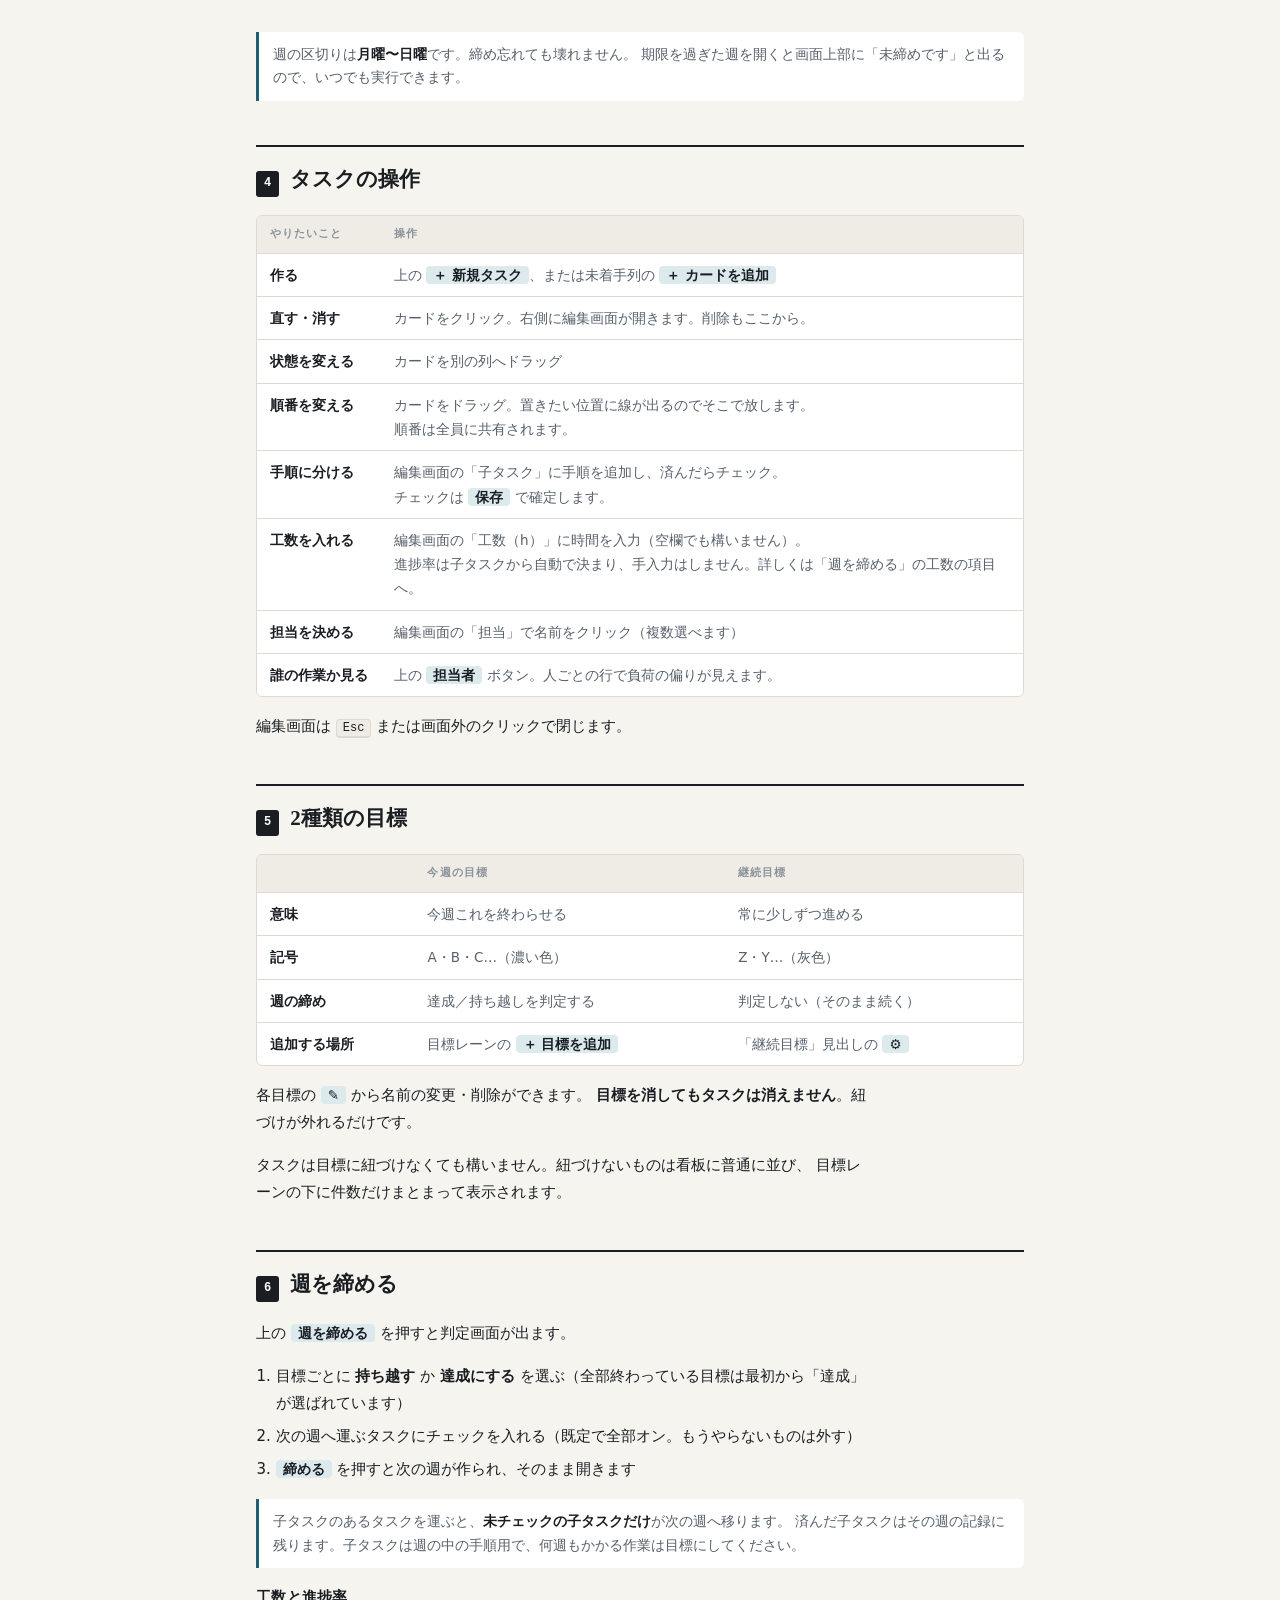
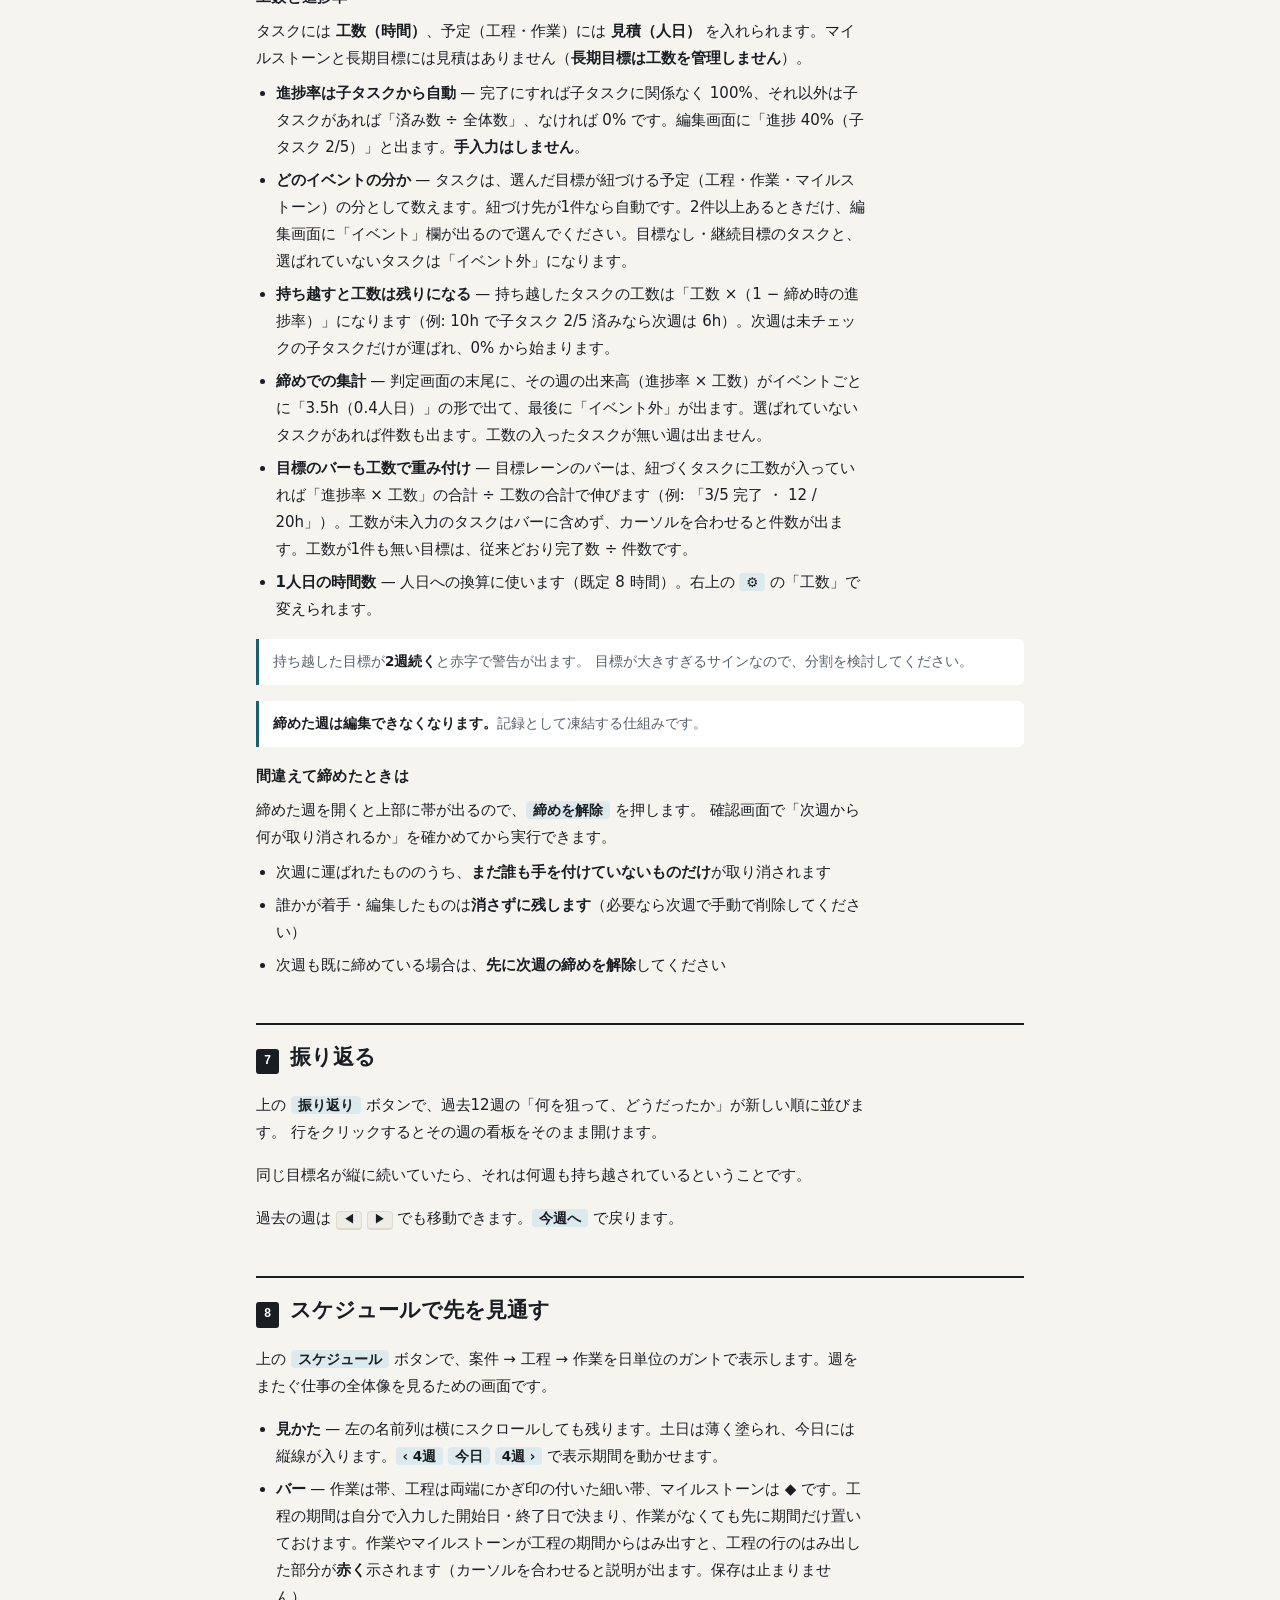
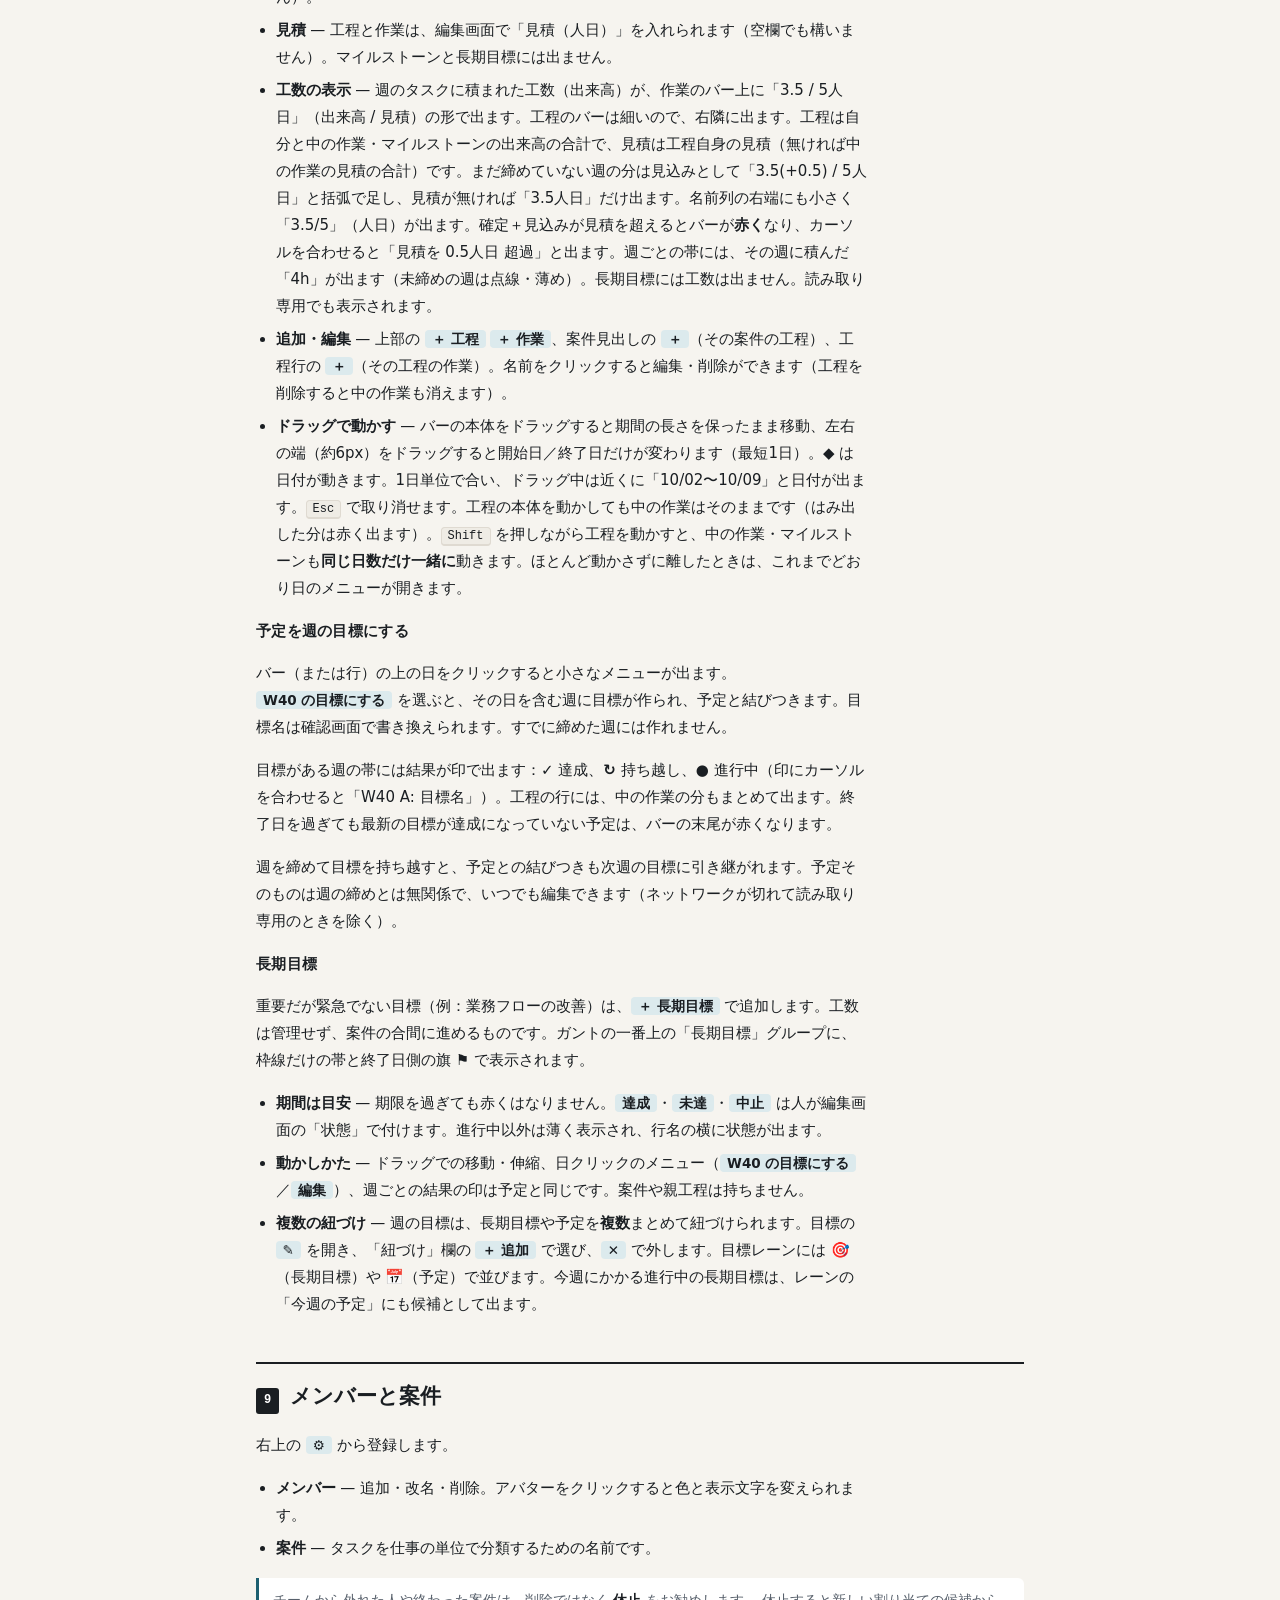
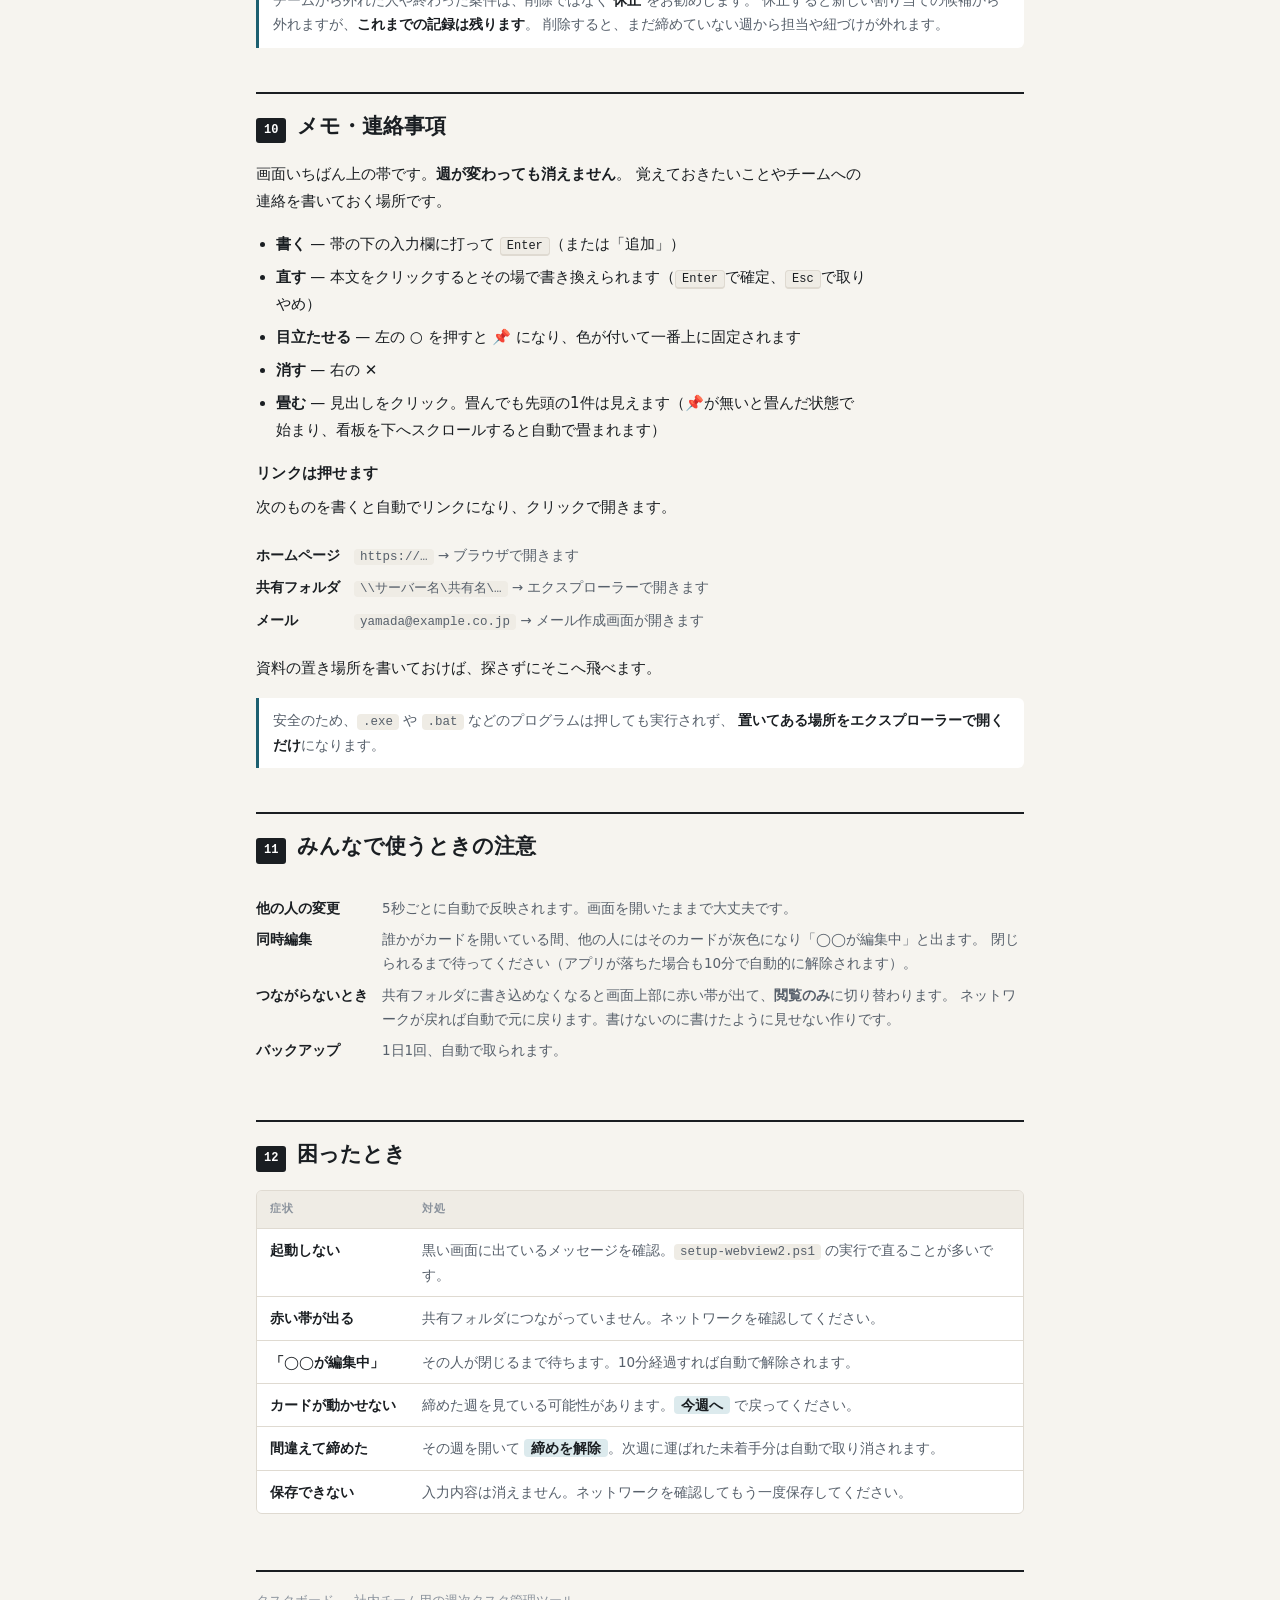
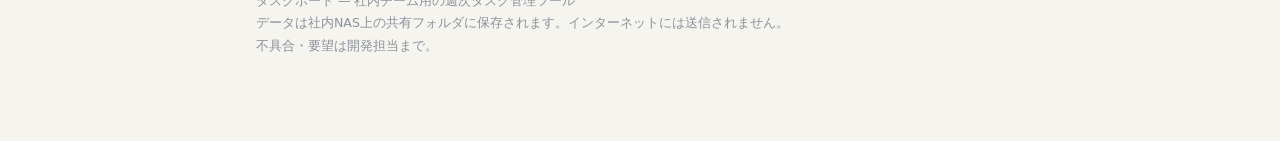
==== commit 9e62456c: "目標バーを工数で重み付けし、ガントに出来高/見積・見込み・超過を表示する Co-Authored-By: Claude Sonnet 5.5 <noreply@anthropic.com>" ====
--- a/マニュアル.html
+++ b/マニュアル.html
@@ -221,6 +221,7 @@
         <li><b>どのイベントの分か</b> — タスクは、選んだ目標が紐づける予定（工程・作業・マイルストーン）の分として数えます。紐づけ先が1件なら自動です。2件以上あるときだけ、編集画面に「イベント」欄が出るので選んでください。目標なし・継続目標のタスクと、選ばれていないタスクは「イベント外」になります。</li>
         <li><b>持ち越すと工数は残りになる</b> — 持ち越したタスクの工数は「工数 ×（1 − 締め時の進捗率）」になります（例: 10h で子タスク 2/5 済みなら次週は 6h）。次週は未チェックの子タスクだけが運ばれ、0% から始まります。</li>
         <li><b>締めでの集計</b> — 判定画面の末尾に、その週の出来高（進捗率 × 工数）がイベントごとに「3.5h（0.4人日）」の形で出て、最後に「イベント外」が出ます。選ばれていないタスクがあれば件数も出ます。工数の入ったタスクが無い週は出ません。</li>
+        <li><b>目標のバーも工数で重み付け</b> — 目標レーンのバーは、紐づくタスクに工数が入っていれば「進捗率 × 工数」の合計 ÷ 工数の合計で伸びます（例: 「3/5 完了 ・ 12 / 20h」）。工数が未入力のタスクはバーに含めず、カーソルを合わせると件数が出ます。工数が1件も無い目標は、従来どおり完了数 ÷ 件数です。</li>
         <li><b>1人日の時間数</b> — 人日への換算に使います（既定 8 時間）。右上の <span class="ui">⚙</span> の「工数」で変えられます。</li>
       </ul>
     </div>
@@ -258,6 +259,7 @@
       <li><b>見かた</b> — 左の名前列は横にスクロールしても残ります。土日は薄く塗られ、今日には縦線が入ります。<span class="ui">‹ 4週</span> <span class="ui">今日</span> <span class="ui">4週 ›</span> で表示期間を動かせます。</li>
       <li><b>バー</b> — 作業は帯、工程は両端にかぎ印の付いた細い帯、マイルストーンは ◆ です。工程の期間は自分で入力した開始日・終了日で決まり、作業がなくても先に期間だけ置いておけます。作業やマイルストーンが工程の期間からはみ出すと、工程の行のはみ出した部分が<b>赤く</b>示されます（カーソルを合わせると説明が出ます。保存は止まりません）。</li>
       <li><b>見積</b> — 工程と作業は、編集画面で「見積（人日）」を入れられます（空欄でも構いません）。マイルストーンと長期目標には出ません。</li>
+      <li><b>工数の表示</b> — 週のタスクに積まれた工数（出来高）が、作業のバー上に「3.5 / 5人日」（出来高 / 見積）の形で出ます。工程のバーは細いので、右隣に出ます。工程は自分と中の作業・マイルストーンの出来高の合計で、見積は工程自身の見積（無ければ中の作業の見積の合計）です。まだ締めていない週の分は見込みとして「3.5(+0.5) / 5人日」と括弧で足し、見積が無ければ「3.5人日」だけ出ます。名前列の右端にも小さく「3.5/5」（人日）が出ます。確定＋見込みが見積を超えるとバーが<b>赤く</b>なり、カーソルを合わせると「見積を 0.5人日 超過」と出ます。週ごとの帯には、その週に積んだ「4h」が出ます（未締めの週は点線・薄め）。長期目標には工数は出ません。読み取り専用でも表示されます。</li>
       <li><b>追加・編集</b> — 上部の <span class="ui">＋ 工程</span> <span class="ui">＋ 作業</span>、案件見出しの <span class="ui">＋</span>（その案件の工程）、工程行の <span class="ui">＋</span>（その工程の作業）。名前をクリックすると編集・削除ができます（工程を削除すると中の作業も消えます）。</li>
       <li><b>ドラッグで動かす</b> — バーの本体をドラッグすると期間の長さを保ったまま移動、左右の端（約6px）をドラッグすると開始日／終了日だけが変わります（最短1日）。◆ は日付が動きます。1日単位で合い、ドラッグ中は近くに「10/02〜10/09」と日付が出ます。<kbd>Esc</kbd> で取り消せます。工程の本体を動かしても中の作業はそのままです（はみ出した分は赤く出ます）。<kbd>Shift</kbd> を押しながら工程を動かすと、中の作業・マイルストーンも<b>同じ日数だけ一緒に</b>動きます。ほとんど動かさずに離したときは、これまでどおり日のメニューが開きます。</li>
     </ul>
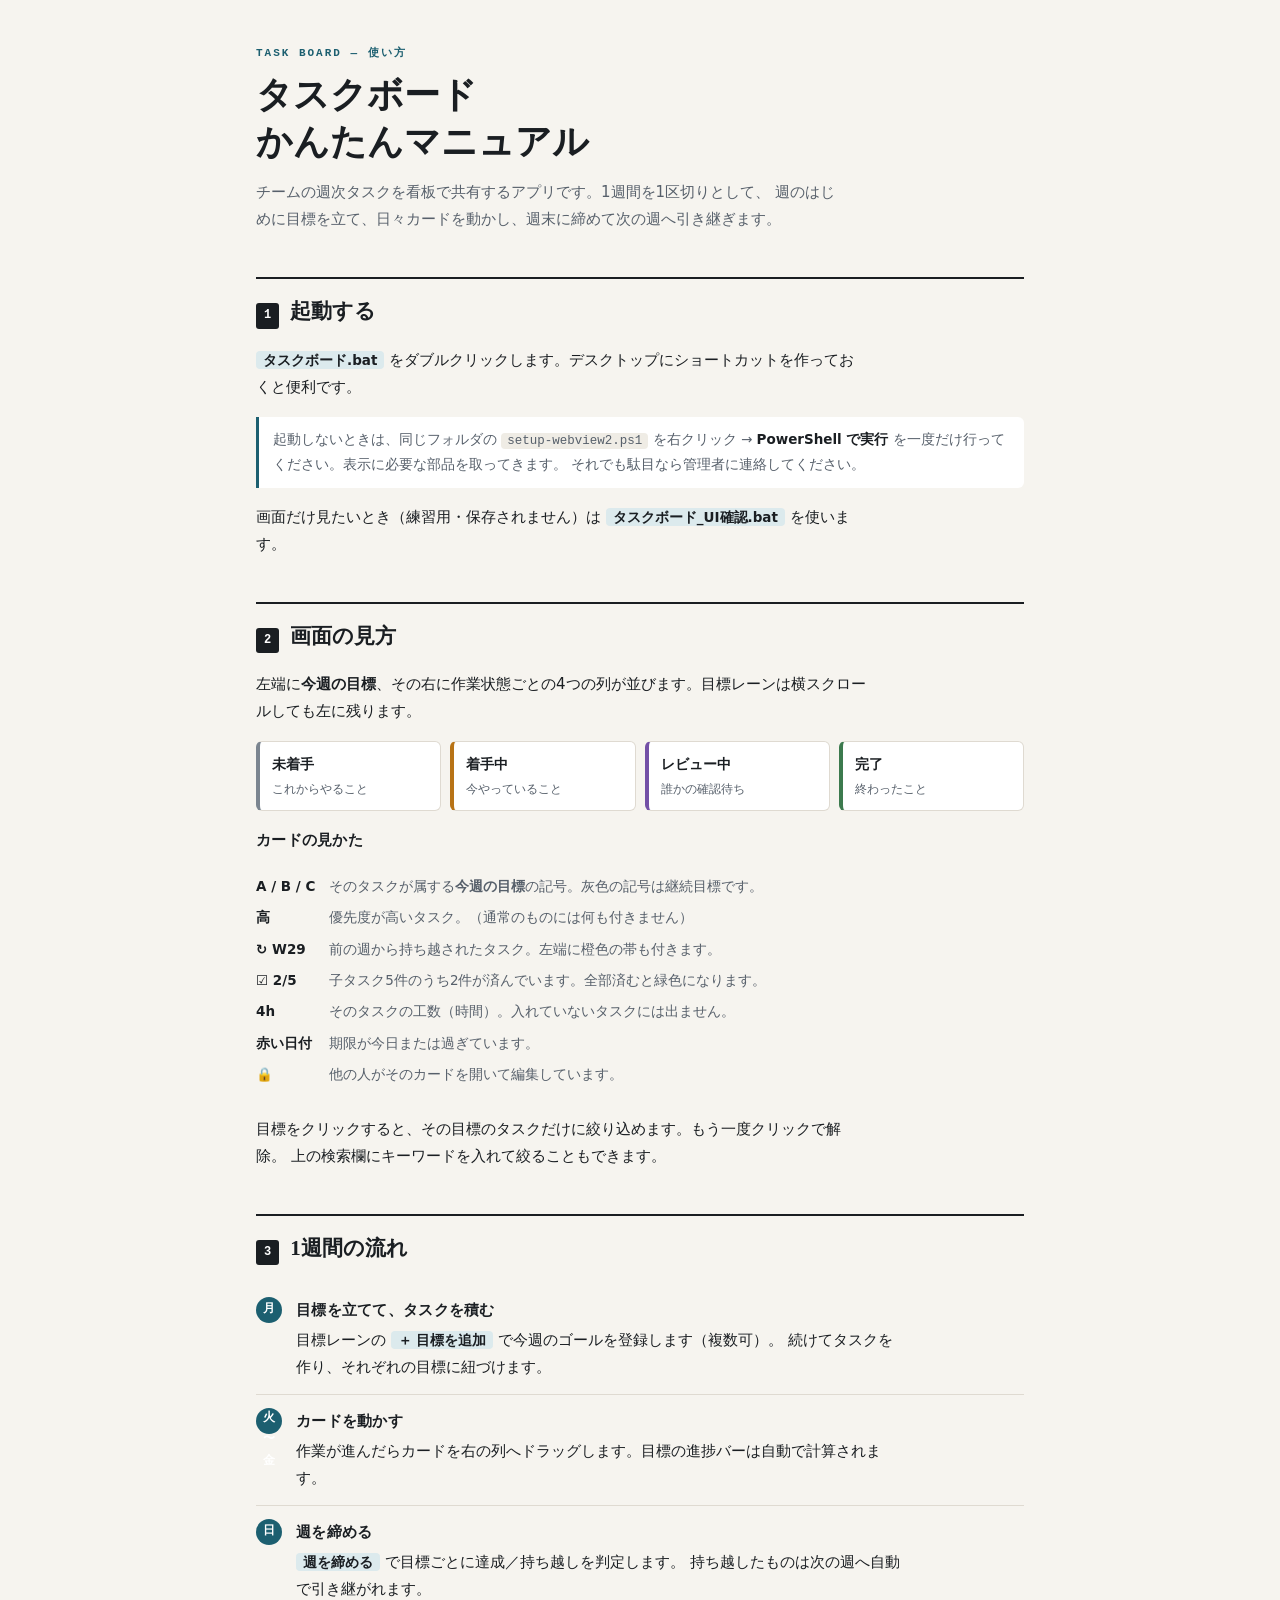
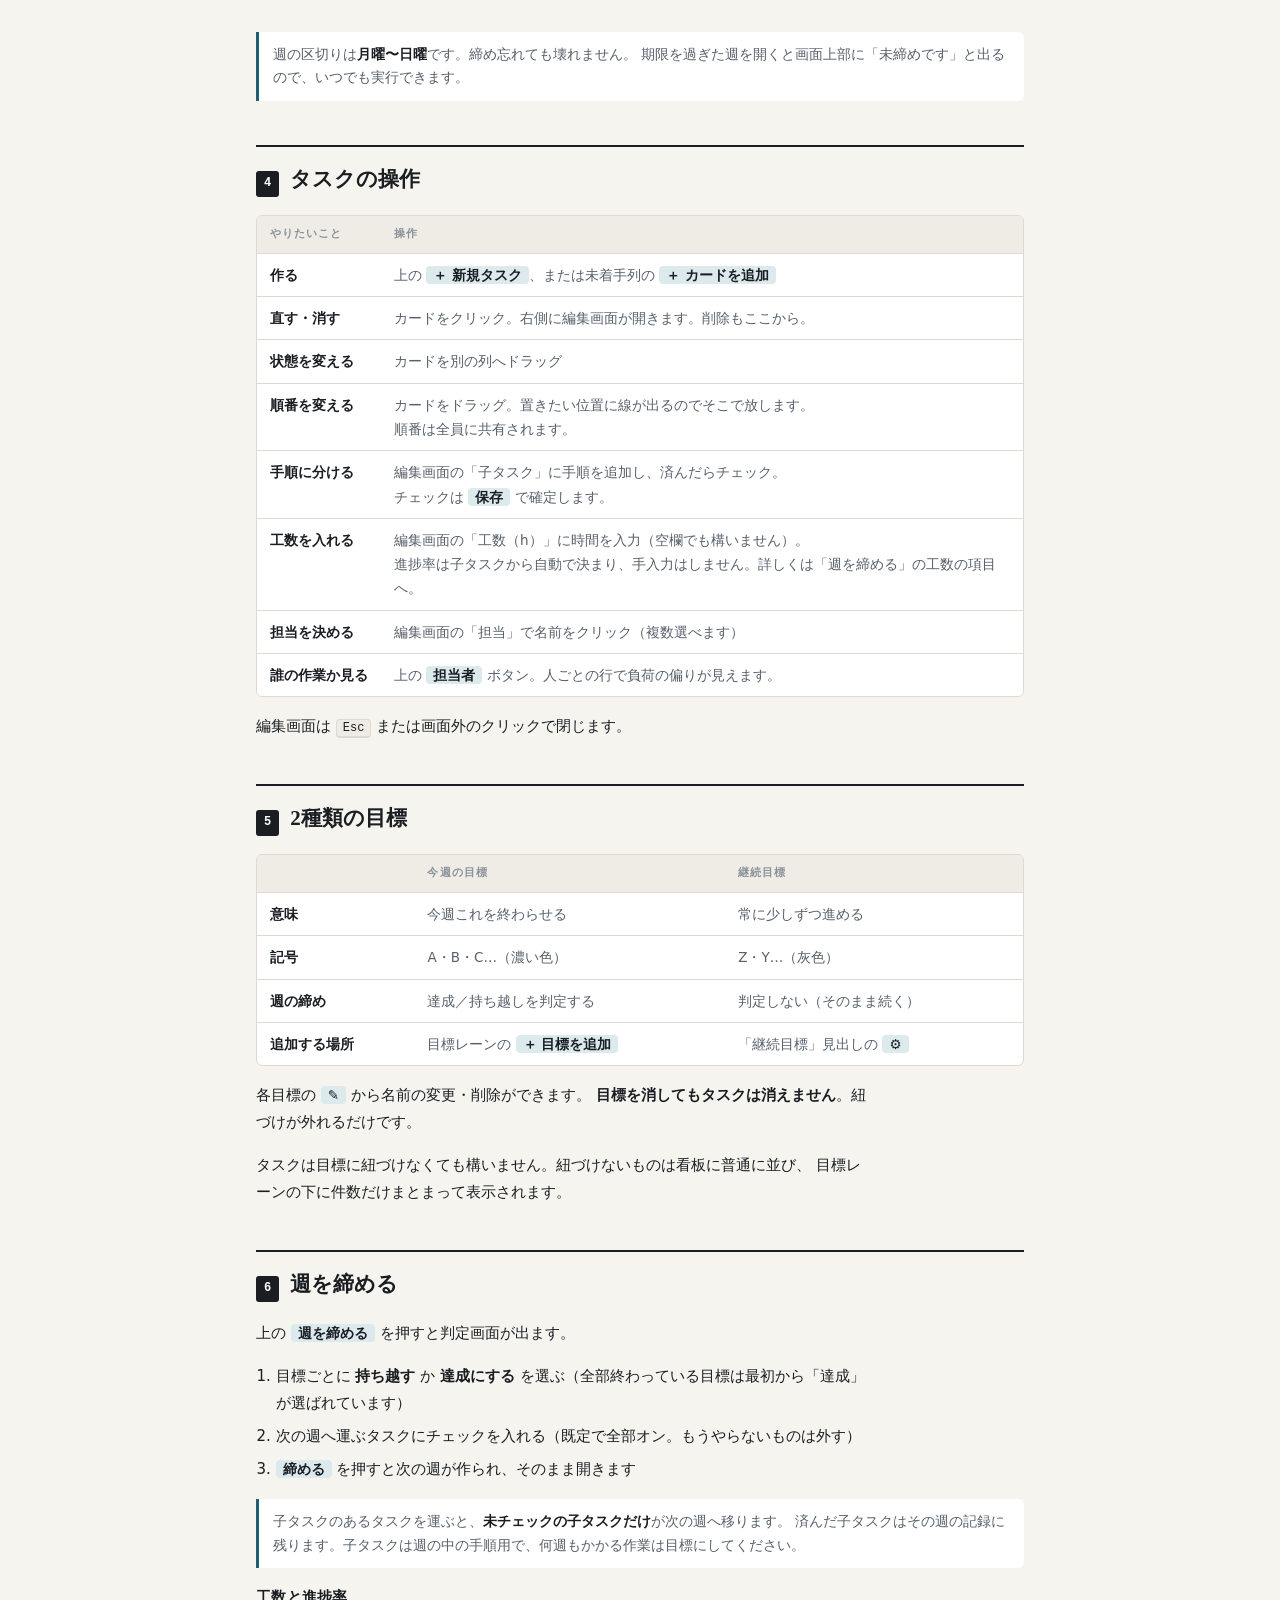
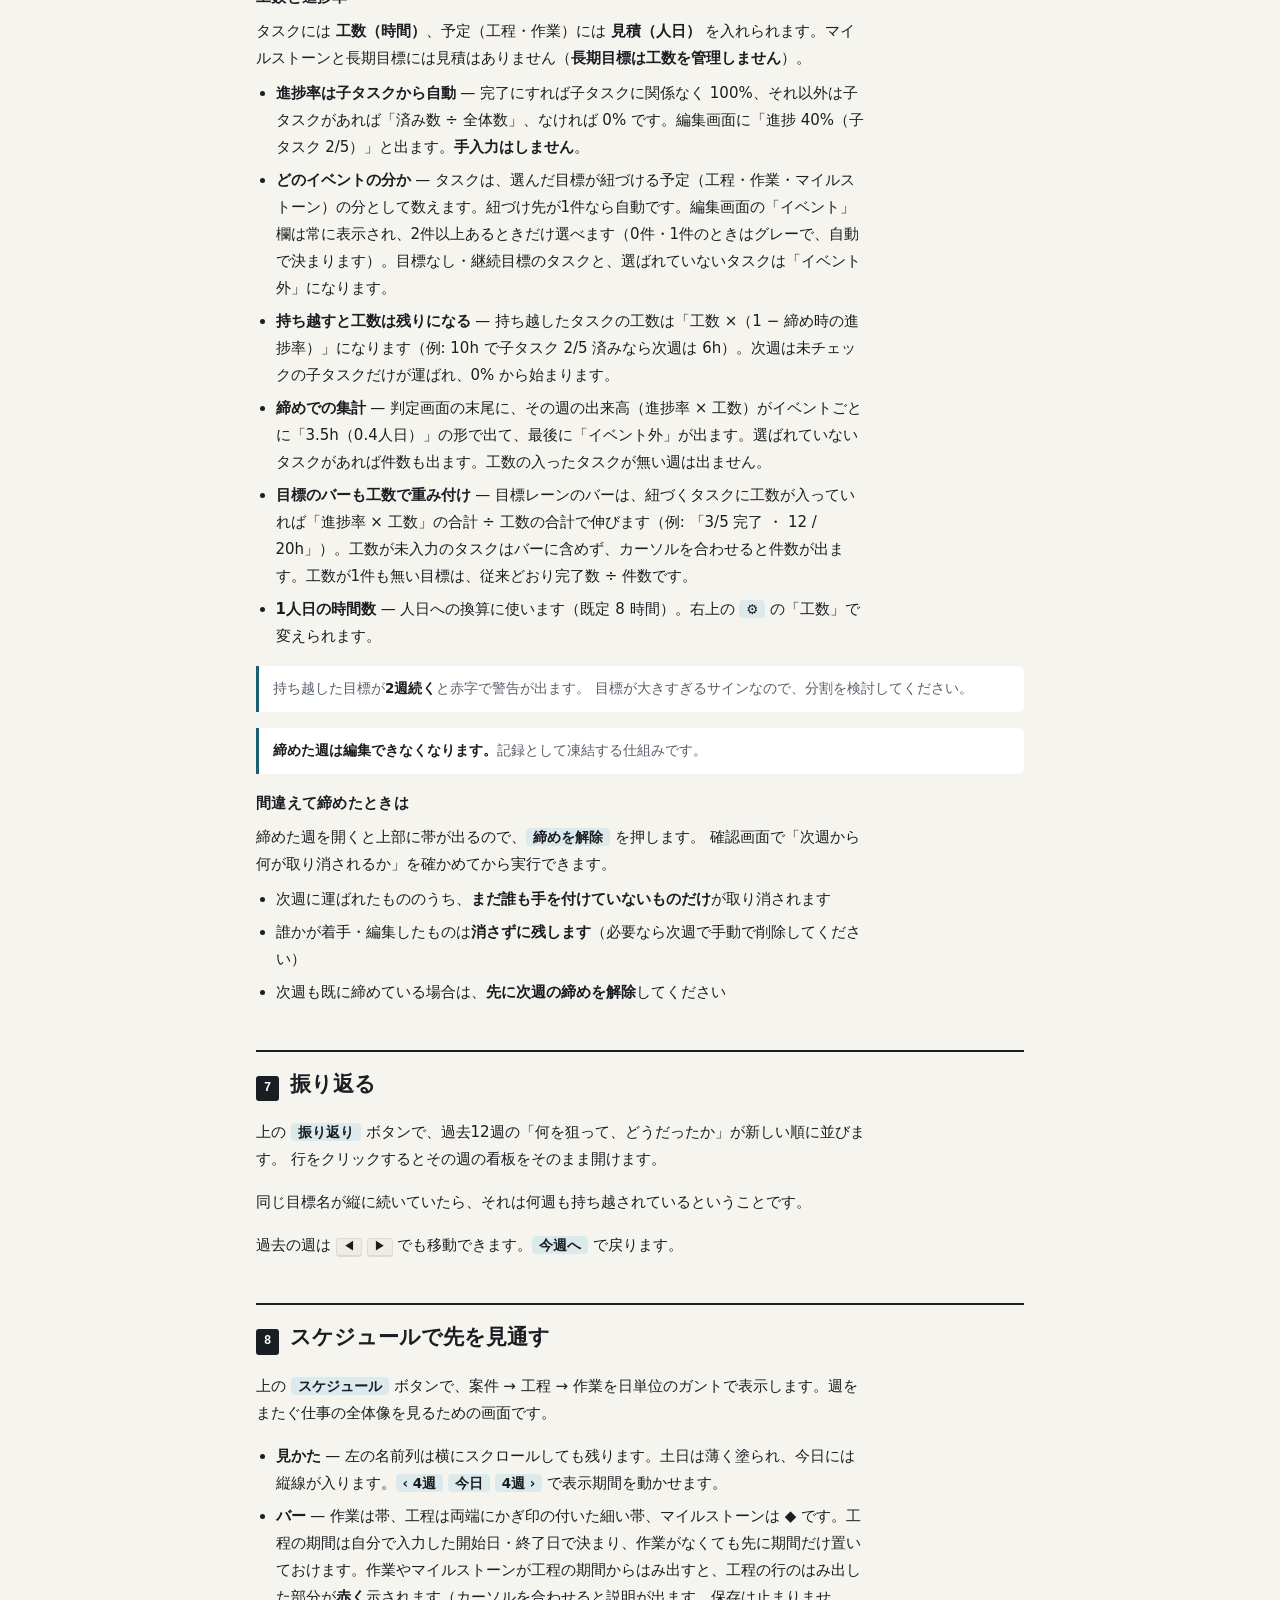
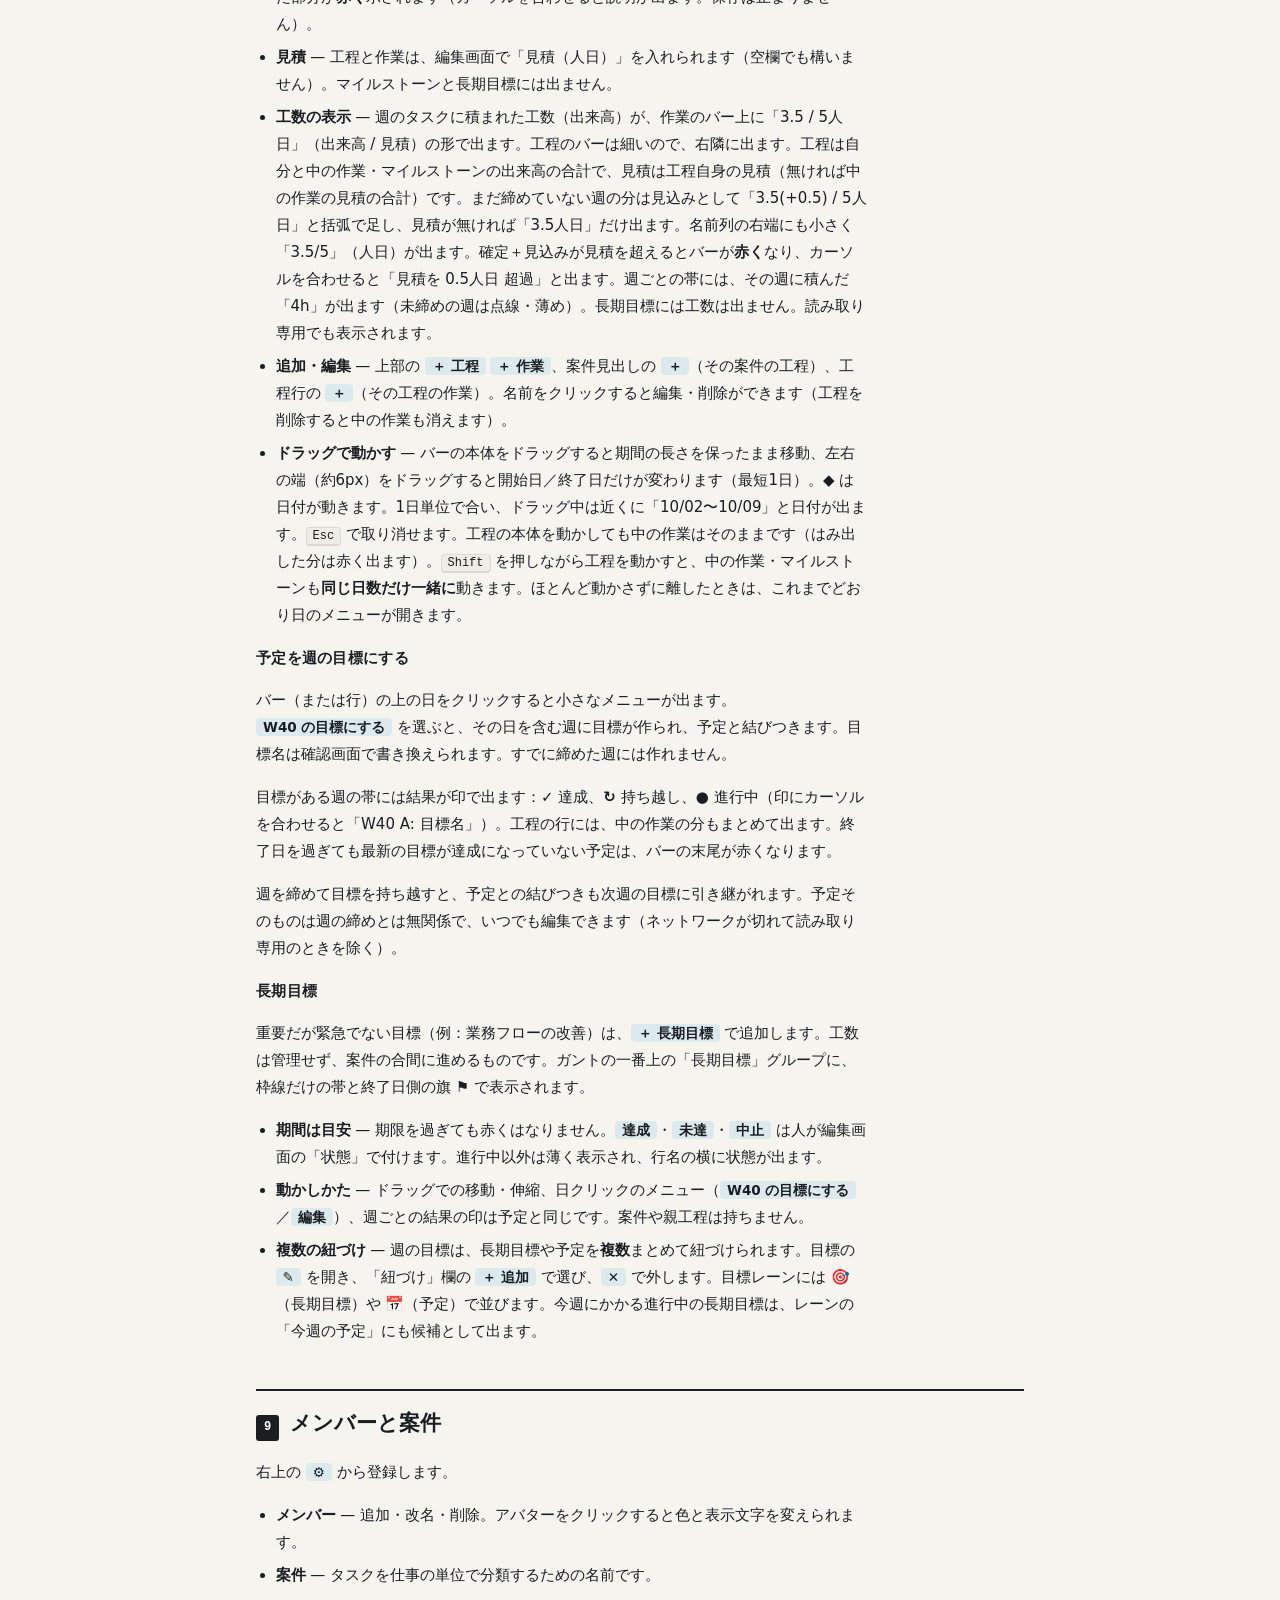
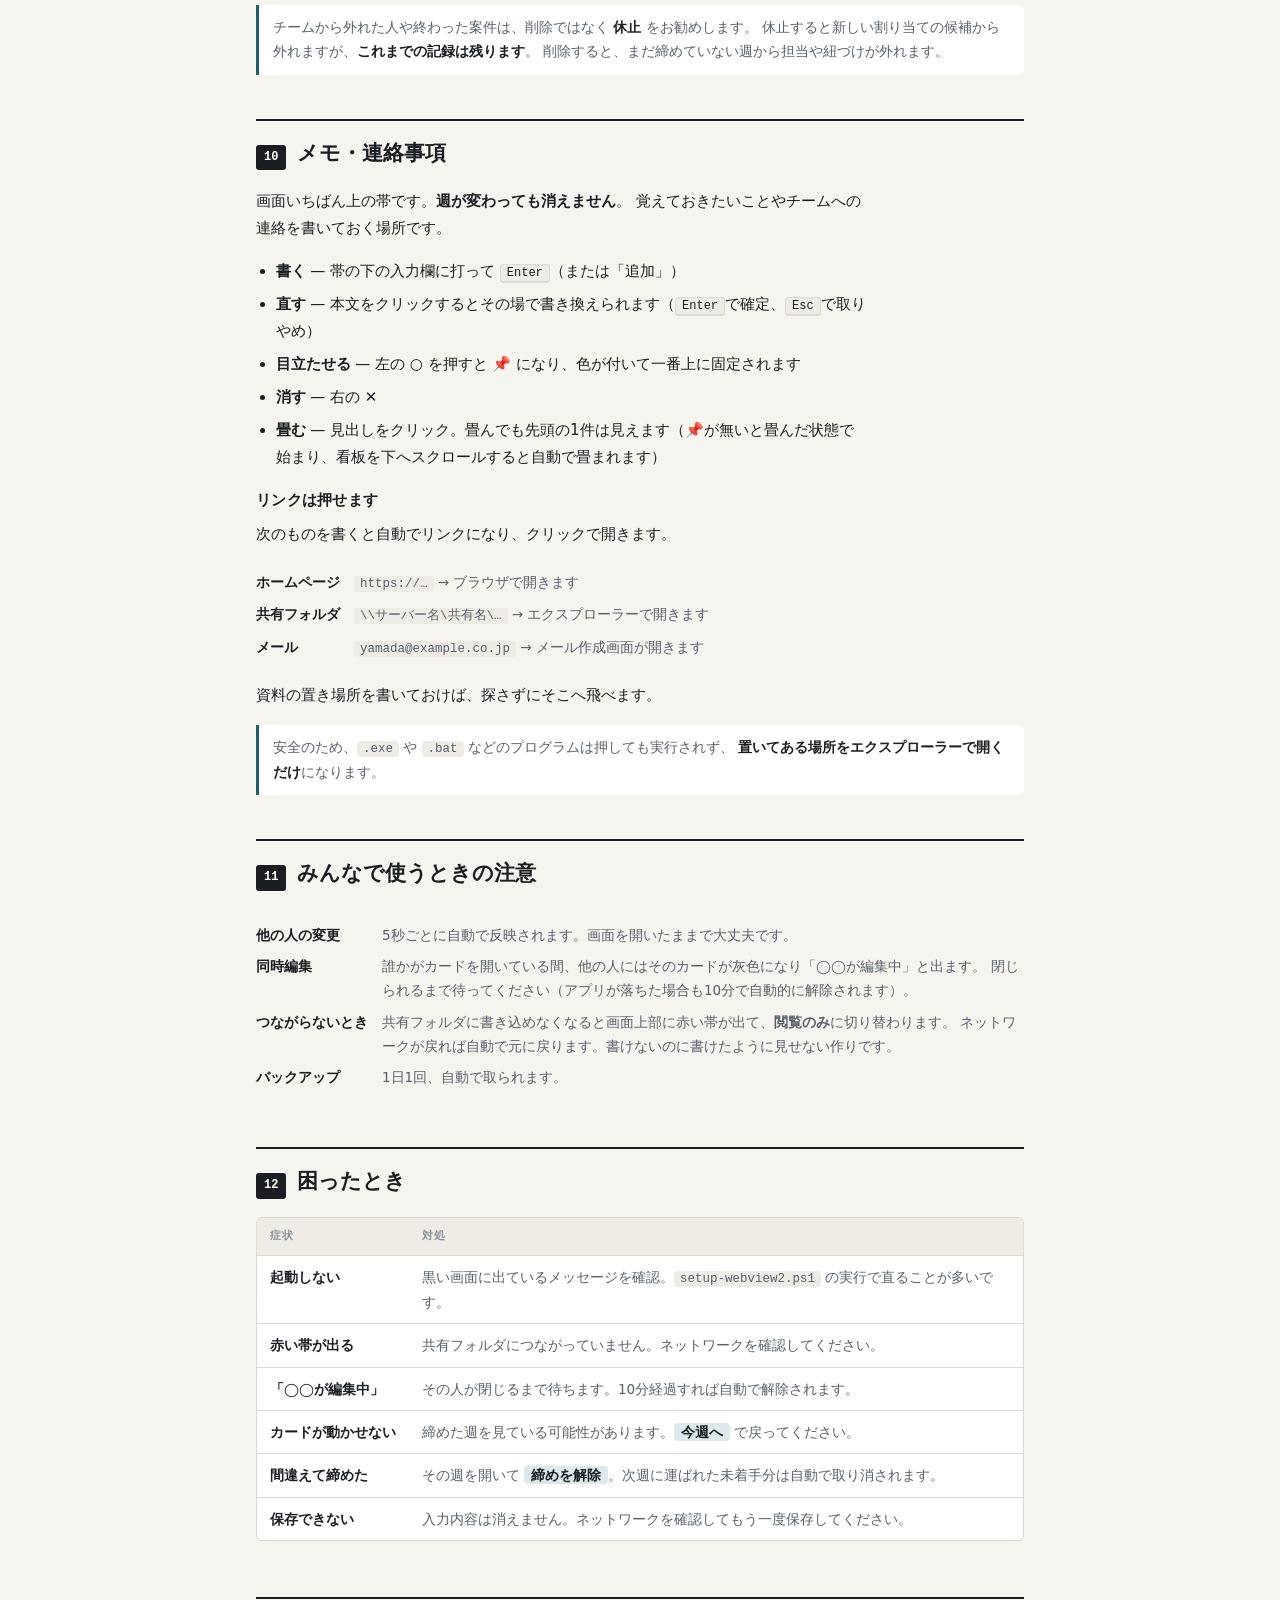
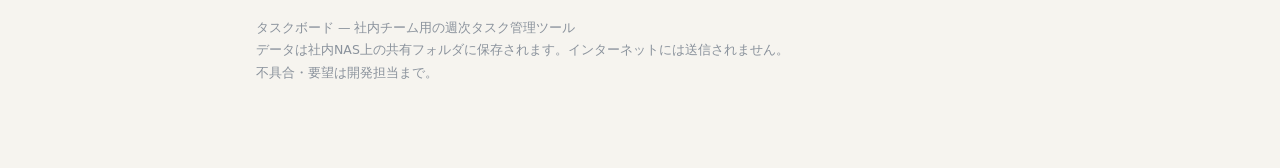
==== commit 7a5a93ce: "タスク編集のイベント欄を常に表示し、予定が複数のときだけ選べるようにする 候補0件は「なし（イベント外）」、1件は予定名（自動）をグレーで表示し、 2件以上のときだけ操作可能にした。ヒント文を追加し、" ====
--- a/マニュアル.html
+++ b/マニュアル.html
@@ -218,7 +218,7 @@
       <p>タスクには <b>工数（時間）</b>、予定（工程・作業）には <b>見積（人日）</b> を入れられます。マイルストーンと長期目標には見積はありません（<b>長期目標は工数を管理しません</b>）。</p>
       <ul>
         <li><b>進捗率は子タスクから自動</b> — 完了にすれば子タスクに関係なく 100%、それ以外は子タスクがあれば「済み数 ÷ 全体数」、なければ 0% です。編集画面に「進捗 40%（子タスク 2/5）」と出ます。<b>手入力はしません</b>。</li>
-        <li><b>どのイベントの分か</b> — タスクは、選んだ目標が紐づける予定（工程・作業・マイルストーン）の分として数えます。紐づけ先が1件なら自動です。2件以上あるときだけ、編集画面に「イベント」欄が出るので選んでください。目標なし・継続目標のタスクと、選ばれていないタスクは「イベント外」になります。</li>
+        <li><b>どのイベントの分か</b> — タスクは、選んだ目標が紐づける予定（工程・作業・マイルストーン）の分として数えます。紐づけ先が1件なら自動です。編集画面の「イベント」欄は常に表示され、2件以上あるときだけ選べます（0件・1件のときはグレーで、自動で決まります）。目標なし・継続目標のタスクと、選ばれていないタスクは「イベント外」になります。</li>
         <li><b>持ち越すと工数は残りになる</b> — 持ち越したタスクの工数は「工数 ×（1 − 締め時の進捗率）」になります（例: 10h で子タスク 2/5 済みなら次週は 6h）。次週は未チェックの子タスクだけが運ばれ、0% から始まります。</li>
         <li><b>締めでの集計</b> — 判定画面の末尾に、その週の出来高（進捗率 × 工数）がイベントごとに「3.5h（0.4人日）」の形で出て、最後に「イベント外」が出ます。選ばれていないタスクがあれば件数も出ます。工数の入ったタスクが無い週は出ません。</li>
         <li><b>目標のバーも工数で重み付け</b> — 目標レーンのバーは、紐づくタスクに工数が入っていれば「進捗率 × 工数」の合計 ÷ 工数の合計で伸びます（例: 「3/5 完了 ・ 12 / 20h」）。工数が未入力のタスクはバーに含めず、カーソルを合わせると件数が出ます。工数が1件も無い目標は、従来どおり完了数 ÷ 件数です。</li>
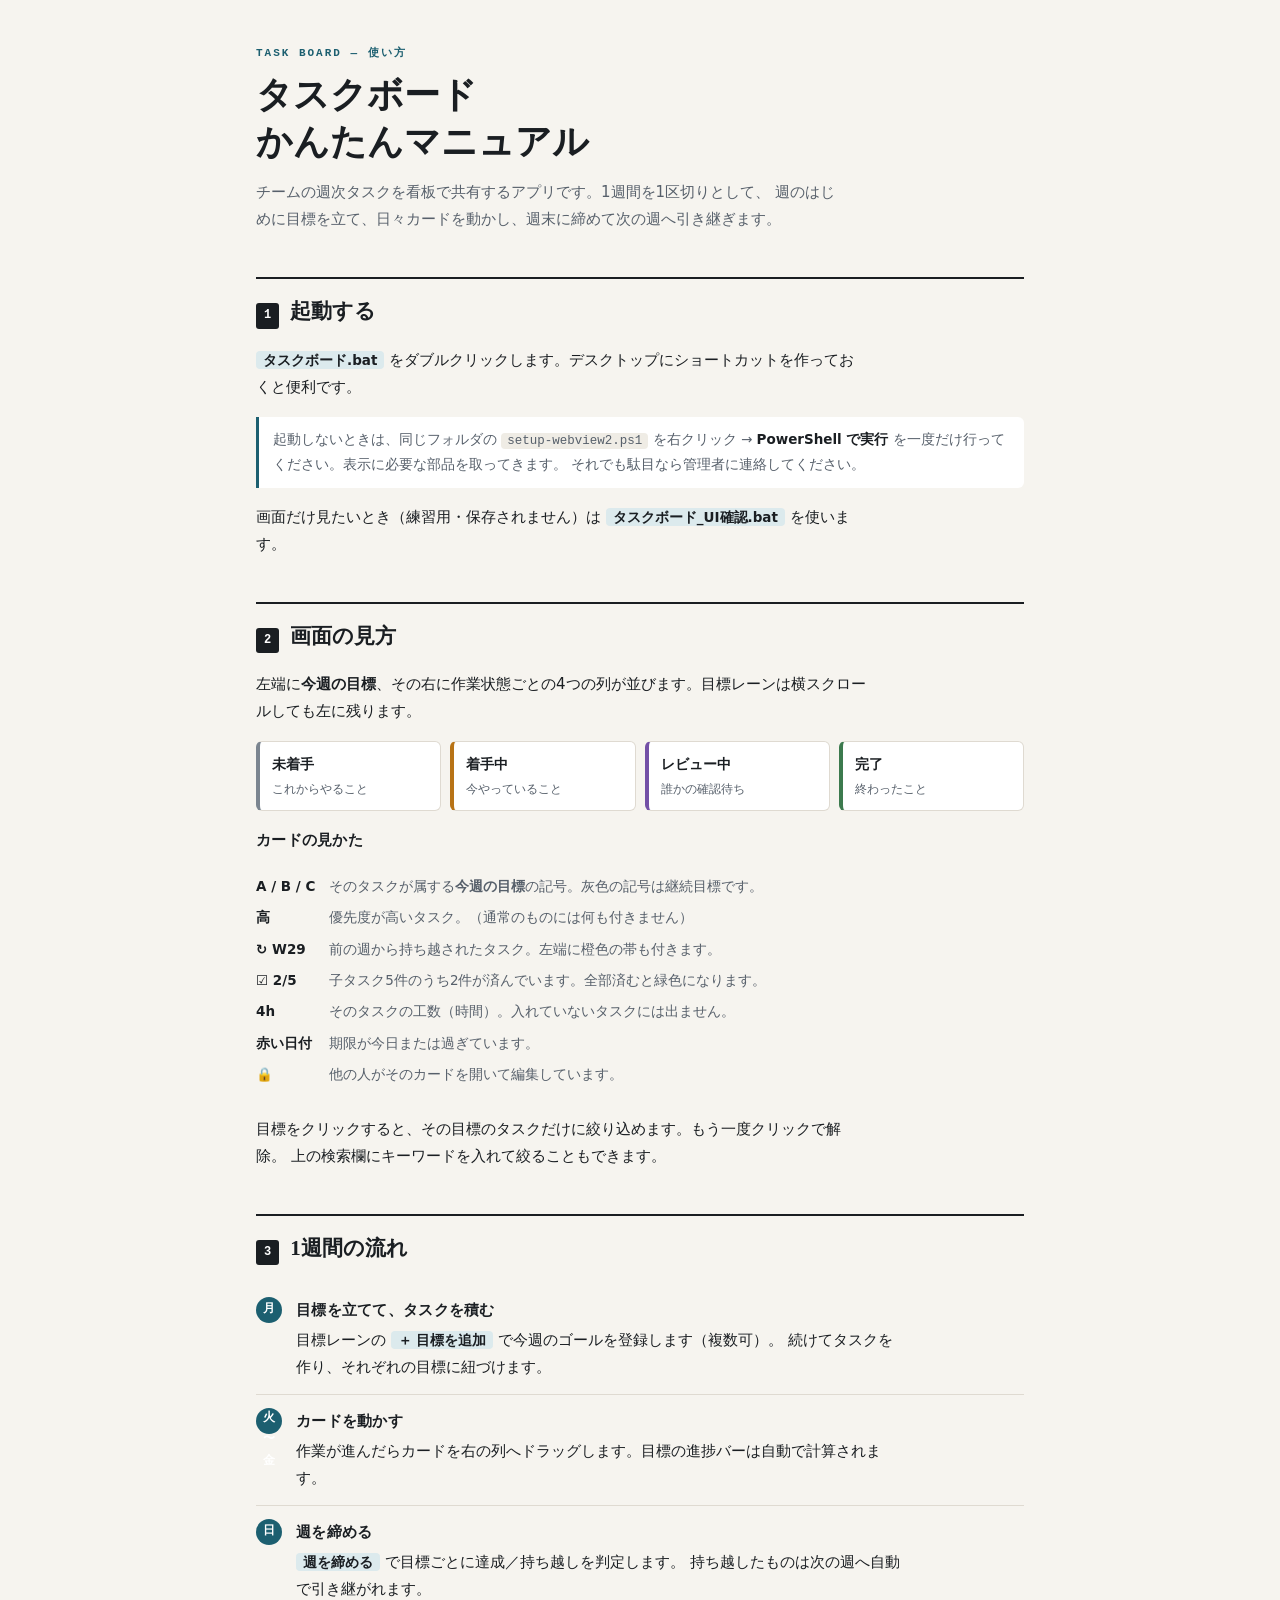
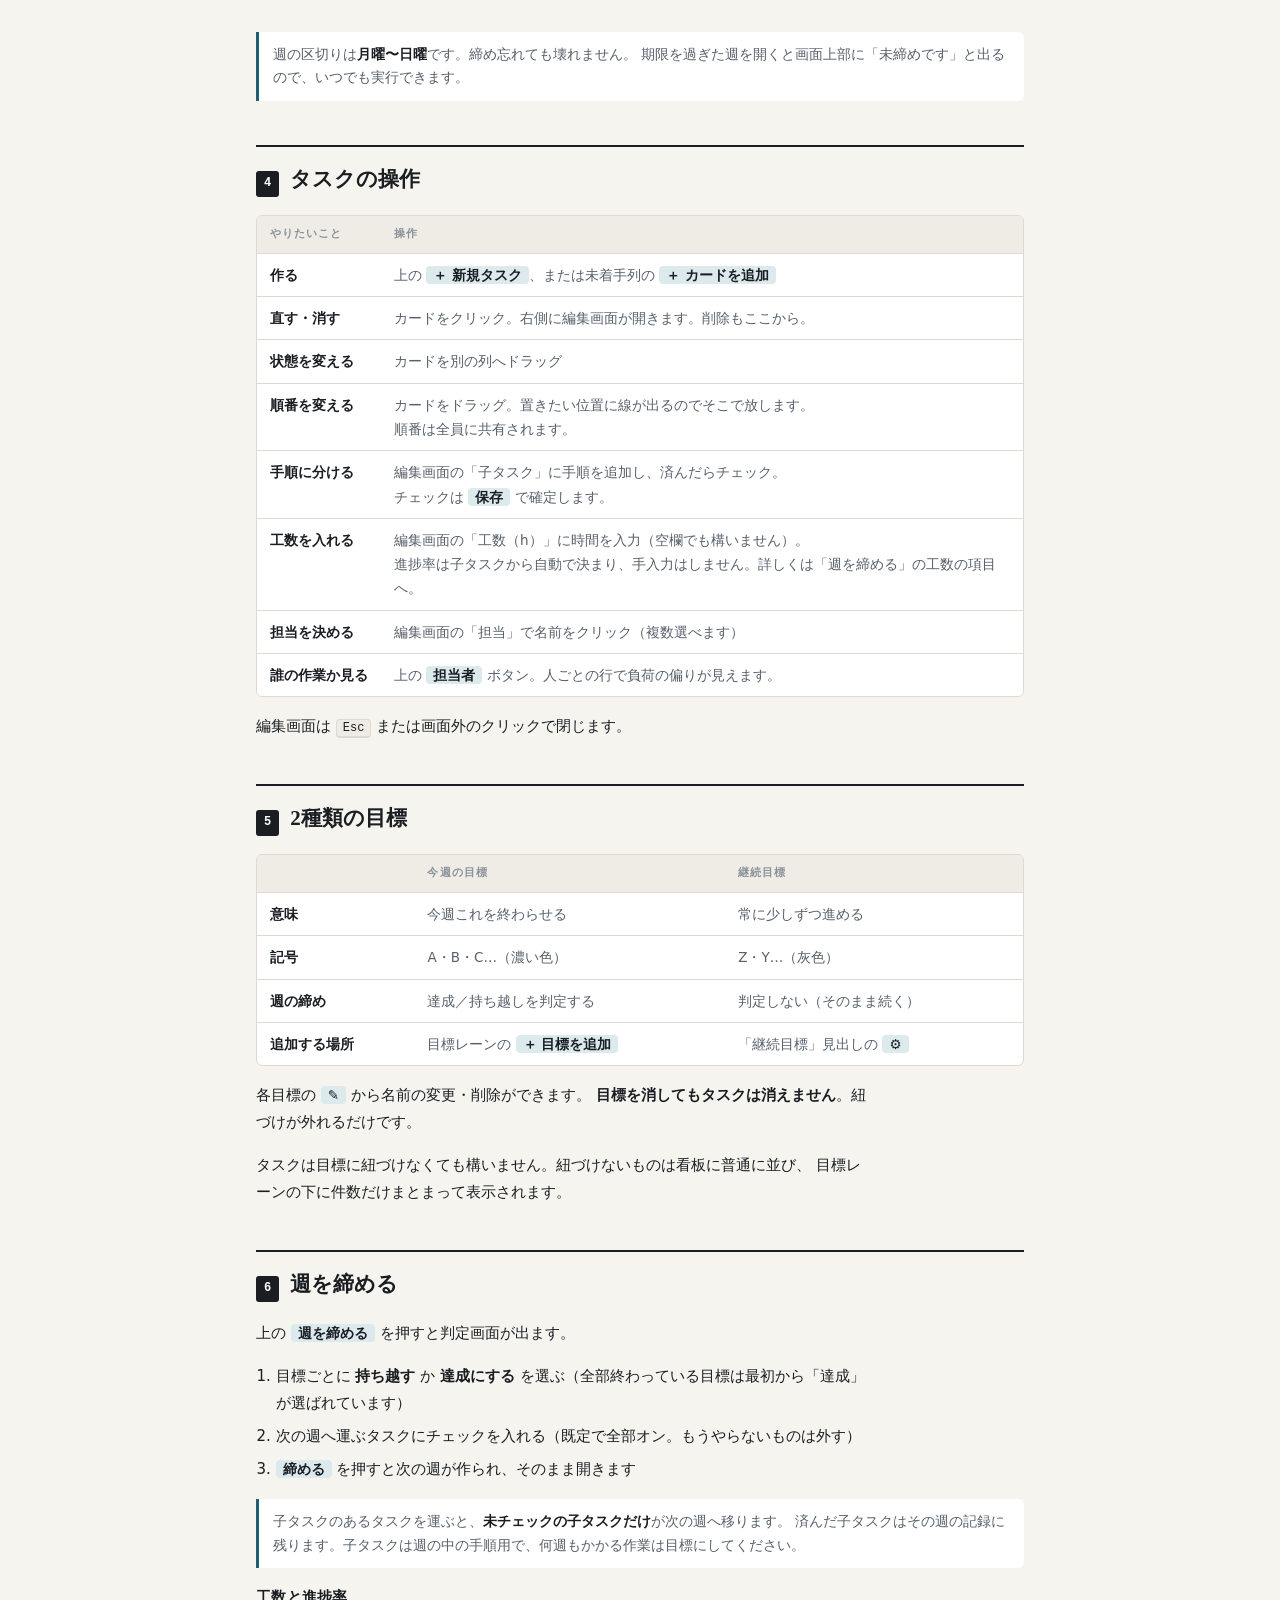
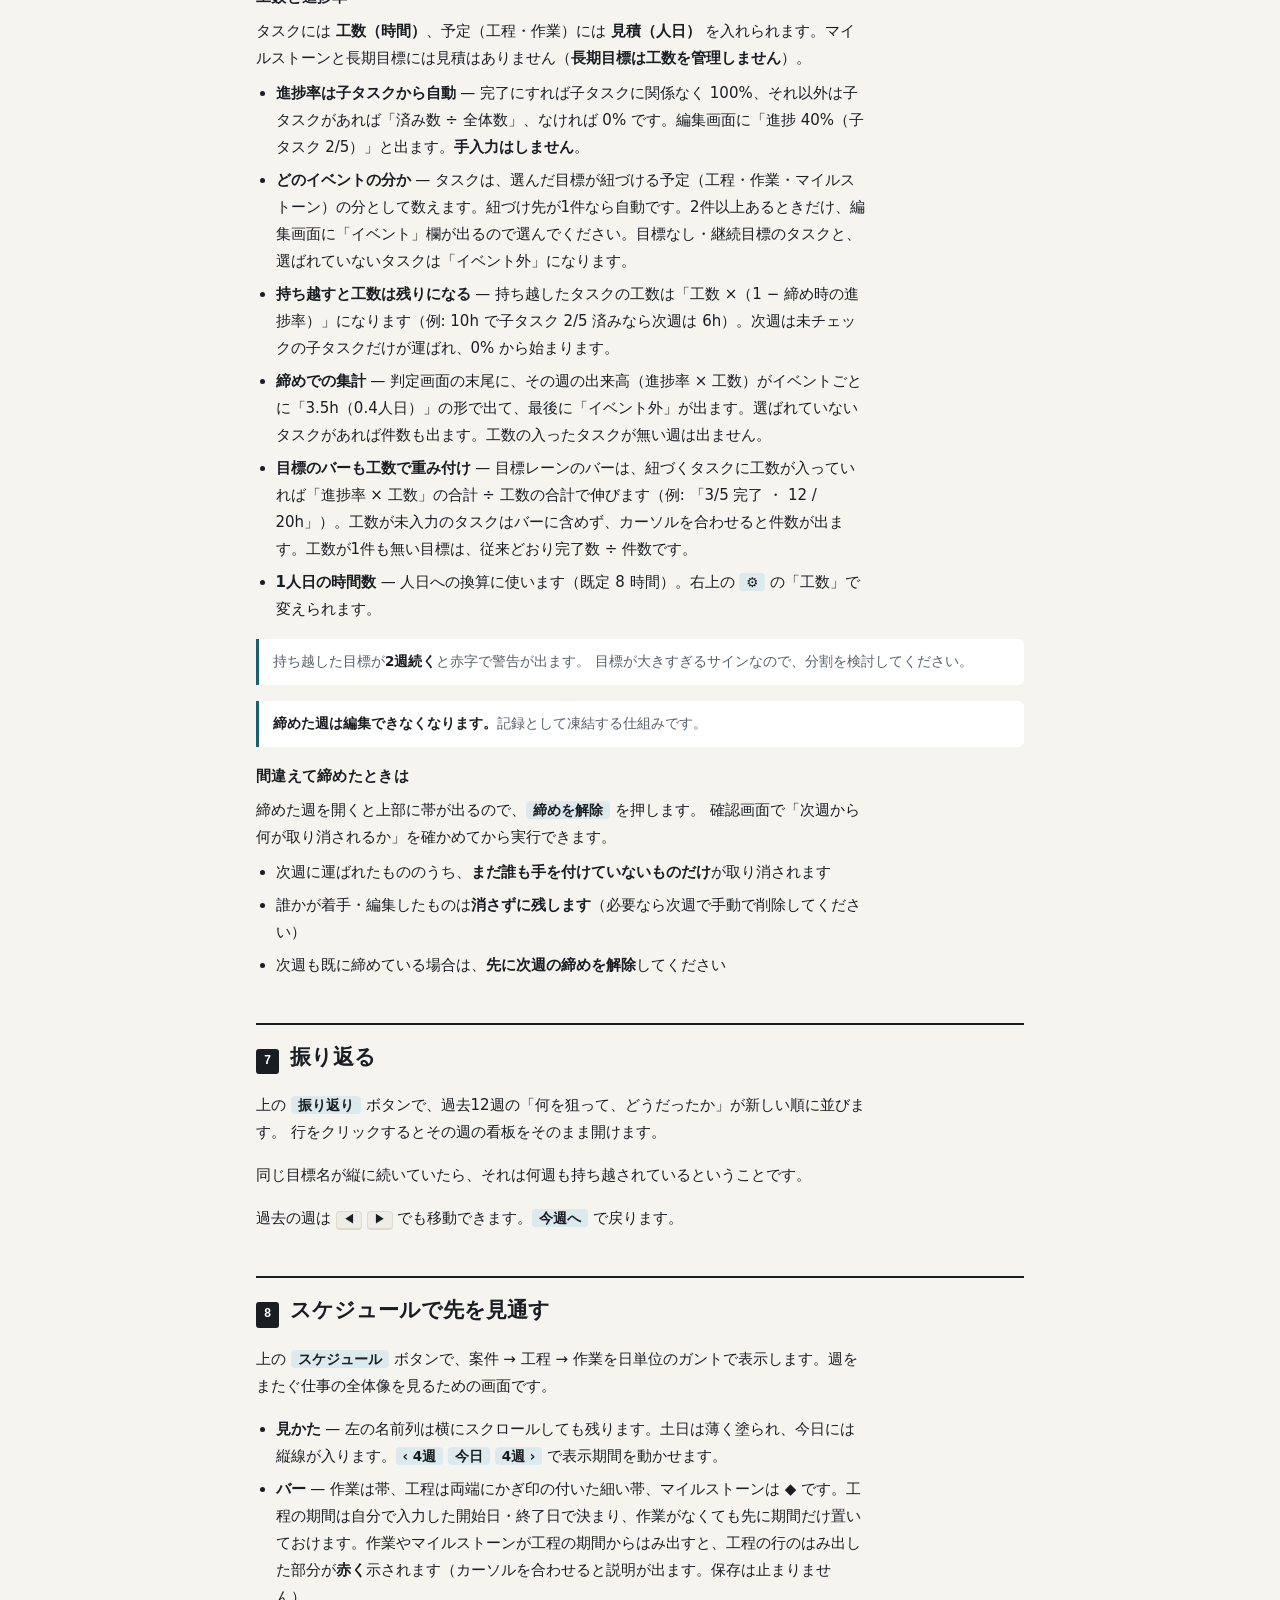
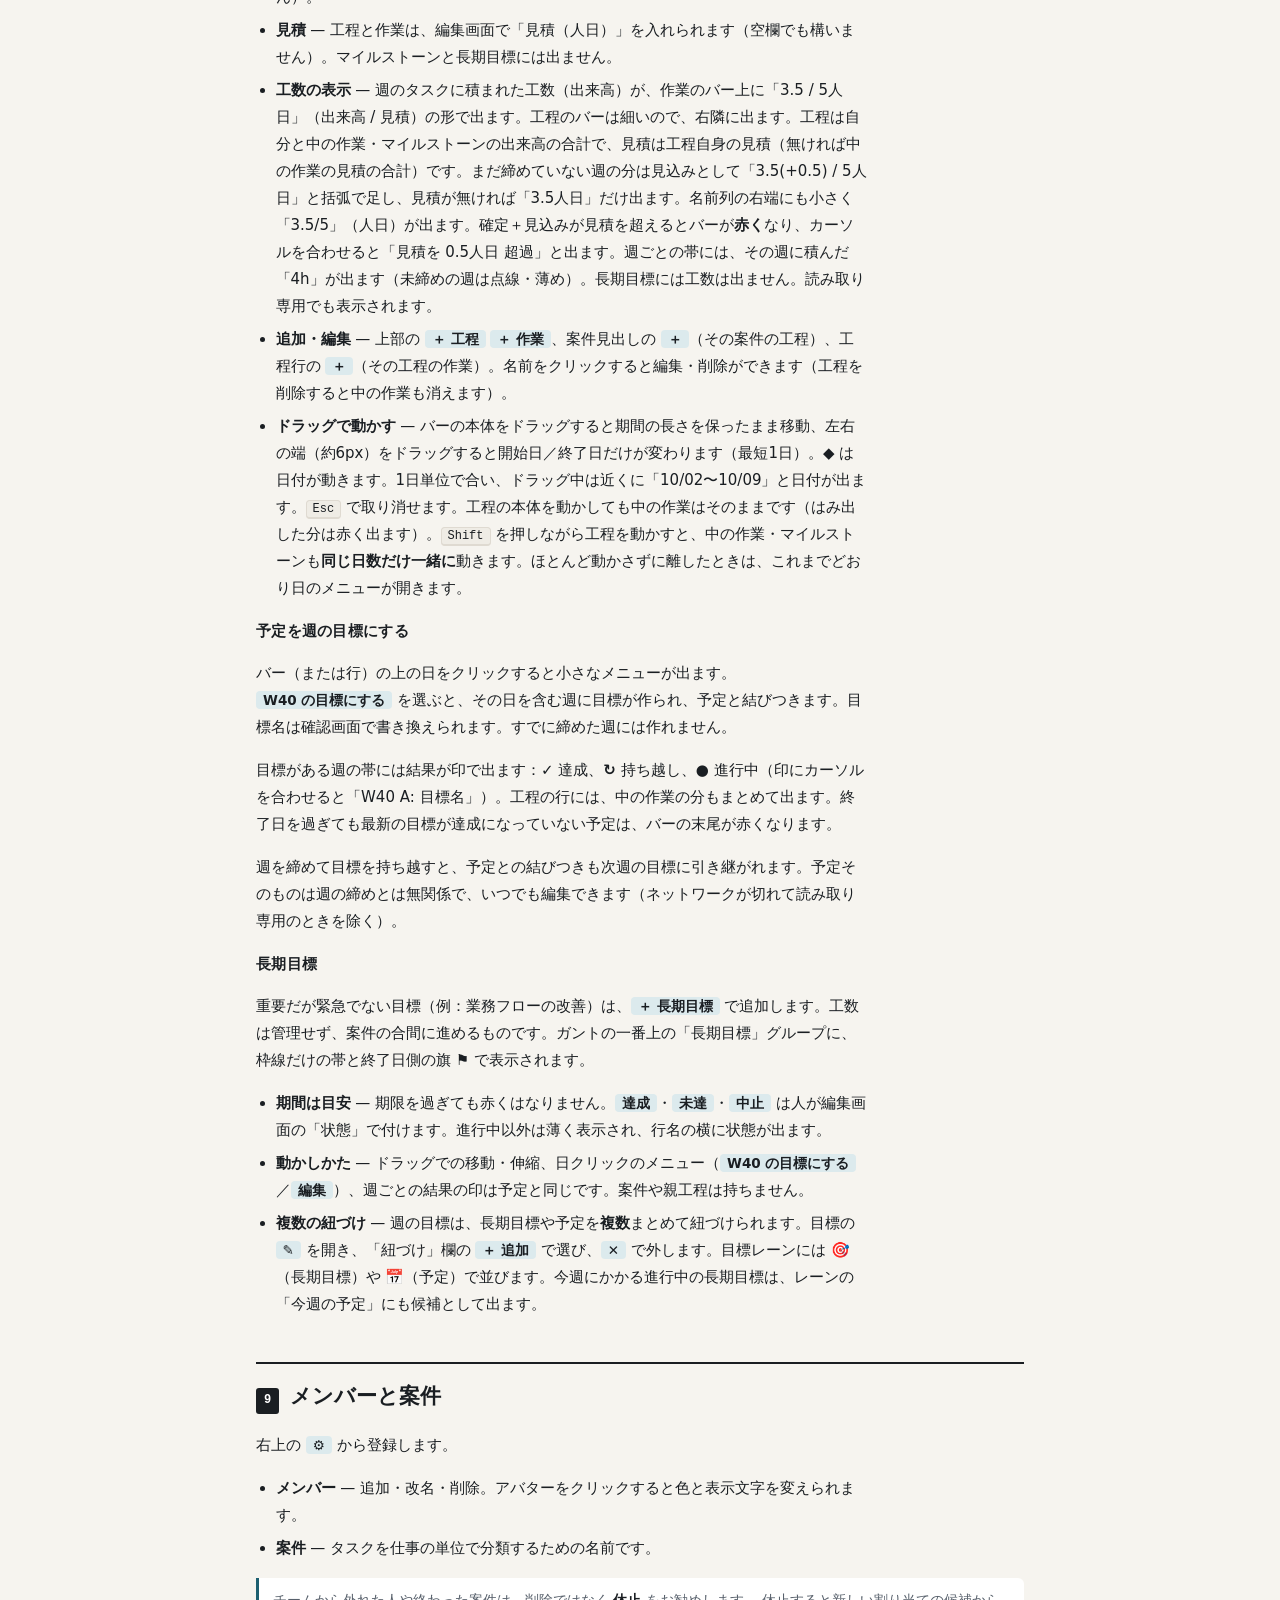
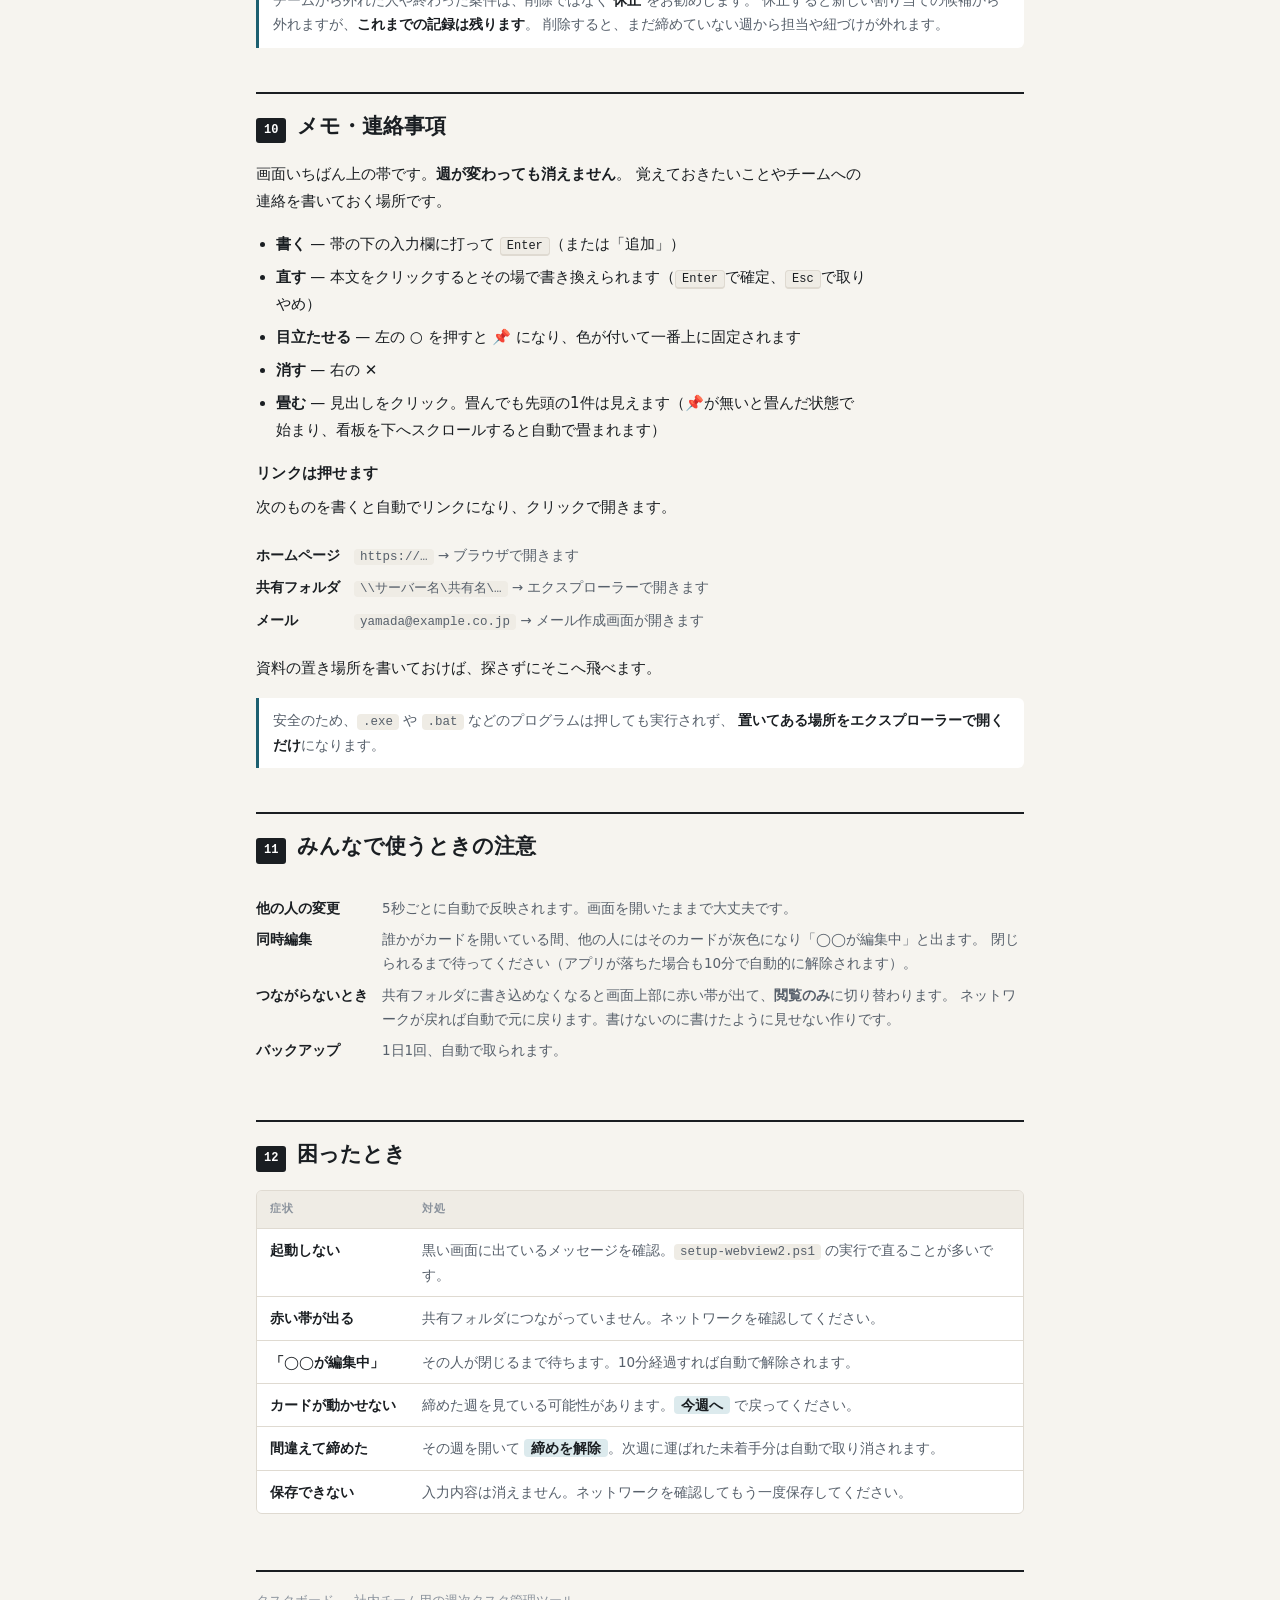
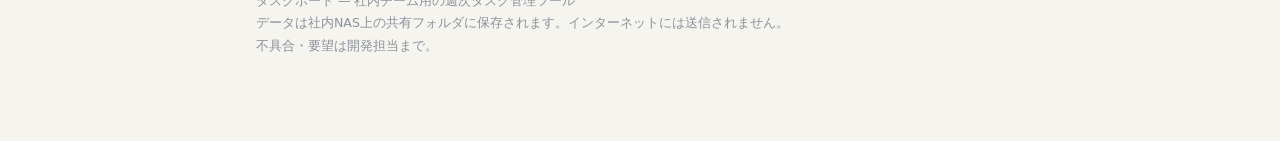
==== commit 7ed46e06: "タスク編集のイベント欄を、予定が複数のときだけ出す表示に戻す This reverts commit 7a5a93c.  Co-Authored-By: Claude Opus 5.5 <norepl" ====
--- a/マニュアル.html
+++ b/マニュアル.html
@@ -218,7 +218,7 @@
       <p>タスクには <b>工数（時間）</b>、予定（工程・作業）には <b>見積（人日）</b> を入れられます。マイルストーンと長期目標には見積はありません（<b>長期目標は工数を管理しません</b>）。</p>
       <ul>
         <li><b>進捗率は子タスクから自動</b> — 完了にすれば子タスクに関係なく 100%、それ以外は子タスクがあれば「済み数 ÷ 全体数」、なければ 0% です。編集画面に「進捗 40%（子タスク 2/5）」と出ます。<b>手入力はしません</b>。</li>
-        <li><b>どのイベントの分か</b> — タスクは、選んだ目標が紐づける予定（工程・作業・マイルストーン）の分として数えます。紐づけ先が1件なら自動です。編集画面の「イベント」欄は常に表示され、2件以上あるときだけ選べます（0件・1件のときはグレーで、自動で決まります）。目標なし・継続目標のタスクと、選ばれていないタスクは「イベント外」になります。</li>
+        <li><b>どのイベントの分か</b> — タスクは、選んだ目標が紐づける予定（工程・作業・マイルストーン）の分として数えます。紐づけ先が1件なら自動です。2件以上あるときだけ、編集画面に「イベント」欄が出るので選んでください。目標なし・継続目標のタスクと、選ばれていないタスクは「イベント外」になります。</li>
         <li><b>持ち越すと工数は残りになる</b> — 持ち越したタスクの工数は「工数 ×（1 − 締め時の進捗率）」になります（例: 10h で子タスク 2/5 済みなら次週は 6h）。次週は未チェックの子タスクだけが運ばれ、0% から始まります。</li>
         <li><b>締めでの集計</b> — 判定画面の末尾に、その週の出来高（進捗率 × 工数）がイベントごとに「3.5h（0.4人日）」の形で出て、最後に「イベント外」が出ます。選ばれていないタスクがあれば件数も出ます。工数の入ったタスクが無い週は出ません。</li>
         <li><b>目標のバーも工数で重み付け</b> — 目標レーンのバーは、紐づくタスクに工数が入っていれば「進捗率 × 工数」の合計 ÷ 工数の合計で伸びます（例: 「3/5 完了 ・ 12 / 20h」）。工数が未入力のタスクはバーに含めず、カーソルを合わせると件数が出ます。工数が1件も無い目標は、従来どおり完了数 ÷ 件数です。</li>
